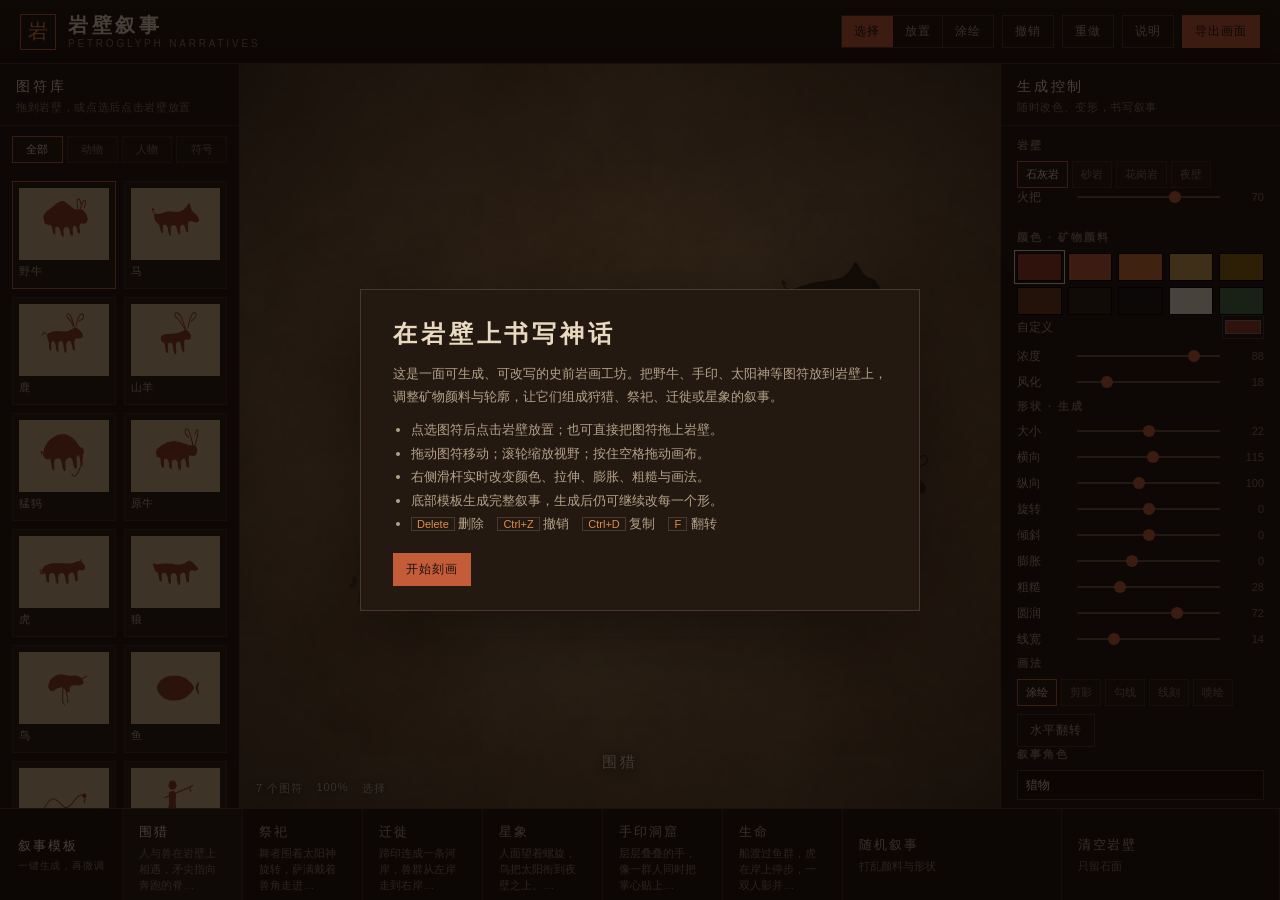
==== index.html @ 1c8aaf3b "Add interactive prehistoric rock-art narrative studio Build a static canvas workshop where ochre gly" ====
<!DOCTYPE html>
<html lang="zh-CN">
  <head>
    <meta charset="UTF-8" />
    <meta name="viewport" content="width=device-width, initial-scale=1.0" />
    <title>岩壁叙事 Petroglyph Narratives</title>
    <link rel="icon" href="data:image/svg+xml,<svg xmlns='http://www.w3.org/2000/svg' viewBox='0 0 100 100'><rect fill='%23120d09' width='100' height='100'/><text y='72' x='18' font-size='64' fill='%23c45c3a'>岩</text></svg>" />
    <link rel="stylesheet" href="css/app.css" />
  </head>
  <body>
    <div id="app">
      <header class="app-header">
        <div class="brand">
          <div class="brand-mark">岩</div>
          <div>
            <h1>岩壁叙事</h1>
            <p>Petroglyph Narratives</p>
          </div>
        </div>
        <div class="header-actions">
          <div class="tool-toggle" role="tablist" aria-label="工具">
            <button type="button" id="tool-select" class="active">选择</button>
            <button type="button" id="tool-stamp">放置</button>
            <button type="button" id="tool-paint">涂绘</button>
          </div>
          <button type="button" class="btn" id="btn-undo">撤销</button>
          <button type="button" class="btn" id="btn-redo">重做</button>
          <button type="button" class="btn" id="btn-help">说明</button>
          <button type="button" class="btn primary" id="btn-export">导出画面</button>
        </div>
      </header>

      <main class="workspace">
        <aside class="library">
          <div class="panel-head">
            <h2>图符库</h2>
            <span>拖到岩壁，或点选后点击岩壁放置</span>
          </div>
          <div class="cats" id="cats"></div>
          <div class="motif-grid" id="motif-grid"></div>
        </aside>

        <section class="stage" id="stage">
          <canvas id="wall"></canvas>
          <div class="torch" id="torch"></div>
          <div class="vignette"></div>
          <div class="caption" id="caption"></div>
          <div class="stage-hud">
            <span id="hud-count">0 个图符</span>
            <span id="hud-zoom">100%</span>
            <span id="hud-tool">选择</span>
          </div>
        </section>

        <aside class="inspector">
          <div class="panel-head">
            <h2>生成控制</h2>
            <span>随时改色、变形，书写叙事</span>
          </div>
          <div class="inspector-body">
            <div class="group">
              <h3>岩壁</h3>
              <div class="seg" id="wall-seg"></div>
              <div class="row">
                <label>火把</label>
                <input type="range" id="torch-level" min="0" max="100" value="70" />
                <output id="torch-level-out">70</output>
              </div>
            </div>

            <div class="group" id="empty-hint">
              <p class="hint">
                从左侧选取史前岩画图符，点到岩壁上组成画面。选中图符后，可在此调整颜色、形状与叙事角色。
              </p>
            </div>

            <div class="group" id="fig-controls" hidden>
              <h3>颜色 · 矿物颜料</h3>
              <div class="swatches" id="swatches"></div>
              <div class="row">
                <label>自定义</label>
                <input type="color" id="color" value="#9C3B2A" />
              </div>
              <div class="row">
                <label>浓度</label>
                <input type="range" id="opacity" min="20" max="100" value="88" />
                <output>88</output>
              </div>
              <div class="row">
                <label>风化</label>
                <input type="range" id="weathering" min="0" max="100" value="18" />
                <output>18</output>
              </div>

              <h3>形状 · 生成</h3>
              <div class="row">
                <label>大小</label>
                <input type="range" id="size" min="4" max="40" value="14" />
                <output>14</output>
              </div>
              <div class="row">
                <label>横向</label>
                <input type="range" id="stretchX" min="40" max="180" value="100" />
                <output>100</output>
              </div>
              <div class="row">
                <label>纵向</label>
                <input type="range" id="stretchY" min="40" max="180" value="100" />
                <output>100</output>
              </div>
              <div class="row">
                <label>旋转</label>
                <input type="range" id="rotation" min="-180" max="180" value="0" />
                <output>0</output>
              </div>
              <div class="row">
                <label>倾斜</label>
                <input type="range" id="lean" min="-40" max="40" value="0" />
                <output>0</output>
              </div>
              <div class="row">
                <label>膨胀</label>
                <input type="range" id="inflate" min="-30" max="50" value="0" />
                <output>0</output>
              </div>
              <div class="row">
                <label>粗糙</label>
                <input type="range" id="roughness" min="0" max="100" value="28" />
                <output>28</output>
              </div>
              <div class="row">
                <label>圆润</label>
                <input type="range" id="smoothness" min="0" max="100" value="72" />
                <output>72</output>
              </div>
              <div class="row">
                <label>线宽</label>
                <input type="range" id="weight" min="6" max="40" value="14" />
                <output>14</output>
              </div>

              <h3>画法</h3>
              <div class="seg" id="style-seg"></div>
              <div class="actions" style="margin-top: 8px">
                <button type="button" class="btn" id="btn-flip">水平翻转</button>
              </div>

              <h3>叙事角色</h3>
              <input type="text" id="role" maxlength="20" placeholder="例如：猎物、萨满、观星人" />

              <div class="actions" style="margin-top: 10px">
                <button type="button" class="btn" id="btn-front">上移一层</button>
                <button type="button" class="btn" id="btn-back">下移一层</button>
                <button type="button" class="btn" id="btn-dup">复制</button>
                <button type="button" class="btn" id="btn-del">删除</button>
              </div>
            </div>

            <div class="group">
              <h3>画面标题</h3>
              <input type="text" id="title" maxlength="24" placeholder="为这面岩壁命名" />
            </div>
          </div>
        </aside>
      </main>

      <footer class="narratives">
        <div class="narr-label">
          叙事模板
          <small>一键生成，再微调</small>
        </div>
        <div id="narr-btns" style="display: flex; flex: 1"></div>
        <button type="button" class="narr-btn" id="btn-random">
          <b>随机叙事</b>
          <span>打乱颜料与形状</span>
        </button>
        <button type="button" class="narr-btn" id="btn-clear">
          <b>清空岩壁</b>
          <span>只留石面</span>
        </button>
      </footer>
    </div>

    <div class="overlay" id="help" hidden>
      <div class="sheet">
        <h2>在岩壁上书写神话</h2>
        <p>
          这是一面可生成、可改写的史前岩画工坊。把野牛、手印、太阳神等图符放到岩壁上，调整矿物颜料与轮廓，让它们组成狩猎、祭祀、迁徙或星象的叙事。
        </p>
        <ul>
          <li>点选图符后点击岩壁放置；也可直接把图符拖上岩壁。</li>
          <li>拖动图符移动；滚轮缩放视野；按住空格拖动画布。</li>
          <li>右侧滑杆实时改变颜色、拉伸、膨胀、粗糙与画法。</li>
          <li>底部模板生成完整叙事，生成后仍可继续改每一个形。</li>
          <li><kbd>Delete</kbd> 删除　<kbd>Ctrl+Z</kbd> 撤销　<kbd>Ctrl+D</kbd> 复制　<kbd>F</kbd> 翻转</li>
        </ul>
        <button type="button" class="btn primary" id="btn-help-close">开始刻画</button>
      </div>
    </div>

    <script type="module" src="js/app.js"></script>
  </body>
</html>
---- css/app.css ----
:root {
  --bg: #120d09;
  --panel: #1d1510;
  --panel-2: #261b14;
  --line: #4a382c;
  --line-soft: #3a2c22;
  --ochre: #c45c3a;
  --ochre-2: #e08a4a;
  --bone: #ead9c1;
  --bone-dim: #b6a28a;
  --soot: #8a7460;
  --ink: #2a2218;
  --shadow: rgba(8, 4, 2, 0.55);
  --font-serif: "Noto Serif SC", "Songti SC", "STSong", "Times New Roman", serif;
  --font-ui: "WenQuanYi Micro Hei", "Noto Sans CJK SC", "Droid Sans Fallback", "PingFang SC", sans-serif;
}

* {
  box-sizing: border-box;
  margin: 0;
  padding: 0;
}

html,
body {
  height: 100%;
  background: var(--bg);
  color: var(--bone);
  font-family: var(--font-ui);
  overflow: hidden;
}

button,
input,
select {
  font-family: inherit;
  color: inherit;
}

#app {
  height: 100%;
  display: grid;
  grid-template-rows: 64px 1fr 92px;
  background:
    radial-gradient(1200px 600px at 50% -10%, rgba(196, 92, 58, 0.12), transparent 55%),
    var(--bg);
}

header.app-header {
  display: flex;
  align-items: center;
  justify-content: space-between;
  padding: 0 20px;
  border-bottom: 1px solid var(--line);
  background: linear-gradient(180deg, #241910, #1a120e);
}

.brand {
  display: flex;
  align-items: center;
  gap: 12px;
}

.brand-mark {
  width: 36px;
  height: 36px;
  display: grid;
  place-items: center;
  border: 1px solid var(--ochre);
  color: var(--ochre-2);
  font-family: var(--font-serif);
  font-size: 20px;
  letter-spacing: 0.05em;
}

.brand h1 {
  font-family: var(--font-serif);
  font-size: 20px;
  font-weight: 600;
  letter-spacing: 0.18em;
  line-height: 1.1;
}

.brand p {
  font-size: 10px;
  letter-spacing: 0.28em;
  text-transform: uppercase;
  color: var(--soot);
  margin-top: 2px;
}

.header-actions {
  display: flex;
  align-items: center;
  gap: 8px;
}

.tool-toggle {
  display: flex;
  border: 1px solid var(--line);
  overflow: hidden;
}

.tool-toggle button,
.btn {
  background: transparent;
  border: 1px solid var(--line);
  color: var(--bone-dim);
  padding: 7px 12px;
  font-size: 12px;
  letter-spacing: 0.08em;
  cursor: pointer;
  transition: background 0.15s, color 0.15s, border-color 0.15s;
}

.tool-toggle button {
  border: 0;
  border-right: 1px solid var(--line);
}

.tool-toggle button:last-child {
  border-right: 0;
}

.tool-toggle button.active,
.btn.primary {
  background: var(--ochre);
  color: #1a100c;
  border-color: var(--ochre);
}

.btn:hover,
.tool-toggle button:hover {
  color: var(--bone);
  border-color: var(--ochre-2);
}

.btn.ghost {
  border-color: transparent;
  color: var(--soot);
}

main.workspace {
  display: grid;
  grid-template-columns: 240px 1fr 280px;
  min-height: 0;
}

aside {
  background: var(--panel);
  border-color: var(--line);
  min-height: 0;
  display: flex;
  flex-direction: column;
}

.library {
  border-right: 1px solid var(--line);
}

.inspector {
  border-left: 1px solid var(--line);
}

.panel-head {
  padding: 14px 16px 10px;
  border-bottom: 1px solid var(--line-soft);
}

.panel-head h2 {
  font-family: var(--font-serif);
  font-size: 14px;
  letter-spacing: 0.2em;
  font-weight: 500;
}

.panel-head span {
  display: block;
  margin-top: 4px;
  font-size: 11px;
  color: var(--soot);
  letter-spacing: 0.06em;
}

.cats {
  display: flex;
  gap: 4px;
  padding: 10px 12px;
}

.cats button {
  flex: 1;
  background: var(--panel-2);
  border: 1px solid var(--line-soft);
  color: var(--soot);
  font-size: 11px;
  padding: 5px 0;
  cursor: pointer;
}

.cats button.active {
  color: var(--bone);
  border-color: var(--ochre);
}

.motif-grid {
  display: grid;
  grid-template-columns: 1fr 1fr;
  gap: 8px;
  padding: 8px 12px 16px;
  overflow: auto;
}

.motif-card {
  background: #2a1f16;
  border: 1px solid var(--line-soft);
  cursor: grab;
  padding: 6px;
  display: flex;
  flex-direction: column;
  gap: 4px;
  min-height: 108px;
}

.motif-card:hover,
.motif-card.active {
  border-color: var(--ochre);
}

.motif-card canvas {
  width: 100%;
  height: 72px;
  display: block;
  background: #cbb08a;
}

.motif-card b {
  font-size: 11px;
  font-weight: 500;
  letter-spacing: 0.08em;
  text-align: center;
  color: var(--bone-dim);
}

.stage {
  position: relative;
  min-width: 0;
  background: #0c0907;
  overflow: hidden;
}

#wall {
  display: block;
  width: 100%;
  height: 100%;
  cursor: crosshair;
}

#wall.moving {
  cursor: grabbing;
}

.torch,
.vignette {
  position: absolute;
  inset: 0;
  pointer-events: none;
}

.vignette {
  background:
    radial-gradient(ellipse at center, transparent 42%, rgba(8, 4, 2, 0.55) 100%);
}

.torch {
  background: radial-gradient(circle at var(--tx, 50%) var(--ty, 40%), rgba(255, 176, 90, 0.16), transparent 36%);
  mix-blend-mode: overlay;
  opacity: 0.9;
}

.stage-hud {
  position: absolute;
  left: 16px;
  bottom: 12px;
  display: flex;
  gap: 14px;
  font-size: 11px;
  color: var(--bone-dim);
  letter-spacing: 0.08em;
  text-shadow: 0 1px 8px #000;
  pointer-events: none;
}

.caption {
  position: absolute;
  left: 50%;
  bottom: 36px;
  transform: translateX(-50%);
  font-family: var(--font-serif);
  font-size: 15px;
  letter-spacing: 0.18em;
  color: rgba(234, 217, 193, 0.88);
  text-shadow: 0 2px 14px #000;
  pointer-events: none;
  white-space: nowrap;
}

.inspector-body {
  overflow: auto;
  padding: 12px 16px 20px;
  display: flex;
  flex-direction: column;
  gap: 16px;
}

.group h3 {
  font-size: 11px;
  letter-spacing: 0.18em;
  color: var(--soot);
  margin-bottom: 8px;
}

.swatches {
  display: grid;
  grid-template-columns: repeat(5, 1fr);
  gap: 6px;
}

.swatch {
  height: 28px;
  border: 1px solid #000;
  cursor: pointer;
  position: relative;
}

.swatch.active {
  outline: 1px solid var(--bone);
  outline-offset: 2px;
}

.row {
  display: flex;
  align-items: center;
  justify-content: space-between;
  gap: 8px;
  margin-bottom: 8px;
}

.row label {
  font-size: 12px;
  color: var(--bone-dim);
  min-width: 52px;
}

.row output {
  font-size: 11px;
  color: var(--soot);
  width: 36px;
  text-align: right;
}

.row input[type="range"] {
  flex: 1;
  -webkit-appearance: none;
  appearance: none;
  background: transparent;
  height: 18px;
}

.row input[type="range"]::-webkit-slider-runnable-track {
  height: 2px;
  background: #6a5340;
}

.row input[type="range"]::-webkit-slider-thumb {
  -webkit-appearance: none;
  width: 12px;
  height: 12px;
  border-radius: 50%;
  background: var(--ochre);
  margin-top: -5px;
  cursor: pointer;
}

.row input[type="color"] {
  width: 42px;
  height: 24px;
  border: 1px solid var(--line);
  background: transparent;
  padding: 0;
  cursor: pointer;
}

.seg {
  display: flex;
  flex-wrap: wrap;
  gap: 4px;
}

.seg button {
  background: var(--panel-2);
  border: 1px solid var(--line-soft);
  color: var(--soot);
  font-size: 11px;
  padding: 5px 8px;
  cursor: pointer;
}

.seg button.active {
  color: var(--bone);
  border-color: var(--ochre);
}

input[type="text"] {
  width: 100%;
  background: #140f0c;
  border: 1px solid var(--line);
  padding: 7px 8px;
  font-size: 12px;
}

.hint {
  font-size: 12px;
  line-height: 1.7;
  color: var(--soot);
}

.actions {
  display: flex;
  flex-wrap: wrap;
  gap: 6px;
}

footer.narratives {
  border-top: 1px solid var(--line);
  background: #1a120e;
  display: flex;
  align-items: stretch;
  gap: 0;
  overflow: auto;
}

.narr-label {
  display: flex;
  flex-direction: column;
  justify-content: center;
  padding: 0 18px;
  min-width: 108px;
  border-right: 1px solid var(--line-soft);
  font-family: var(--font-serif);
  letter-spacing: 0.16em;
  font-size: 13px;
}

.narr-label small {
  display: block;
  margin-top: 4px;
  font-family: var(--font-ui);
  font-size: 10px;
  letter-spacing: 0.08em;
  color: var(--soot);
}

.narr-btn {
  flex: 1;
  min-width: 120px;
  background: transparent;
  border: 0;
  border-right: 1px solid var(--line-soft);
  color: var(--bone-dim);
  cursor: pointer;
  text-align: left;
  padding: 14px 16px;
}

.narr-btn:hover,
.narr-btn.active {
  background: #271c15;
  color: var(--bone);
}

.narr-btn b {
  display: block;
  font-family: var(--font-serif);
  font-weight: 500;
  letter-spacing: 0.14em;
  margin-bottom: 4px;
}

.narr-btn span {
  font-size: 11px;
  color: var(--soot);
}

.overlay {
  position: fixed;
  inset: 0;
  background: rgba(8, 4, 2, 0.72);
  display: grid;
  place-items: center;
  z-index: 20;
}

.overlay[hidden] {
  display: none;
}

.sheet {
  width: min(560px, 92vw);
  background: #231910;
  border: 1px solid var(--line);
  padding: 28px 32px 24px;
  box-shadow: 0 24px 80px var(--shadow);
}

.sheet h2 {
  font-family: var(--font-serif);
  letter-spacing: 0.16em;
  margin-bottom: 12px;
}

.sheet p,
.sheet li {
  font-size: 13px;
  line-height: 1.8;
  color: var(--bone-dim);
}

.sheet ul {
  padding-left: 18px;
  margin: 10px 0 18px;
}

kbd {
  font-family: var(--font-ui);
  font-size: 11px;
  border: 1px solid var(--line);
  padding: 0 5px;
  color: var(--ochre-2);
}

@media (max-width: 980px) {
  #app {
    grid-template-rows: 56px 1fr 1fr auto;
    overflow: auto;
  }

  main.workspace {
    grid-template-columns: 1fr;
    grid-template-rows: 280px 42vh auto;
  }

  .library,
  .inspector {
    border: 0;
    border-top: 1px solid var(--line);
  }
}
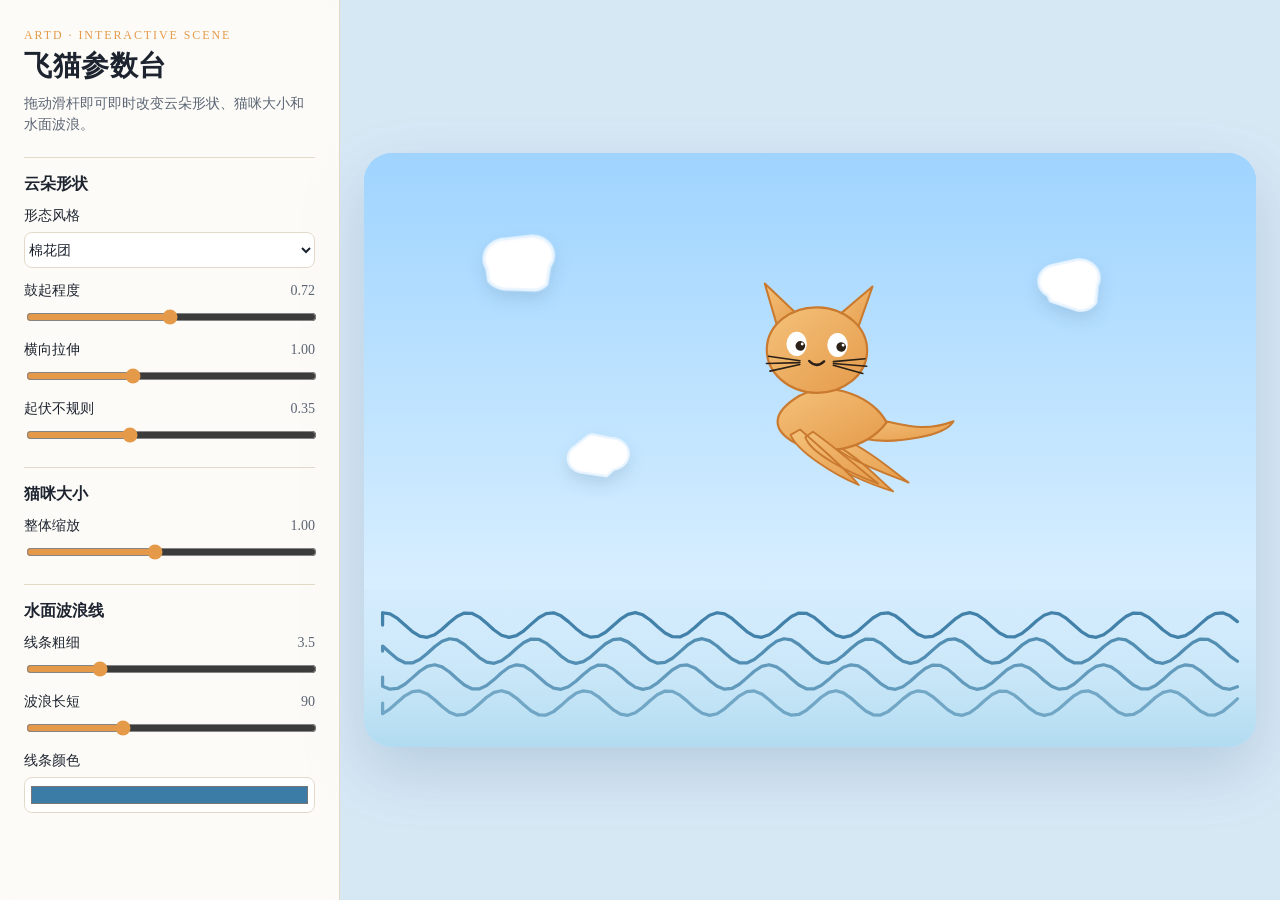
==== commit 29bdaa9f: "Add interactive flying-cat illustration page. The scene draws a wind-blown cat, three clouds, and wa" ====
--- a/index.html
+++ b/index.html
@@ -1,203 +1,131 @@
 <!DOCTYPE html>
 <html lang="zh-CN">
-  <head>
-    <meta charset="UTF-8" />
-    <meta name="viewport" content="width=device-width, initial-scale=1.0" />
-    <title>岩壁叙事 Petroglyph Narratives</title>
-    <link rel="icon" href="data:image/svg+xml,<svg xmlns='http://www.w3.org/2000/svg' viewBox='0 0 100 100'><rect fill='%23120d09' width='100' height='100'/><text y='72' x='18' font-size='64' fill='%23c45c3a'>岩</text></svg>" />
-    <link rel="stylesheet" href="css/app.css" />
-  </head>
-  <body>
-    <div id="app">
-      <header class="app-header">
-        <div class="brand">
-          <div class="brand-mark">岩</div>
-          <div>
-            <h1>岩壁叙事</h1>
-            <p>Petroglyph Narratives</p>
-          </div>
-        </div>
-        <div class="header-actions">
-          <div class="tool-toggle" role="tablist" aria-label="工具">
-            <button type="button" id="tool-select" class="active">选择</button>
-            <button type="button" id="tool-stamp">放置</button>
-            <button type="button" id="tool-paint">涂绘</button>
-          </div>
-          <button type="button" class="btn" id="btn-undo">撤销</button>
-          <button type="button" class="btn" id="btn-redo">重做</button>
-          <button type="button" class="btn" id="btn-help">说明</button>
-          <button type="button" class="btn primary" id="btn-export">导出画面</button>
-        </div>
+<head>
+  <meta charset="UTF-8" />
+  <meta name="viewport" content="width=device-width, initial-scale=1.0" />
+  <title>飞猫 · 可交互插画</title>
+  <link rel="stylesheet" href="styles.css" />
+</head>
+<body>
+  <div class="app">
+    <aside class="panel" aria-label="画面参数">
+      <header class="panel-header">
+        <p class="eyebrow">ARTD · Interactive Scene</p>
+        <h1>飞猫参数台</h1>
+        <p class="lede">拖动滑杆即可即时改变云朵形状、猫咪大小和水面波浪。</p>
       </header>
 
-      <main class="workspace">
-        <aside class="library">
-          <div class="panel-head">
-            <h2>图符库</h2>
-            <span>拖到岩壁，或点选后点击岩壁放置</span>
-          </div>
-          <div class="cats" id="cats"></div>
-          <div class="motif-grid" id="motif-grid"></div>
-        </aside>
+      <section class="group">
+        <h2>云朵形状</h2>
+        <label class="control">
+          <span>形态风格</span>
+          <select id="cloudStyle">
+            <option value="puffy">棉花团</option>
+            <option value="long">拉长积云</option>
+            <option value="scallop">扇贝边</option>
+            <option value="wispy">轻薄卷云</option>
+          </select>
+        </label>
+        <label class="control">
+          <span>鼓起程度 <em id="cloudPuffVal">0.72</em></span>
+          <input type="range" id="cloudPuff" min="0.25" max="1.2" step="0.01" value="0.72" />
+        </label>
+        <label class="control">
+          <span>横向拉伸 <em id="cloudStretchVal">1.00</em></span>
+          <input type="range" id="cloudStretch" min="0.55" max="1.8" step="0.01" value="1" />
+        </label>
+        <label class="control">
+          <span>起伏不规则 <em id="cloudNoiseVal">0.35</em></span>
+          <input type="range" id="cloudNoise" min="0" max="1" step="0.01" value="0.35" />
+        </label>
+      </section>
 
-        <section class="stage" id="stage">
-          <canvas id="wall"></canvas>
-          <div class="torch" id="torch"></div>
-          <div class="vignette"></div>
-          <div class="caption" id="caption"></div>
-          <div class="stage-hud">
-            <span id="hud-count">0 个图符</span>
-            <span id="hud-zoom">100%</span>
-            <span id="hud-tool">选择</span>
-          </div>
-        </section>
+      <section class="group">
+        <h2>猫咪大小</h2>
+        <label class="control">
+          <span>整体缩放 <em id="catSizeVal">1.00</em></span>
+          <input type="range" id="catSize" min="0.45" max="1.7" step="0.01" value="1" />
+        </label>
+      </section>
 
-        <aside class="inspector">
-          <div class="panel-head">
-            <h2>生成控制</h2>
-            <span>随时改色、变形，书写叙事</span>
-          </div>
-          <div class="inspector-body">
-            <div class="group">
-              <h3>岩壁</h3>
-              <div class="seg" id="wall-seg"></div>
-              <div class="row">
-                <label>火把</label>
-                <input type="range" id="torch-level" min="0" max="100" value="70" />
-                <output id="torch-level-out">70</output>
-              </div>
-            </div>
+      <section class="group">
+        <h2>水面波浪线</h2>
+        <label class="control">
+          <span>线条粗细 <em id="waveWidthVal">3.5</em></span>
+          <input type="range" id="waveWidth" min="0.8" max="12" step="0.1" value="3.5" />
+        </label>
+        <label class="control">
+          <span>波浪长短 <em id="waveLengthVal">90</em></span>
+          <input type="range" id="waveLength" min="28" max="220" step="1" value="90" />
+        </label>
+        <label class="control">
+          <span>线条颜色</span>
+          <input type="color" id="waveColor" value="#3a7ca5" />
+        </label>
+      </section>
+    </aside>
 
-            <div class="group" id="empty-hint">
-              <p class="hint">
-                从左侧选取史前岩画图符，点到岩壁上组成画面。选中图符后，可在此调整颜色、形状与叙事角色。
-              </p>
-            </div>
+    <main class="stage">
+      <svg id="scene" viewBox="0 0 960 640" role="img" aria-label="天上飞着的猫、三朵云和水面波浪">
+        <defs>
+          <linearGradient id="sky" x1="0" y1="0" x2="0" y2="1">
+            <stop offset="0%" stop-color="#9fd4ff" />
+            <stop offset="55%" stop-color="#c9e8ff" />
+            <stop offset="100%" stop-color="#eef7ff" />
+          </linearGradient>
+          <linearGradient id="catFur" x1="0" y1="0" x2="1" y2="1">
+            <stop offset="0%" stop-color="#f4c27a" />
+            <stop offset="100%" stop-color="#e59a4a" />
+          </linearGradient>
+          <linearGradient id="waterFade" x1="0" y1="0" x2="0" y2="1">
+            <stop offset="0%" stop-color="#b9e0f5" stop-opacity="0.15" />
+            <stop offset="100%" stop-color="#7ec4e4" stop-opacity="0.55" />
+          </linearGradient>
+          <filter id="softShadow" x="-20%" y="-20%" width="140%" height="140%">
+            <feDropShadow dx="0" dy="8" stdDeviation="8" flood-color="#4a6a88" flood-opacity="0.18" />
+          </filter>
+        </defs>
 
-            <div class="group" id="fig-controls" hidden>
-              <h3>颜色 · 矿物颜料</h3>
-              <div class="swatches" id="swatches"></div>
-              <div class="row">
-                <label>自定义</label>
-                <input type="color" id="color" value="#9C3B2A" />
-              </div>
-              <div class="row">
-                <label>浓度</label>
-                <input type="range" id="opacity" min="20" max="100" value="88" />
-                <output>88</output>
-              </div>
-              <div class="row">
-                <label>风化</label>
-                <input type="range" id="weathering" min="0" max="100" value="18" />
-                <output>18</output>
-              </div>
+        <rect width="960" height="640" fill="url(#sky)" />
 
-              <h3>形状 · 生成</h3>
-              <div class="row">
-                <label>大小</label>
-                <input type="range" id="size" min="4" max="40" value="14" />
-                <output>14</output>
-              </div>
-              <div class="row">
-                <label>横向</label>
-                <input type="range" id="stretchX" min="40" max="180" value="100" />
-                <output>100</output>
-              </div>
-              <div class="row">
-                <label>纵向</label>
-                <input type="range" id="stretchY" min="40" max="180" value="100" />
-                <output>100</output>
-              </div>
-              <div class="row">
-                <label>旋转</label>
-                <input type="range" id="rotation" min="-180" max="180" value="0" />
-                <output>0</output>
-              </div>
-              <div class="row">
-                <label>倾斜</label>
-                <input type="range" id="lean" min="-40" max="40" value="0" />
-                <output>0</output>
-              </div>
-              <div class="row">
-                <label>膨胀</label>
-                <input type="range" id="inflate" min="-30" max="50" value="0" />
-                <output>0</output>
-              </div>
-              <div class="row">
-                <label>粗糙</label>
-                <input type="range" id="roughness" min="0" max="100" value="28" />
-                <output>28</output>
-              </div>
-              <div class="row">
-                <label>圆润</label>
-                <input type="range" id="smoothness" min="0" max="100" value="72" />
-                <output>72</output>
-              </div>
-              <div class="row">
-                <label>线宽</label>
-                <input type="range" id="weight" min="6" max="40" value="14" />
-                <output>14</output>
-              </div>
+        <g id="clouds" filter="url(#softShadow)"></g>
 
-              <h3>画法</h3>
-              <div class="seg" id="style-seg"></div>
-              <div class="actions" style="margin-top: 8px">
-                <button type="button" class="btn" id="btn-flip">水平翻转</button>
-              </div>
+        <g id="cat" transform="translate(480 268)">
+          <g id="catScale">
+            <g id="catSway">
+              <path id="tail" fill="url(#catFur)" stroke="#c97a2f" stroke-width="2.2" stroke-linejoin="round" />
+              <path id="hindLegs" fill="url(#catFur)" stroke="#c97a2f" stroke-width="2" stroke-linejoin="round" />
+              <path id="body" fill="url(#catFur)" stroke="#c97a2f" stroke-width="2.4" stroke-linejoin="round" />
+              <path id="foreLegs" fill="url(#catFur)" stroke="#c97a2f" stroke-width="2" stroke-linejoin="round" />
+              <g id="head">
+                <path d="M -42 -78 L -58 -128 L -18 -92 Z" fill="url(#catFur)" stroke="#c97a2f" stroke-width="2.2" stroke-linejoin="round" />
+                <path d="M 42 -78 L 58 -128 L 18 -92 Z" fill="url(#catFur)" stroke="#c97a2f" stroke-width="2.2" stroke-linejoin="round" />
+                <ellipse cx="0" cy="-58" rx="54" ry="46" fill="url(#catFur)" stroke="#c97a2f" stroke-width="2.4" />
+                <ellipse cx="-22" cy="-64" rx="11" ry="13" fill="#fff" />
+                <ellipse cx="22" cy="-64" rx="11" ry="13" fill="#fff" />
+                <circle cx="-18" cy="-62" r="5.2" fill="#2b2118" />
+                <circle cx="26" cy="-62" r="5.2" fill="#2b2118" />
+                <circle cx="-16" cy="-64" r="1.6" fill="#fff" />
+                <circle cx="28" cy="-64" r="1.6" fill="#fff" />
+                <path d="M -8 -46 Q 0 -38 8 -46" fill="none" stroke="#2b2118" stroke-width="2.6" stroke-linecap="round" />
+                <g stroke="#2b2118" stroke-width="1.7" stroke-linecap="round">
+                  <line x1="-52" y1="-50" x2="-18" y2="-46" />
+                  <line x1="-54" y1="-42" x2="-18" y2="-44" />
+                  <line x1="-50" y1="-34" x2="-18" y2="-42" />
+                  <line x1="18" y1="-46" x2="52" y2="-50" />
+                  <line x1="18" y1="-44" x2="54" y2="-42" />
+                  <line x1="18" y1="-42" x2="50" y2="-34" />
+                </g>
+              </g>
+            </g>
+          </g>
+        </g>
 
-              <h3>叙事角色</h3>
-              <input type="text" id="role" maxlength="20" placeholder="例如：猎物、萨满、观星人" />
-
-              <div class="actions" style="margin-top: 10px">
-                <button type="button" class="btn" id="btn-front">上移一层</button>
-                <button type="button" class="btn" id="btn-back">下移一层</button>
-                <button type="button" class="btn" id="btn-dup">复制</button>
-                <button type="button" class="btn" id="btn-del">删除</button>
-              </div>
-            </div>
-
-            <div class="group">
-              <h3>画面标题</h3>
-              <input type="text" id="title" maxlength="24" placeholder="为这面岩壁命名" />
-            </div>
-          </div>
-        </aside>
-      </main>
-
-      <footer class="narratives">
-        <div class="narr-label">
-          叙事模板
-          <small>一键生成，再微调</small>
-        </div>
-        <div id="narr-btns" style="display: flex; flex: 1"></div>
-        <button type="button" class="narr-btn" id="btn-random">
-          <b>随机叙事</b>
-          <span>打乱颜料与形状</span>
-        </button>
-        <button type="button" class="narr-btn" id="btn-clear">
-          <b>清空岩壁</b>
-          <span>只留石面</span>
-        </button>
-      </footer>
-    </div>
-
-    <div class="overlay" id="help" hidden>
-      <div class="sheet">
-        <h2>在岩壁上书写神话</h2>
-        <p>
-          这是一面可生成、可改写的史前岩画工坊。把野牛、手印、太阳神等图符放到岩壁上，调整矿物颜料与轮廓，让它们组成狩猎、祭祀、迁徙或星象的叙事。
-        </p>
-        <ul>
-          <li>点选图符后点击岩壁放置；也可直接把图符拖上岩壁。</li>
-          <li>拖动图符移动；滚轮缩放视野；按住空格拖动画布。</li>
-          <li>右侧滑杆实时改变颜色、拉伸、膨胀、粗糙与画法。</li>
-          <li>底部模板生成完整叙事，生成后仍可继续改每一个形。</li>
-          <li><kbd>Delete</kbd> 删除　<kbd>Ctrl+Z</kbd> 撤销　<kbd>Ctrl+D</kbd> 复制　<kbd>F</kbd> 翻转</li>
-        </ul>
-        <button type="button" class="btn primary" id="btn-help-close">开始刻画</button>
-      </div>
-    </div>
-
-    <script type="module" src="js/app.js"></script>
-  </body>
+        <rect x="0" y="470" width="960" height="170" fill="url(#waterFade)" />
+        <g id="waves" fill="none" stroke-linecap="round" stroke-linejoin="round"></g>
+      </svg>
+    </main>
+  </div>
+  <script src="app.js"></script>
+</body>
 </html>
--- a/styles.css
+++ b/styles.css
@@ -0,0 +1,132 @@
+:root {
+  --ink: #1d2430;
+  --muted: #5b6574;
+  --panel: rgba(255, 252, 247, 0.92);
+  --line: #e4d9c8;
+  --accent: #e59a4a;
+  font-family: "Iowan Old Style", "Palatino Linotype", Palatino, "Songti SC", serif;
+}
+
+* {
+  box-sizing: border-box;
+}
+
+html,
+body {
+  margin: 0;
+  min-height: 100%;
+  background: #d7e8f5;
+  color: var(--ink);
+}
+
+.app {
+  display: grid;
+  grid-template-columns: minmax(280px, 340px) 1fr;
+  min-height: 100vh;
+}
+
+.panel {
+  padding: 28px 24px 36px;
+  background: var(--panel);
+  border-right: 1px solid var(--line);
+  backdrop-filter: blur(12px);
+  overflow: auto;
+}
+
+.panel-header h1 {
+  margin: 4px 0 8px;
+  font-size: 28px;
+  letter-spacing: 0.02em;
+}
+
+.eyebrow {
+  margin: 0;
+  font-size: 12px;
+  letter-spacing: 0.16em;
+  text-transform: uppercase;
+  color: var(--accent);
+}
+
+.lede {
+  margin: 0 0 8px;
+  color: var(--muted);
+  line-height: 1.5;
+  font-size: 14px;
+}
+
+.group {
+  margin-top: 22px;
+  padding-top: 16px;
+  border-top: 1px solid var(--line);
+}
+
+.group h2 {
+  margin: 0 0 12px;
+  font-size: 16px;
+}
+
+.control {
+  display: flex;
+  flex-direction: column;
+  gap: 7px;
+  margin-bottom: 14px;
+  font-size: 14px;
+}
+
+.control span {
+  display: flex;
+  justify-content: space-between;
+  align-items: baseline;
+}
+
+.control em {
+  font-style: normal;
+  color: var(--muted);
+  font-variant-numeric: tabular-nums;
+}
+
+input[type="range"] {
+  width: 100%;
+  accent-color: var(--accent);
+}
+
+select,
+input[type="color"] {
+  height: 36px;
+  border: 1px solid var(--line);
+  border-radius: 8px;
+  background: #fff;
+  color: var(--ink);
+  font: inherit;
+}
+
+input[type="color"] {
+  width: 100%;
+  padding: 4px;
+  cursor: pointer;
+}
+
+.stage {
+  display: grid;
+  place-items: center;
+  padding: 24px;
+}
+
+#scene {
+  width: min(100%, 1100px);
+  height: auto;
+  border-radius: 28px;
+  box-shadow: 0 24px 60px rgba(70, 110, 150, 0.22);
+  background: #9fd4ff;
+}
+
+@media (max-width: 860px) {
+  .app {
+    grid-template-columns: 1fr;
+  }
+
+  .panel {
+    border-right: 0;
+    border-bottom: 1px solid var(--line);
+  }
+}
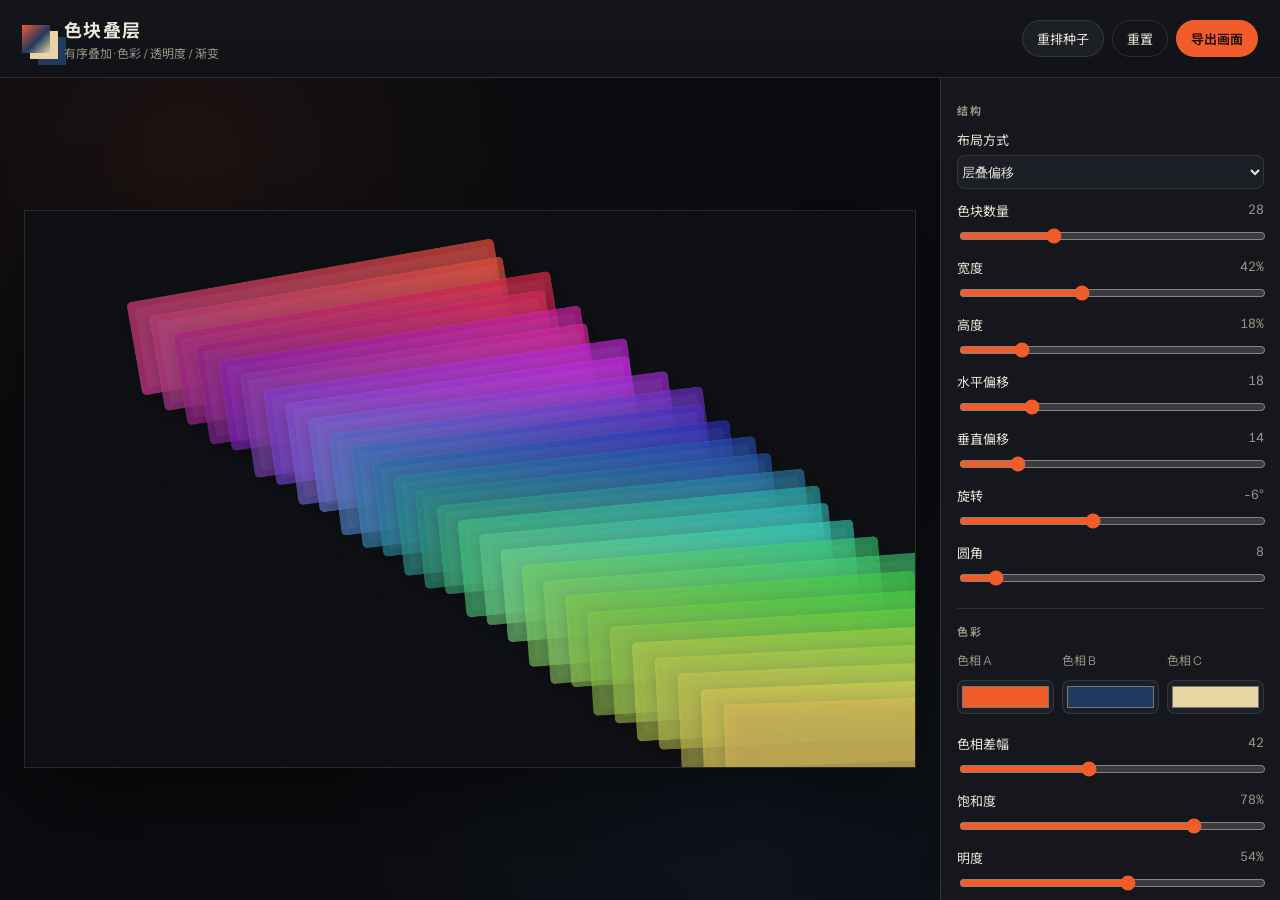
==== commit ad97aeb8: "Add overlapping color-block composition studio. Introduce a canvas interface with stacked rectangles" ====
--- a/index.html
+++ b/index.html
@@ -1,131 +1,180 @@
 <!DOCTYPE html>
 <html lang="zh-CN">
-<head>
-  <meta charset="UTF-8" />
-  <meta name="viewport" content="width=device-width, initial-scale=1.0" />
-  <title>飞猫 · 可交互插画</title>
-  <link rel="stylesheet" href="styles.css" />
-</head>
-<body>
-  <div class="app">
-    <aside class="panel" aria-label="画面参数">
-      <header class="panel-header">
-        <p class="eyebrow">ARTD · Interactive Scene</p>
-        <h1>飞猫参数台</h1>
-        <p class="lede">拖动滑杆即可即时改变云朵形状、猫咪大小和水面波浪。</p>
+  <head>
+    <meta charset="UTF-8" />
+    <meta name="viewport" content="width=device-width, initial-scale=1.0" />
+    <title>色块叠层 · Composition Studio</title>
+    <link rel="preconnect" href="https://fonts.googleapis.com" />
+    <link rel="preconnect" href="https://fonts.gstatic.com" crossorigin />
+    <link
+      href="https://fonts.googleapis.com/css2?family=Instrument+Sans:wght@400;500;600;700&family=Noto+Sans+SC:wght@400;500;600&display=swap"
+      rel="stylesheet"
+    />
+    <link rel="stylesheet" href="styles.css" />
+  </head>
+  <body>
+    <div class="app">
+      <header class="topbar">
+        <div class="brand">
+          <span class="brand-mark"></span>
+          <div>
+            <h1>色块叠层</h1>
+            <p>有序叠加 · 色彩 / 透明度 / 渐变</p>
+          </div>
+        </div>
+        <div class="top-actions">
+          <button id="shuffleBtn" type="button">重排种子</button>
+          <button id="resetBtn" type="button" class="ghost">重置</button>
+          <button id="exportBtn" type="button" class="accent">导出画面</button>
+        </div>
       </header>
 
-      <section class="group">
-        <h2>云朵形状</h2>
-        <label class="control">
-          <span>形态风格</span>
-          <select id="cloudStyle">
-            <option value="puffy">棉花团</option>
-            <option value="long">拉长积云</option>
-            <option value="scallop">扇贝边</option>
-            <option value="wispy">轻薄卷云</option>
-          </select>
-        </label>
-        <label class="control">
-          <span>鼓起程度 <em id="cloudPuffVal">0.72</em></span>
-          <input type="range" id="cloudPuff" min="0.25" max="1.2" step="0.01" value="0.72" />
-        </label>
-        <label class="control">
-          <span>横向拉伸 <em id="cloudStretchVal">1.00</em></span>
-          <input type="range" id="cloudStretch" min="0.55" max="1.8" step="0.01" value="1" />
-        </label>
-        <label class="control">
-          <span>起伏不规则 <em id="cloudNoiseVal">0.35</em></span>
-          <input type="range" id="cloudNoise" min="0" max="1" step="0.01" value="0.35" />
-        </label>
-      </section>
+      <main class="stage">
+        <section class="canvas-wrap">
+          <canvas id="field" width="1600" height="1000" aria-label="色块构图画布"></canvas>
+        </section>
 
-      <section class="group">
-        <h2>猫咪大小</h2>
-        <label class="control">
-          <span>整体缩放 <em id="catSizeVal">1.00</em></span>
-          <input type="range" id="catSize" min="0.45" max="1.7" step="0.01" value="1" />
-        </label>
-      </section>
+        <aside class="panel" aria-label="变量调节">
+          <div class="panel-scroll">
+            <section class="group">
+              <h2>结构</h2>
+              <label>
+                <span>布局方式</span>
+                <select id="layout">
+                  <option value="cascade">层叠偏移</option>
+                  <option value="grid">网格交错</option>
+                  <option value="fan">扇形展开</option>
+                  <option value="ribbon">条带织纹</option>
+                </select>
+              </label>
+              <label>
+                <span>色块数量 <em id="countVal">28</em></span>
+                <input id="count" type="range" min="6" max="80" value="28" />
+              </label>
+              <label>
+                <span>宽度 <em id="widthVal">42%</em></span>
+                <input id="width" type="range" min="12" max="88" value="42" />
+              </label>
+              <label>
+                <span>高度 <em id="heightVal">18%</em></span>
+                <input id="height" type="range" min="6" max="70" value="18" />
+              </label>
+              <label>
+                <span>水平偏移 <em id="offsetXVal">18</em></span>
+                <input id="offsetX" type="range" min="0" max="80" value="18" />
+              </label>
+              <label>
+                <span>垂直偏移 <em id="offsetYVal">14</em></span>
+                <input id="offsetY" type="range" min="0" max="80" value="14" />
+              </label>
+              <label>
+                <span>旋转 <em id="rotationVal">-6°</em></span>
+                <input id="rotation" type="range" min="-45" max="45" value="-6" />
+              </label>
+              <label>
+                <span>圆角 <em id="radiusVal">8</em></span>
+                <input id="radius" type="range" min="0" max="80" value="8" />
+              </label>
+            </section>
 
-      <section class="group">
-        <h2>水面波浪线</h2>
-        <label class="control">
-          <span>线条粗细 <em id="waveWidthVal">3.5</em></span>
-          <input type="range" id="waveWidth" min="0.8" max="12" step="0.1" value="3.5" />
-        </label>
-        <label class="control">
-          <span>波浪长短 <em id="waveLengthVal">90</em></span>
-          <input type="range" id="waveLength" min="28" max="220" step="1" value="90" />
-        </label>
-        <label class="control">
-          <span>线条颜色</span>
-          <input type="color" id="waveColor" value="#3a7ca5" />
-        </label>
-      </section>
-    </aside>
+            <section class="group">
+              <h2>色彩</h2>
+              <div class="swatches">
+                <label class="color">
+                  <span>色相 A</span>
+                  <input id="colorA" type="color" value="#f25c2a" />
+                </label>
+                <label class="color">
+                  <span>色相 B</span>
+                  <input id="colorB" type="color" value="#1f3a5f" />
+                </label>
+                <label class="color">
+                  <span>色相 C</span>
+                  <input id="colorC" type="color" value="#e8d5a3" />
+                </label>
+              </div>
+              <label>
+                <span>色相差幅 <em id="spreadVal">42</em></span>
+                <input id="spread" type="range" min="0" max="100" value="42" />
+              </label>
+              <label>
+                <span>饱和度 <em id="saturationVal">78%</em></span>
+                <input id="saturation" type="range" min="0" max="100" value="78" />
+              </label>
+              <label>
+                <span>明度 <em id="lightnessVal">54%</em></span>
+                <input id="lightness" type="range" min="12" max="88" value="54" />
+              </label>
+              <label>
+                <span>背景</span>
+                <input id="bg" type="color" value="#0e1014" />
+              </label>
+            </section>
 
-    <main class="stage">
-      <svg id="scene" viewBox="0 0 960 640" role="img" aria-label="天上飞着的猫、三朵云和水面波浪">
-        <defs>
-          <linearGradient id="sky" x1="0" y1="0" x2="0" y2="1">
-            <stop offset="0%" stop-color="#9fd4ff" />
-            <stop offset="55%" stop-color="#c9e8ff" />
-            <stop offset="100%" stop-color="#eef7ff" />
-          </linearGradient>
-          <linearGradient id="catFur" x1="0" y1="0" x2="1" y2="1">
-            <stop offset="0%" stop-color="#f4c27a" />
-            <stop offset="100%" stop-color="#e59a4a" />
-          </linearGradient>
-          <linearGradient id="waterFade" x1="0" y1="0" x2="0" y2="1">
-            <stop offset="0%" stop-color="#b9e0f5" stop-opacity="0.15" />
-            <stop offset="100%" stop-color="#7ec4e4" stop-opacity="0.55" />
-          </linearGradient>
-          <filter id="softShadow" x="-20%" y="-20%" width="140%" height="140%">
-            <feDropShadow dx="0" dy="8" stdDeviation="8" flood-color="#4a6a88" flood-opacity="0.18" />
-          </filter>
-        </defs>
+            <section class="group">
+              <h2>透明度</h2>
+              <label>
+                <span>整体不透明度 <em id="opacityVal">72%</em></span>
+                <input id="opacity" type="range" min="8" max="100" value="72" />
+              </label>
+              <label>
+                <span>层间衰减 <em id="fadeVal">28%</em></span>
+                <input id="fade" type="range" min="0" max="80" value="28" />
+              </label>
+              <label>
+                <span>混合模式</span>
+                <select id="blend">
+                  <option value="source-over">正常叠放</option>
+                  <option value="multiply">正片叠底</option>
+                  <option value="screen">滤色</option>
+                  <option value="overlay">叠加</option>
+                  <option value="soft-light">柔光</option>
+                </select>
+              </label>
+            </section>
 
-        <rect width="960" height="640" fill="url(#sky)" />
+            <section class="group">
+              <h2>渐变</h2>
+              <label>
+                <span>渐变强度 <em id="gradientVal">64%</em></span>
+                <input id="gradient" type="range" min="0" max="100" value="64" />
+              </label>
+              <label>
+                <span>渐变角度 <em id="angleVal">128°</em></span>
+                <input id="angle" type="range" min="0" max="360" value="128" />
+              </label>
+              <label>
+                <span>渐变类型</span>
+                <select id="gradientType">
+                  <option value="linear">线性</option>
+                  <option value="radial">径向</option>
+                </select>
+              </label>
+              <label>
+                <span>边缘羽化 <em id="featherVal">12</em></span>
+                <input id="feather" type="range" min="0" max="40" value="12" />
+              </label>
+            </section>
 
-        <g id="clouds" filter="url(#softShadow)"></g>
-
-        <g id="cat" transform="translate(480 268)">
-          <g id="catScale">
-            <g id="catSway">
-              <path id="tail" fill="url(#catFur)" stroke="#c97a2f" stroke-width="2.2" stroke-linejoin="round" />
-              <path id="hindLegs" fill="url(#catFur)" stroke="#c97a2f" stroke-width="2" stroke-linejoin="round" />
-              <path id="body" fill="url(#catFur)" stroke="#c97a2f" stroke-width="2.4" stroke-linejoin="round" />
-              <path id="foreLegs" fill="url(#catFur)" stroke="#c97a2f" stroke-width="2" stroke-linejoin="round" />
-              <g id="head">
-                <path d="M -42 -78 L -58 -128 L -18 -92 Z" fill="url(#catFur)" stroke="#c97a2f" stroke-width="2.2" stroke-linejoin="round" />
-                <path d="M 42 -78 L 58 -128 L 18 -92 Z" fill="url(#catFur)" stroke="#c97a2f" stroke-width="2.2" stroke-linejoin="round" />
-                <ellipse cx="0" cy="-58" rx="54" ry="46" fill="url(#catFur)" stroke="#c97a2f" stroke-width="2.4" />
-                <ellipse cx="-22" cy="-64" rx="11" ry="13" fill="#fff" />
-                <ellipse cx="22" cy="-64" rx="11" ry="13" fill="#fff" />
-                <circle cx="-18" cy="-62" r="5.2" fill="#2b2118" />
-                <circle cx="26" cy="-62" r="5.2" fill="#2b2118" />
-                <circle cx="-16" cy="-64" r="1.6" fill="#fff" />
-                <circle cx="28" cy="-64" r="1.6" fill="#fff" />
-                <path d="M -8 -46 Q 0 -38 8 -46" fill="none" stroke="#2b2118" stroke-width="2.6" stroke-linecap="round" />
-                <g stroke="#2b2118" stroke-width="1.7" stroke-linecap="round">
-                  <line x1="-52" y1="-50" x2="-18" y2="-46" />
-                  <line x1="-54" y1="-42" x2="-18" y2="-44" />
-                  <line x1="-50" y1="-34" x2="-18" y2="-42" />
-                  <line x1="18" y1="-46" x2="52" y2="-50" />
-                  <line x1="18" y1="-44" x2="54" y2="-42" />
-                  <line x1="18" y1="-42" x2="50" y2="-34" />
-                </g>
-              </g>
-            </g>
-          </g>
-        </g>
-
-        <rect x="0" y="470" width="960" height="170" fill="url(#waterFade)" />
-        <g id="waves" fill="none" stroke-linecap="round" stroke-linejoin="round"></g>
-      </svg>
-    </main>
-  </div>
-  <script src="app.js"></script>
-</body>
+            <section class="group">
+              <h2>光影</h2>
+              <label>
+                <span>投影深度 <em id="shadowVal">18</em></span>
+                <input id="shadow" type="range" min="0" max="60" value="18" />
+              </label>
+              <label>
+                <span>纸感纹理 <em id="grainVal">16%</em></span>
+                <input id="grain" type="range" min="0" max="60" value="16" />
+              </label>
+              <label>
+                <span>描边 <em id="strokeVal">0.4</em></span>
+                <input id="stroke" type="range" min="0" max="8" step="0.1" value="0.4" />
+              </label>
+            </section>
+          </div>
+        </aside>
+      </main>
+    </div>
+    <script src="app.js"></script>
+  </body>
 </html>
--- a/styles.css
+++ b/styles.css
@@ -1,10 +1,11 @@
 :root {
-  --ink: #1d2430;
-  --muted: #5b6574;
-  --panel: rgba(255, 252, 247, 0.92);
-  --line: #e4d9c8;
-  --accent: #e59a4a;
-  font-family: "Iowan Old Style", "Palatino Linotype", Palatino, "Songti SC", serif;
+  --ink: #ece7dc;
+  --muted: #9a9488;
+  --line: rgba(236, 231, 220, 0.12);
+  --panel: #15171c;
+  --panel-2: #1c1f26;
+  --accent: #f25c2a;
+  --bg: #0b0c0f;
 }
 
 * {
@@ -14,72 +15,144 @@
 html,
 body {
   margin: 0;
-  min-height: 100%;
-  background: #d7e8f5;
+  height: 100%;
+  background: var(--bg);
   color: var(--ink);
+  font-family: "Instrument Sans", "Noto Sans SC", sans-serif;
 }
 
 .app {
-  display: grid;
-  grid-template-columns: minmax(280px, 340px) 1fr;
-  min-height: 100vh;
+  height: 100%;
+  display: grid;
+  grid-template-rows: auto 1fr;
+}
+
+.topbar {
+  display: flex;
+  align-items: center;
+  justify-content: space-between;
+  padding: 16px 22px;
+  border-bottom: 1px solid var(--line);
+  background: linear-gradient(180deg, #14161b, #101217);
+}
+
+.brand {
+  display: flex;
+  gap: 14px;
+  align-items: center;
+}
+
+.brand-mark {
+  width: 28px;
+  height: 28px;
+  background: linear-gradient(135deg, #f25c2a 0%, #1f3a5f 55%, #e8d5a3 100%);
+  box-shadow: 8px 6px 0 #e8d5a3, 16px 12px 0 #1f3a5f;
+}
+
+.brand h1 {
+  margin: 0;
+  font-size: 18px;
+  letter-spacing: 0.08em;
+}
+
+.brand p {
+  margin: 2px 0 0;
+  color: var(--muted);
+  font-size: 12px;
+}
+
+.top-actions {
+  display: flex;
+  gap: 8px;
+}
+
+button {
+  appearance: none;
+  border: 1px solid var(--line);
+  background: var(--panel-2);
+  color: var(--ink);
+  padding: 8px 14px;
+  border-radius: 999px;
+  font: inherit;
+  font-size: 13px;
+  cursor: pointer;
+}
+
+button.ghost {
+  background: transparent;
+}
+
+button.accent {
+  background: var(--accent);
+  border-color: transparent;
+  color: #1a0b06;
+  font-weight: 600;
+}
+
+.stage {
+  display: grid;
+  grid-template-columns: 1fr 340px;
+  min-height: 0;
+}
+
+.canvas-wrap {
+  min-width: 0;
+  display: grid;
+  place-items: center;
+  padding: 24px;
+  background:
+    radial-gradient(circle at 20% 10%, rgba(242, 92, 42, 0.08), transparent 32%),
+    radial-gradient(circle at 80% 90%, rgba(31, 58, 95, 0.18), transparent 40%),
+    #0b0c0f;
+}
+
+canvas {
+  width: min(100%, 1100px);
+  height: auto;
+  max-height: calc(100vh - 130px);
+  background: #0e1014;
+  border: 1px solid var(--line);
+  box-shadow: 0 30px 80px rgba(0, 0, 0, 0.45);
 }
 
 .panel {
-  padding: 28px 24px 36px;
+  border-left: 1px solid var(--line);
   background: var(--panel);
-  border-right: 1px solid var(--line);
-  backdrop-filter: blur(12px);
+  min-height: 0;
+}
+
+.panel-scroll {
+  height: 100%;
   overflow: auto;
-}
-
-.panel-header h1 {
-  margin: 4px 0 8px;
-  font-size: 28px;
-  letter-spacing: 0.02em;
-}
-
-.eyebrow {
-  margin: 0;
-  font-size: 12px;
-  letter-spacing: 0.16em;
-  text-transform: uppercase;
-  color: var(--accent);
-}
-
-.lede {
-  margin: 0 0 8px;
-  color: var(--muted);
-  line-height: 1.5;
-  font-size: 14px;
+  padding: 10px 16px 28px;
 }
 
 .group {
-  margin-top: 22px;
-  padding-top: 16px;
-  border-top: 1px solid var(--line);
+  padding: 14px 0 8px;
+  border-bottom: 1px solid var(--line);
 }
 
 .group h2 {
   margin: 0 0 12px;
-  font-size: 16px;
-}
-
-.control {
-  display: flex;
-  flex-direction: column;
-  gap: 7px;
-  margin-bottom: 14px;
-  font-size: 14px;
-}
-
-.control span {
+  font-size: 11px;
+  letter-spacing: 0.22em;
+  text-transform: uppercase;
+  color: var(--muted);
+}
+
+label {
+  display: grid;
+  gap: 6px;
+  margin-bottom: 12px;
+  font-size: 13px;
+}
+
+label span {
   display: flex;
   justify-content: space-between;
-  align-items: baseline;
-}
-
-.control em {
+}
+
+label em {
   font-style: normal;
   color: var(--muted);
   font-variant-numeric: tabular-nums;
@@ -92,41 +165,36 @@
 
 select,
 input[type="color"] {
-  height: 36px;
+  width: 100%;
+  height: 34px;
   border: 1px solid var(--line);
+  background: var(--panel-2);
+  color: var(--ink);
   border-radius: 8px;
-  background: #fff;
-  color: var(--ink);
-  font: inherit;
-}
-
-input[type="color"] {
-  width: 100%;
-  padding: 4px;
-  cursor: pointer;
-}
-
-.stage {
-  display: grid;
-  place-items: center;
-  padding: 24px;
-}
-
-#scene {
-  width: min(100%, 1100px);
-  height: auto;
-  border-radius: 28px;
-  box-shadow: 0 24px 60px rgba(70, 110, 150, 0.22);
-  background: #9fd4ff;
-}
-
-@media (max-width: 860px) {
-  .app {
+}
+
+.swatches {
+  display: grid;
+  grid-template-columns: repeat(3, 1fr);
+  gap: 8px;
+  margin-bottom: 8px;
+}
+
+.swatches .color span {
+  display: block;
+  margin-bottom: 6px;
+  font-size: 12px;
+  color: var(--muted);
+}
+
+@media (max-width: 980px) {
+  .stage {
     grid-template-columns: 1fr;
+    grid-template-rows: minmax(320px, 48vh) 1fr;
   }
 
   .panel {
-    border-right: 0;
-    border-bottom: 1px solid var(--line);
+    border-left: 0;
+    border-top: 1px solid var(--line);
   }
 }
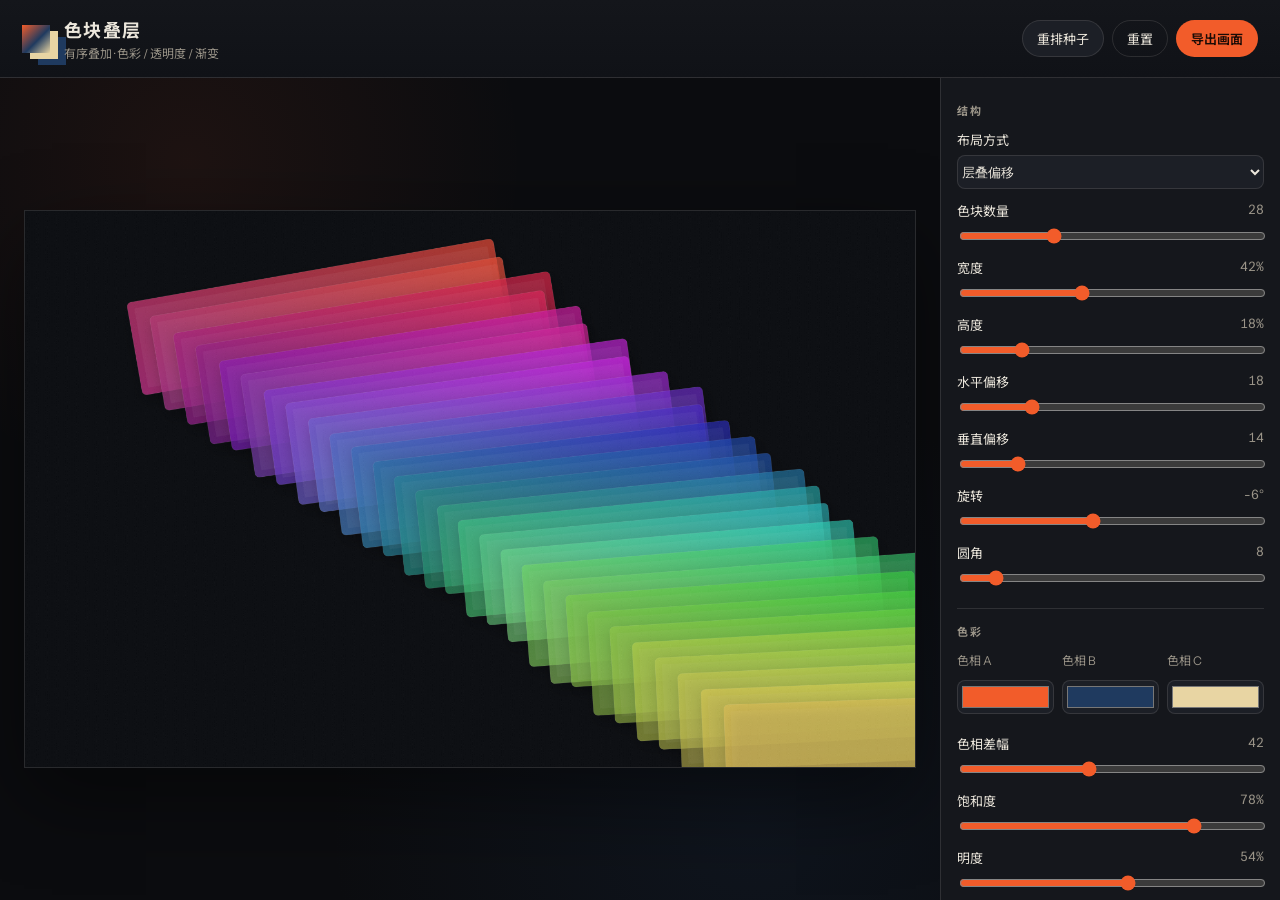
==== commit c6fb81ca: "Inline styles and script so the page opens from a single URL. Keep the composition studio in one HTM" ====
--- a/index.html
+++ b/index.html
@@ -10,7 +10,209 @@
       href="https://fonts.googleapis.com/css2?family=Instrument+Sans:wght@400;500;600;700&family=Noto+Sans+SC:wght@400;500;600&display=swap"
       rel="stylesheet"
     />
-    <link rel="stylesheet" href="styles.css" />
+    <style>
+:root {
+  --ink: #ece7dc;
+  --muted: #9a9488;
+  --line: rgba(236, 231, 220, 0.12);
+  --panel: #15171c;
+  --panel-2: #1c1f26;
+  --accent: #f25c2a;
+  --bg: #0b0c0f;
+}
+
+* {
+  box-sizing: border-box;
+}
+
+html,
+body {
+  margin: 0;
+  height: 100%;
+  background: var(--bg);
+  color: var(--ink);
+  font-family: "Instrument Sans", "Noto Sans SC", sans-serif;
+}
+
+.app {
+  height: 100%;
+  display: grid;
+  grid-template-rows: auto 1fr;
+}
+
+.topbar {
+  display: flex;
+  align-items: center;
+  justify-content: space-between;
+  padding: 16px 22px;
+  border-bottom: 1px solid var(--line);
+  background: linear-gradient(180deg, #14161b, #101217);
+}
+
+.brand {
+  display: flex;
+  gap: 14px;
+  align-items: center;
+}
+
+.brand-mark {
+  width: 28px;
+  height: 28px;
+  background: linear-gradient(135deg, #f25c2a 0%, #1f3a5f 55%, #e8d5a3 100%);
+  box-shadow: 8px 6px 0 #e8d5a3, 16px 12px 0 #1f3a5f;
+}
+
+.brand h1 {
+  margin: 0;
+  font-size: 18px;
+  letter-spacing: 0.08em;
+}
+
+.brand p {
+  margin: 2px 0 0;
+  color: var(--muted);
+  font-size: 12px;
+}
+
+.top-actions {
+  display: flex;
+  gap: 8px;
+}
+
+button {
+  appearance: none;
+  border: 1px solid var(--line);
+  background: var(--panel-2);
+  color: var(--ink);
+  padding: 8px 14px;
+  border-radius: 999px;
+  font: inherit;
+  font-size: 13px;
+  cursor: pointer;
+}
+
+button.ghost {
+  background: transparent;
+}
+
+button.accent {
+  background: var(--accent);
+  border-color: transparent;
+  color: #1a0b06;
+  font-weight: 600;
+}
+
+.stage {
+  display: grid;
+  grid-template-columns: 1fr 340px;
+  min-height: 0;
+}
+
+.canvas-wrap {
+  min-width: 0;
+  display: grid;
+  place-items: center;
+  padding: 24px;
+  background:
+    radial-gradient(circle at 20% 10%, rgba(242, 92, 42, 0.08), transparent 32%),
+    radial-gradient(circle at 80% 90%, rgba(31, 58, 95, 0.18), transparent 40%),
+    #0b0c0f;
+}
+
+canvas {
+  width: min(100%, 1100px);
+  height: auto;
+  max-height: calc(100vh - 130px);
+  background: #0e1014;
+  border: 1px solid var(--line);
+  box-shadow: 0 30px 80px rgba(0, 0, 0, 0.45);
+}
+
+.panel {
+  border-left: 1px solid var(--line);
+  background: var(--panel);
+  min-height: 0;
+}
+
+.panel-scroll {
+  height: 100%;
+  overflow: auto;
+  padding: 10px 16px 28px;
+}
+
+.group {
+  padding: 14px 0 8px;
+  border-bottom: 1px solid var(--line);
+}
+
+.group h2 {
+  margin: 0 0 12px;
+  font-size: 11px;
+  letter-spacing: 0.22em;
+  text-transform: uppercase;
+  color: var(--muted);
+}
+
+label {
+  display: grid;
+  gap: 6px;
+  margin-bottom: 12px;
+  font-size: 13px;
+}
+
+label span {
+  display: flex;
+  justify-content: space-between;
+}
+
+label em {
+  font-style: normal;
+  color: var(--muted);
+  font-variant-numeric: tabular-nums;
+}
+
+input[type="range"] {
+  width: 100%;
+  accent-color: var(--accent);
+}
+
+select,
+input[type="color"] {
+  width: 100%;
+  height: 34px;
+  border: 1px solid var(--line);
+  background: var(--panel-2);
+  color: var(--ink);
+  border-radius: 8px;
+}
+
+.swatches {
+  display: grid;
+  grid-template-columns: repeat(3, 1fr);
+  gap: 8px;
+  margin-bottom: 8px;
+}
+
+.swatches .color span {
+  display: block;
+  margin-bottom: 6px;
+  font-size: 12px;
+  color: var(--muted);
+}
+
+@media (max-width: 980px) {
+  .stage {
+    grid-template-columns: 1fr;
+    grid-template-rows: minmax(320px, 48vh) 1fr;
+  }
+
+  .panel {
+    border-left: 0;
+    border-top: 1px solid var(--line);
+  }
+}
+
+    </style>
   </head>
   <body>
     <div class="app">
@@ -175,6 +377,461 @@
         </aside>
       </main>
     </div>
-    <script src="app.js"></script>
+    <script>
+const canvas = document.getElementById("field");
+const ctx = canvas.getContext("2d");
+
+const controls = {
+  layout: document.getElementById("layout"),
+  count: document.getElementById("count"),
+  width: document.getElementById("width"),
+  height: document.getElementById("height"),
+  offsetX: document.getElementById("offsetX"),
+  offsetY: document.getElementById("offsetY"),
+  rotation: document.getElementById("rotation"),
+  radius: document.getElementById("radius"),
+  colorA: document.getElementById("colorA"),
+  colorB: document.getElementById("colorB"),
+  colorC: document.getElementById("colorC"),
+  spread: document.getElementById("spread"),
+  saturation: document.getElementById("saturation"),
+  lightness: document.getElementById("lightness"),
+  bg: document.getElementById("bg"),
+  opacity: document.getElementById("opacity"),
+  fade: document.getElementById("fade"),
+  blend: document.getElementById("blend"),
+  gradient: document.getElementById("gradient"),
+  angle: document.getElementById("angle"),
+  gradientType: document.getElementById("gradientType"),
+  feather: document.getElementById("feather"),
+  shadow: document.getElementById("shadow"),
+  grain: document.getElementById("grain"),
+  stroke: document.getElementById("stroke"),
+};
+
+const labels = {
+  count: document.getElementById("countVal"),
+  width: document.getElementById("widthVal"),
+  height: document.getElementById("heightVal"),
+  offsetX: document.getElementById("offsetXVal"),
+  offsetY: document.getElementById("offsetYVal"),
+  rotation: document.getElementById("rotationVal"),
+  radius: document.getElementById("radiusVal"),
+  spread: document.getElementById("spreadVal"),
+  saturation: document.getElementById("saturationVal"),
+  lightness: document.getElementById("lightnessVal"),
+  opacity: document.getElementById("opacityVal"),
+  fade: document.getElementById("fadeVal"),
+  gradient: document.getElementById("gradientVal"),
+  angle: document.getElementById("angleVal"),
+  feather: document.getElementById("featherVal"),
+  shadow: document.getElementById("shadowVal"),
+  grain: document.getElementById("grainVal"),
+  stroke: document.getElementById("strokeVal"),
+};
+
+const defaults = Object.fromEntries(
+  Object.entries(controls).map(([key, el]) => [key, el.value])
+);
+
+let seed = 8105;
+
+function mulberry32(a) {
+  return function () {
+    let t = (a += 0x6d2b79f5);
+    t = Math.imul(t ^ (t >>> 15), t | 1);
+    t ^= t + Math.imul(t ^ (t >>> 7), t | 61);
+    return ((t ^ (t >>> 14)) >>> 0) / 4294967296;
+  };
+}
+
+function hexToRgb(hex) {
+  const n = hex.replace("#", "");
+  const v = parseInt(n, 16);
+  return { r: (v >> 16) & 255, g: (v >> 8) & 255, b: v & 255 };
+}
+
+function rgbToHsl({ r, g, b }) {
+  r /= 255;
+  g /= 255;
+  b /= 255;
+  const max = Math.max(r, g, b);
+  const min = Math.min(r, g, b);
+  let h = 0;
+  let s = 0;
+  const l = (max + min) / 2;
+  const d = max - min;
+  if (d !== 0) {
+    s = d / (1 - Math.abs(2 * l - 1));
+    switch (max) {
+      case r:
+        h = ((g - b) / d) % 6;
+        break;
+      case g:
+        h = (b - r) / d + 2;
+        break;
+      default:
+        h = (r - g) / d + 4;
+    }
+    h *= 60;
+    if (h < 0) h += 360;
+  }
+  return { h, s, l };
+}
+
+function hslToRgb(h, s, l) {
+  const c = (1 - Math.abs(2 * l - 1)) * s;
+  const x = c * (1 - Math.abs(((h / 60) % 2) - 1));
+  const m = l - c / 2;
+  let r = 0;
+  let g = 0;
+  let b = 0;
+  if (h < 60) [r, g, b] = [c, x, 0];
+  else if (h < 120) [r, g, b] = [x, c, 0];
+  else if (h < 180) [r, g, b] = [0, c, x];
+  else if (h < 240) [r, g, b] = [0, x, c];
+  else if (h < 300) [r, g, b] = [x, 0, c];
+  else [r, g, b] = [c, 0, x];
+  return {
+    r: Math.round((r + m) * 255),
+    g: Math.round((g + m) * 255),
+    b: Math.round((b + m) * 255),
+  };
+}
+
+function mixHsl(a, b, t) {
+  let dh = b.h - a.h;
+  if (dh > 180) dh -= 360;
+  if (dh < -180) dh += 360;
+  return {
+    h: (a.h + dh * t + 360) % 360,
+    s: a.s + (b.s - a.s) * t,
+    l: a.l + (b.l - a.l) * t,
+  };
+}
+
+function rgba({ r, g, b }, a) {
+  return `rgba(${r}, ${g}, ${b}, ${a})`;
+}
+
+function roundRect(context, x, y, w, h, r) {
+  const radius = Math.min(r, w / 2, h / 2);
+  context.beginPath();
+  context.moveTo(x + radius, y);
+  context.arcTo(x + w, y, x + w, y + h, radius);
+  context.arcTo(x + w, y + h, x, y + h, radius);
+  context.arcTo(x, y + h, x, y, radius);
+  context.arcTo(x, y, x + w, y, radius);
+  context.closePath();
+}
+
+function state() {
+  return {
+    layout: controls.layout.value,
+    count: Number(controls.count.value),
+    width: Number(controls.width.value) / 100,
+    height: Number(controls.height.value) / 100,
+    offsetX: Number(controls.offsetX.value),
+    offsetY: Number(controls.offsetY.value),
+    rotation: Number(controls.rotation.value),
+    radius: Number(controls.radius.value),
+    colorA: controls.colorA.value,
+    colorB: controls.colorB.value,
+    colorC: controls.colorC.value,
+    spread: Number(controls.spread.value) / 100,
+    saturation: Number(controls.saturation.value) / 100,
+    lightness: Number(controls.lightness.value) / 100,
+    bg: controls.bg.value,
+    opacity: Number(controls.opacity.value) / 100,
+    fade: Number(controls.fade.value) / 100,
+    blend: controls.blend.value,
+    gradient: Number(controls.gradient.value) / 100,
+    angle: Number(controls.angle.value),
+    gradientType: controls.gradientType.value,
+    feather: Number(controls.feather.value),
+    shadow: Number(controls.shadow.value),
+    grain: Number(controls.grain.value) / 100,
+    stroke: Number(controls.stroke.value),
+  };
+}
+
+function updateLabels() {
+  const s = state();
+  labels.count.textContent = String(s.count);
+  labels.width.textContent = `${Math.round(s.width * 100)}%`;
+  labels.height.textContent = `${Math.round(s.height * 100)}%`;
+  labels.offsetX.textContent = String(controls.offsetX.value);
+  labels.offsetY.textContent = String(controls.offsetY.value);
+  labels.rotation.textContent = `${s.rotation}°`;
+  labels.radius.textContent = String(s.radius);
+  labels.spread.textContent = String(controls.spread.value);
+  labels.saturation.textContent = `${controls.saturation.value}%`;
+  labels.lightness.textContent = `${controls.lightness.value}%`;
+  labels.opacity.textContent = `${controls.opacity.value}%`;
+  labels.fade.textContent = `${controls.fade.value}%`;
+  labels.gradient.textContent = `${controls.gradient.value}%`;
+  labels.angle.textContent = `${s.angle}°`;
+  labels.feather.textContent = String(s.feather);
+  labels.shadow.textContent = String(s.shadow);
+  labels.grain.textContent = `${controls.grain.value}%`;
+  labels.stroke.textContent = Number(controls.stroke.value).toFixed(1);
+}
+
+function paletteColors(s) {
+  const a = rgbToHsl(hexToRgb(s.colorA));
+  const b = rgbToHsl(hexToRgb(s.colorB));
+  const c = rgbToHsl(hexToRgb(s.colorC));
+  return [a, b, c].map((color) => ({
+    h: color.h,
+    s: color.s * 0.35 + s.saturation * 0.65,
+    l: color.l * 0.35 + s.lightness * 0.65,
+  }));
+}
+
+function colorAt(palette, t, jitter) {
+  const scaled = t * (palette.length - 1);
+  const i = Math.floor(scaled);
+  const f = scaled - i;
+  const base = mixHsl(palette[i], palette[Math.min(i + 1, palette.length - 1)], f);
+  return {
+    h: (base.h + jitter * 48 + 360) % 360,
+    s: Math.min(1, Math.max(0, base.s + jitter * 0.08)),
+    l: Math.min(0.9, Math.max(0.08, base.l + jitter * 0.06)),
+  };
+}
+
+function layoutRects(s, rand) {
+  const { width: W, height: H } = canvas;
+  const n = s.count;
+  const w = W * s.width;
+  const h = H * s.height;
+  const rects = [];
+
+  if (s.layout === "grid") {
+    const cols = Math.ceil(Math.sqrt(n * (W / H)));
+    const rows = Math.ceil(n / cols);
+    const gapX = (W - w) / Math.max(1, cols - 1);
+    const gapY = (H - h) / Math.max(1, rows - 1);
+    for (let i = 0; i < n; i += 1) {
+      const col = i % cols;
+      const row = Math.floor(i / cols);
+      const stagger = (row % 2) * (s.offsetX * 1.8);
+      rects.push({
+        x: col * gapX + stagger - w * 0.08,
+        y: row * gapY - h * 0.08,
+        w,
+        h,
+        rot: s.rotation + (rand() - 0.5) * 4,
+      });
+    }
+  } else if (s.layout === "fan") {
+    const cx = W * 0.5;
+    const cy = H * 0.58;
+    for (let i = 0; i < n; i += 1) {
+      const t = n === 1 ? 0.5 : i / (n - 1);
+      const rot = s.rotation + (t - 0.5) * (s.offsetX * 1.6);
+      rects.push({
+        x: cx - w / 2 + (t - 0.5) * s.offsetX * 4,
+        y: cy - h / 2 - t * s.offsetY * 3.2,
+        w,
+        h,
+        rot,
+      });
+    }
+  } else if (s.layout === "ribbon") {
+    const rows = Math.max(3, Math.round(Math.sqrt(n)));
+    const cols = Math.ceil(n / rows);
+    for (let i = 0; i < n; i += 1) {
+      const col = i % cols;
+      const row = Math.floor(i / cols);
+      const t = col / Math.max(1, cols - 1);
+      rects.push({
+        x: t * (W - w) + (row % 2 ? s.offsetX : -s.offsetX) * 0.8,
+        y: (row / Math.max(1, rows - 1)) * (H - h),
+        w: w * (0.78 + rand() * 0.28),
+        h: h * 0.72,
+        rot: s.rotation * 0.25 + (row % 2 ? 1.4 : -1.4),
+      });
+    }
+  } else {
+    const startX = W * 0.12;
+    const startY = H * 0.1;
+    for (let i = 0; i < n; i += 1) {
+      const t = i / Math.max(1, n - 1);
+      rects.push({
+        x: startX + i * (s.offsetX * 2.2) + Math.sin(t * 6) * 8,
+        y: startY + i * (s.offsetY * 2.05) + Math.cos(t * 5) * 6,
+        w: w * (0.92 + rand() * 0.12),
+        h: h * (0.88 + rand() * 0.16),
+        rot: s.rotation + (t - 0.5) * 8,
+      });
+    }
+  }
+
+  return rects;
+}
+
+function makeFill(rect, c1, c2, s) {
+  const rad = (s.angle * Math.PI) / 180;
+  if (s.gradientType === "radial") {
+    const g = ctx.createRadialGradient(
+      rect.x + rect.w * 0.35,
+      rect.y + rect.h * 0.3,
+      8,
+      rect.x + rect.w / 2,
+      rect.y + rect.h / 2,
+      Math.max(rect.w, rect.h)
+    );
+    g.addColorStop(0, rgba(c1, 1));
+    g.addColorStop(1, rgba(c2, 1));
+    return g;
+  }
+  const cx = rect.x + rect.w / 2;
+  const cy = rect.y + rect.h / 2;
+  const len = Math.hypot(rect.w, rect.h) / 2;
+  const x1 = cx - Math.cos(rad) * len;
+  const y1 = cy - Math.sin(rad) * len;
+  const x2 = cx + Math.cos(rad) * len;
+  const y2 = cy + Math.sin(rad) * len;
+  const g = ctx.createLinearGradient(x1, y1, x2, y2);
+  g.addColorStop(0, rgba(c1, 1));
+  g.addColorStop(1, rgba(c2, 1));
+  return g;
+}
+
+function drawGrain(s) {
+  if (s.grain <= 0) return;
+  const image = ctx.getImageData(0, 0, canvas.width, canvas.height);
+  const data = image.data;
+  const amount = s.grain * 46;
+  for (let i = 0; i < data.length; i += 16) {
+    const n = (Math.random() - 0.5) * amount;
+    data[i] = Math.max(0, Math.min(255, data[i] + n));
+    data[i + 1] = Math.max(0, Math.min(255, data[i + 1] + n));
+    data[i + 2] = Math.max(0, Math.min(255, data[i + 2] + n));
+  }
+  ctx.putImageData(image, 0, 0);
+}
+
+function render() {
+  const s = state();
+  const rand = mulberry32(seed);
+  const palette = paletteColors(s);
+  const rects = layoutRects(s, rand);
+
+  ctx.globalCompositeOperation = "source-over";
+  ctx.clearRect(0, 0, canvas.width, canvas.height);
+  ctx.fillStyle = s.bg;
+  ctx.fillRect(0, 0, canvas.width, canvas.height);
+
+  ctx.globalCompositeOperation = s.blend;
+
+  rects.forEach((rect, i) => {
+    const t = rects.length === 1 ? 0.5 : i / (rects.length - 1);
+    const jitter = (rand() - 0.5) * s.spread;
+    const cA = colorAt(palette, t, jitter);
+    const cB = colorAt(palette, Math.min(1, t + 0.28), jitter * -0.6);
+    const rgbA = hslToRgb(cA.h, cA.s, cA.l);
+    const rgbB = hslToRgb(cB.h, cB.s, cB.l);
+    const mixed = {
+      r: Math.round(rgbA.r * (1 - s.gradient) + rgbB.r * s.gradient),
+      g: Math.round(rgbA.g * (1 - s.gradient) + rgbB.g * s.gradient),
+      b: Math.round(rgbA.b * (1 - s.gradient) + rgbB.b * s.gradient),
+    };
+    const alpha = Math.max(0.08, s.opacity * (1 - t * s.fade));
+
+    ctx.save();
+    ctx.translate(rect.x + rect.w / 2, rect.y + rect.h / 2);
+    ctx.rotate((rect.rot * Math.PI) / 180);
+    ctx.translate(-(rect.x + rect.w / 2), -(rect.y + rect.h / 2));
+
+    if (s.shadow > 0) {
+      ctx.shadowColor = "rgba(0,0,0,0.38)";
+      ctx.shadowBlur = s.shadow * 1.4;
+      ctx.shadowOffsetX = s.shadow * 0.35;
+      ctx.shadowOffsetY = s.shadow * 0.55;
+    }
+
+    roundRect(ctx, rect.x, rect.y, rect.w, rect.h, s.radius);
+    if (s.gradient > 0.02) {
+      ctx.fillStyle = makeFill(rect, rgbA, mixed, s);
+    } else {
+      ctx.fillStyle = rgba(rgbA, 1);
+    }
+    ctx.globalAlpha = alpha;
+    ctx.fill();
+
+    if (s.feather > 0) {
+      ctx.shadowColor = "transparent";
+      const inset = s.feather;
+      roundRect(
+        ctx,
+        rect.x + inset,
+        rect.y + inset,
+        Math.max(4, rect.w - inset * 2),
+        Math.max(4, rect.h - inset * 2),
+        Math.max(0, s.radius - inset / 2)
+      );
+      ctx.globalAlpha = alpha * 0.18;
+      ctx.fillStyle = rgba({ r: 255, g: 255, b: 255 }, 0.35);
+      ctx.fill();
+    }
+
+    if (s.stroke > 0) {
+      ctx.shadowColor = "transparent";
+      ctx.globalAlpha = Math.min(0.9, alpha + 0.15);
+      ctx.lineWidth = s.stroke;
+      ctx.strokeStyle = "rgba(255,255,255,0.28)";
+      roundRect(ctx, rect.x, rect.y, rect.w, rect.h, s.radius);
+      ctx.stroke();
+    }
+
+    ctx.restore();
+  });
+
+  ctx.globalCompositeOperation = "source-over";
+  ctx.globalAlpha = 1;
+  drawGrain(s);
+}
+
+function bind() {
+  Object.values(controls).forEach((el) => {
+    el.addEventListener("input", () => {
+      updateLabels();
+      render();
+    });
+    el.addEventListener("change", () => {
+      updateLabels();
+      render();
+    });
+  });
+
+  document.getElementById("shuffleBtn").addEventListener("click", () => {
+    seed = Math.floor(Math.random() * 99999);
+    render();
+  });
+
+  document.getElementById("resetBtn").addEventListener("click", () => {
+    Object.entries(defaults).forEach(([key, value]) => {
+      controls[key].value = value;
+    });
+    seed = 8105;
+    updateLabels();
+    render();
+  });
+
+  document.getElementById("exportBtn").addEventListener("click", () => {
+    const link = document.createElement("a");
+    link.download = `composition-${seed}.png`;
+    link.href = canvas.toDataURL("image/png");
+    link.click();
+  });
+}
+
+updateLabels();
+bind();
+render();
+
+    </script>
   </body>
 </html>
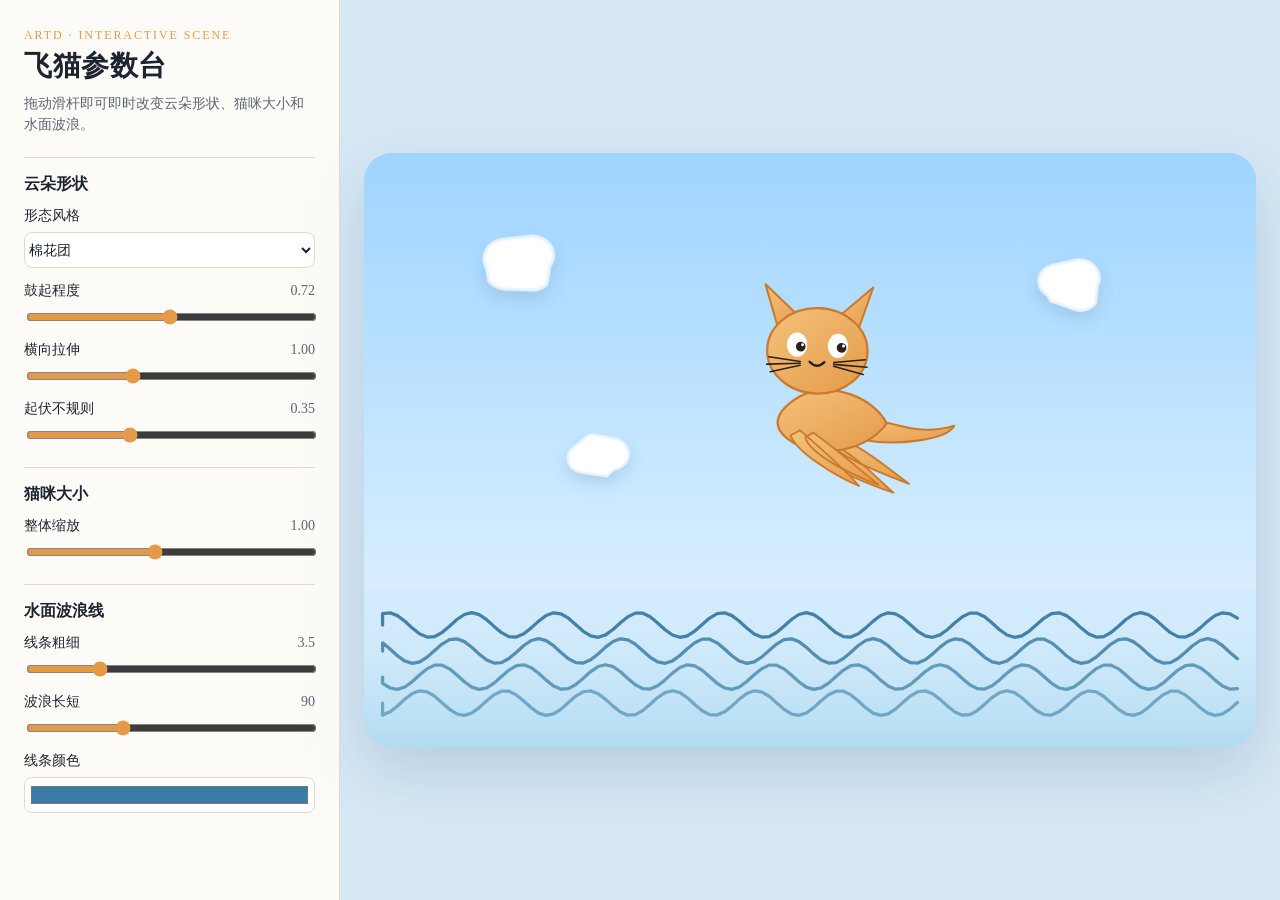
==== commit 74d4585a: "Merge 29bdaa9fae59a971900419916ffbde6631eb47d3 into 4baa309488422b05eddd6e4a8ca64cba71ae85e9" ====
--- a/index.html
+++ b/index.html
@@ -1,837 +1,131 @@
 <!DOCTYPE html>
 <html lang="zh-CN">
-  <head>
-    <meta charset="UTF-8" />
-    <meta name="viewport" content="width=device-width, initial-scale=1.0" />
-    <title>色块叠层 · Composition Studio</title>
-    <link rel="preconnect" href="https://fonts.googleapis.com" />
-    <link rel="preconnect" href="https://fonts.gstatic.com" crossorigin />
-    <link
-      href="https://fonts.googleapis.com/css2?family=Instrument+Sans:wght@400;500;600;700&family=Noto+Sans+SC:wght@400;500;600&display=swap"
-      rel="stylesheet"
-    />
-    <style>
-:root {
-  --ink: #ece7dc;
-  --muted: #9a9488;
-  --line: rgba(236, 231, 220, 0.12);
-  --panel: #15171c;
-  --panel-2: #1c1f26;
-  --accent: #f25c2a;
-  --bg: #0b0c0f;
-}
-
-* {
-  box-sizing: border-box;
-}
-
-html,
-body {
-  margin: 0;
-  height: 100%;
-  background: var(--bg);
-  color: var(--ink);
-  font-family: "Instrument Sans", "Noto Sans SC", sans-serif;
-}
-
-.app {
-  height: 100%;
-  display: grid;
-  grid-template-rows: auto 1fr;
-}
-
-.topbar {
-  display: flex;
-  align-items: center;
-  justify-content: space-between;
-  padding: 16px 22px;
-  border-bottom: 1px solid var(--line);
-  background: linear-gradient(180deg, #14161b, #101217);
-}
-
-.brand {
-  display: flex;
-  gap: 14px;
-  align-items: center;
-}
-
-.brand-mark {
-  width: 28px;
-  height: 28px;
-  background: linear-gradient(135deg, #f25c2a 0%, #1f3a5f 55%, #e8d5a3 100%);
-  box-shadow: 8px 6px 0 #e8d5a3, 16px 12px 0 #1f3a5f;
-}
-
-.brand h1 {
-  margin: 0;
-  font-size: 18px;
-  letter-spacing: 0.08em;
-}
-
-.brand p {
-  margin: 2px 0 0;
-  color: var(--muted);
-  font-size: 12px;
-}
-
-.top-actions {
-  display: flex;
-  gap: 8px;
-}
-
-button {
-  appearance: none;
-  border: 1px solid var(--line);
-  background: var(--panel-2);
-  color: var(--ink);
-  padding: 8px 14px;
-  border-radius: 999px;
-  font: inherit;
-  font-size: 13px;
-  cursor: pointer;
-}
-
-button.ghost {
-  background: transparent;
-}
-
-button.accent {
-  background: var(--accent);
-  border-color: transparent;
-  color: #1a0b06;
-  font-weight: 600;
-}
-
-.stage {
-  display: grid;
-  grid-template-columns: 1fr 340px;
-  min-height: 0;
-}
-
-.canvas-wrap {
-  min-width: 0;
-  display: grid;
-  place-items: center;
-  padding: 24px;
-  background:
-    radial-gradient(circle at 20% 10%, rgba(242, 92, 42, 0.08), transparent 32%),
-    radial-gradient(circle at 80% 90%, rgba(31, 58, 95, 0.18), transparent 40%),
-    #0b0c0f;
-}
-
-canvas {
-  width: min(100%, 1100px);
-  height: auto;
-  max-height: calc(100vh - 130px);
-  background: #0e1014;
-  border: 1px solid var(--line);
-  box-shadow: 0 30px 80px rgba(0, 0, 0, 0.45);
-}
-
-.panel {
-  border-left: 1px solid var(--line);
-  background: var(--panel);
-  min-height: 0;
-}
-
-.panel-scroll {
-  height: 100%;
-  overflow: auto;
-  padding: 10px 16px 28px;
-}
-
-.group {
-  padding: 14px 0 8px;
-  border-bottom: 1px solid var(--line);
-}
-
-.group h2 {
-  margin: 0 0 12px;
-  font-size: 11px;
-  letter-spacing: 0.22em;
-  text-transform: uppercase;
-  color: var(--muted);
-}
-
-label {
-  display: grid;
-  gap: 6px;
-  margin-bottom: 12px;
-  font-size: 13px;
-}
-
-label span {
-  display: flex;
-  justify-content: space-between;
-}
-
-label em {
-  font-style: normal;
-  color: var(--muted);
-  font-variant-numeric: tabular-nums;
-}
-
-input[type="range"] {
-  width: 100%;
-  accent-color: var(--accent);
-}
-
-select,
-input[type="color"] {
-  width: 100%;
-  height: 34px;
-  border: 1px solid var(--line);
-  background: var(--panel-2);
-  color: var(--ink);
-  border-radius: 8px;
-}
-
-.swatches {
-  display: grid;
-  grid-template-columns: repeat(3, 1fr);
-  gap: 8px;
-  margin-bottom: 8px;
-}
-
-.swatches .color span {
-  display: block;
-  margin-bottom: 6px;
-  font-size: 12px;
-  color: var(--muted);
-}
-
-@media (max-width: 980px) {
-  .stage {
-    grid-template-columns: 1fr;
-    grid-template-rows: minmax(320px, 48vh) 1fr;
-  }
-
-  .panel {
-    border-left: 0;
-    border-top: 1px solid var(--line);
-  }
-}
-
-    </style>
-  </head>
-  <body>
-    <div class="app">
-      <header class="topbar">
-        <div class="brand">
-          <span class="brand-mark"></span>
-          <div>
-            <h1>色块叠层</h1>
-            <p>有序叠加 · 色彩 / 透明度 / 渐变</p>
-          </div>
-        </div>
-        <div class="top-actions">
-          <button id="shuffleBtn" type="button">重排种子</button>
-          <button id="resetBtn" type="button" class="ghost">重置</button>
-          <button id="exportBtn" type="button" class="accent">导出画面</button>
-        </div>
+<head>
+  <meta charset="UTF-8" />
+  <meta name="viewport" content="width=device-width, initial-scale=1.0" />
+  <title>飞猫 · 可交互插画</title>
+  <link rel="stylesheet" href="styles.css" />
+</head>
+<body>
+  <div class="app">
+    <aside class="panel" aria-label="画面参数">
+      <header class="panel-header">
+        <p class="eyebrow">ARTD · Interactive Scene</p>
+        <h1>飞猫参数台</h1>
+        <p class="lede">拖动滑杆即可即时改变云朵形状、猫咪大小和水面波浪。</p>
       </header>
 
-      <main class="stage">
-        <section class="canvas-wrap">
-          <canvas id="field" width="1600" height="1000" aria-label="色块构图画布"></canvas>
-        </section>
+      <section class="group">
+        <h2>云朵形状</h2>
+        <label class="control">
+          <span>形态风格</span>
+          <select id="cloudStyle">
+            <option value="puffy">棉花团</option>
+            <option value="long">拉长积云</option>
+            <option value="scallop">扇贝边</option>
+            <option value="wispy">轻薄卷云</option>
+          </select>
+        </label>
+        <label class="control">
+          <span>鼓起程度 <em id="cloudPuffVal">0.72</em></span>
+          <input type="range" id="cloudPuff" min="0.25" max="1.2" step="0.01" value="0.72" />
+        </label>
+        <label class="control">
+          <span>横向拉伸 <em id="cloudStretchVal">1.00</em></span>
+          <input type="range" id="cloudStretch" min="0.55" max="1.8" step="0.01" value="1" />
+        </label>
+        <label class="control">
+          <span>起伏不规则 <em id="cloudNoiseVal">0.35</em></span>
+          <input type="range" id="cloudNoise" min="0" max="1" step="0.01" value="0.35" />
+        </label>
+      </section>
 
-        <aside class="panel" aria-label="变量调节">
-          <div class="panel-scroll">
-            <section class="group">
-              <h2>结构</h2>
-              <label>
-                <span>布局方式</span>
-                <select id="layout">
-                  <option value="cascade">层叠偏移</option>
-                  <option value="grid">网格交错</option>
-                  <option value="fan">扇形展开</option>
-                  <option value="ribbon">条带织纹</option>
-                </select>
-              </label>
-              <label>
-                <span>色块数量 <em id="countVal">28</em></span>
-                <input id="count" type="range" min="6" max="80" value="28" />
-              </label>
-              <label>
-                <span>宽度 <em id="widthVal">42%</em></span>
-                <input id="width" type="range" min="12" max="88" value="42" />
-              </label>
-              <label>
-                <span>高度 <em id="heightVal">18%</em></span>
-                <input id="height" type="range" min="6" max="70" value="18" />
-              </label>
-              <label>
-                <span>水平偏移 <em id="offsetXVal">18</em></span>
-                <input id="offsetX" type="range" min="0" max="80" value="18" />
-              </label>
-              <label>
-                <span>垂直偏移 <em id="offsetYVal">14</em></span>
-                <input id="offsetY" type="range" min="0" max="80" value="14" />
-              </label>
-              <label>
-                <span>旋转 <em id="rotationVal">-6°</em></span>
-                <input id="rotation" type="range" min="-45" max="45" value="-6" />
-              </label>
-              <label>
-                <span>圆角 <em id="radiusVal">8</em></span>
-                <input id="radius" type="range" min="0" max="80" value="8" />
-              </label>
-            </section>
+      <section class="group">
+        <h2>猫咪大小</h2>
+        <label class="control">
+          <span>整体缩放 <em id="catSizeVal">1.00</em></span>
+          <input type="range" id="catSize" min="0.45" max="1.7" step="0.01" value="1" />
+        </label>
+      </section>
 
-            <section class="group">
-              <h2>色彩</h2>
-              <div class="swatches">
-                <label class="color">
-                  <span>色相 A</span>
-                  <input id="colorA" type="color" value="#f25c2a" />
-                </label>
-                <label class="color">
-                  <span>色相 B</span>
-                  <input id="colorB" type="color" value="#1f3a5f" />
-                </label>
-                <label class="color">
-                  <span>色相 C</span>
-                  <input id="colorC" type="color" value="#e8d5a3" />
-                </label>
-              </div>
-              <label>
-                <span>色相差幅 <em id="spreadVal">42</em></span>
-                <input id="spread" type="range" min="0" max="100" value="42" />
-              </label>
-              <label>
-                <span>饱和度 <em id="saturationVal">78%</em></span>
-                <input id="saturation" type="range" min="0" max="100" value="78" />
-              </label>
-              <label>
-                <span>明度 <em id="lightnessVal">54%</em></span>
-                <input id="lightness" type="range" min="12" max="88" value="54" />
-              </label>
-              <label>
-                <span>背景</span>
-                <input id="bg" type="color" value="#0e1014" />
-              </label>
-            </section>
+      <section class="group">
+        <h2>水面波浪线</h2>
+        <label class="control">
+          <span>线条粗细 <em id="waveWidthVal">3.5</em></span>
+          <input type="range" id="waveWidth" min="0.8" max="12" step="0.1" value="3.5" />
+        </label>
+        <label class="control">
+          <span>波浪长短 <em id="waveLengthVal">90</em></span>
+          <input type="range" id="waveLength" min="28" max="220" step="1" value="90" />
+        </label>
+        <label class="control">
+          <span>线条颜色</span>
+          <input type="color" id="waveColor" value="#3a7ca5" />
+        </label>
+      </section>
+    </aside>
 
-            <section class="group">
-              <h2>透明度</h2>
-              <label>
-                <span>整体不透明度 <em id="opacityVal">72%</em></span>
-                <input id="opacity" type="range" min="8" max="100" value="72" />
-              </label>
-              <label>
-                <span>层间衰减 <em id="fadeVal">28%</em></span>
-                <input id="fade" type="range" min="0" max="80" value="28" />
-              </label>
-              <label>
-                <span>混合模式</span>
-                <select id="blend">
-                  <option value="source-over">正常叠放</option>
-                  <option value="multiply">正片叠底</option>
-                  <option value="screen">滤色</option>
-                  <option value="overlay">叠加</option>
-                  <option value="soft-light">柔光</option>
-                </select>
-              </label>
-            </section>
+    <main class="stage">
+      <svg id="scene" viewBox="0 0 960 640" role="img" aria-label="天上飞着的猫、三朵云和水面波浪">
+        <defs>
+          <linearGradient id="sky" x1="0" y1="0" x2="0" y2="1">
+            <stop offset="0%" stop-color="#9fd4ff" />
+            <stop offset="55%" stop-color="#c9e8ff" />
+            <stop offset="100%" stop-color="#eef7ff" />
+          </linearGradient>
+          <linearGradient id="catFur" x1="0" y1="0" x2="1" y2="1">
+            <stop offset="0%" stop-color="#f4c27a" />
+            <stop offset="100%" stop-color="#e59a4a" />
+          </linearGradient>
+          <linearGradient id="waterFade" x1="0" y1="0" x2="0" y2="1">
+            <stop offset="0%" stop-color="#b9e0f5" stop-opacity="0.15" />
+            <stop offset="100%" stop-color="#7ec4e4" stop-opacity="0.55" />
+          </linearGradient>
+          <filter id="softShadow" x="-20%" y="-20%" width="140%" height="140%">
+            <feDropShadow dx="0" dy="8" stdDeviation="8" flood-color="#4a6a88" flood-opacity="0.18" />
+          </filter>
+        </defs>
 
-            <section class="group">
-              <h2>渐变</h2>
-              <label>
-                <span>渐变强度 <em id="gradientVal">64%</em></span>
-                <input id="gradient" type="range" min="0" max="100" value="64" />
-              </label>
-              <label>
-                <span>渐变角度 <em id="angleVal">128°</em></span>
-                <input id="angle" type="range" min="0" max="360" value="128" />
-              </label>
-              <label>
-                <span>渐变类型</span>
-                <select id="gradientType">
-                  <option value="linear">线性</option>
-                  <option value="radial">径向</option>
-                </select>
-              </label>
-              <label>
-                <span>边缘羽化 <em id="featherVal">12</em></span>
-                <input id="feather" type="range" min="0" max="40" value="12" />
-              </label>
-            </section>
+        <rect width="960" height="640" fill="url(#sky)" />
 
-            <section class="group">
-              <h2>光影</h2>
-              <label>
-                <span>投影深度 <em id="shadowVal">18</em></span>
-                <input id="shadow" type="range" min="0" max="60" value="18" />
-              </label>
-              <label>
-                <span>纸感纹理 <em id="grainVal">16%</em></span>
-                <input id="grain" type="range" min="0" max="60" value="16" />
-              </label>
-              <label>
-                <span>描边 <em id="strokeVal">0.4</em></span>
-                <input id="stroke" type="range" min="0" max="8" step="0.1" value="0.4" />
-              </label>
-            </section>
-          </div>
-        </aside>
-      </main>
-    </div>
-    <script>
-const canvas = document.getElementById("field");
-const ctx = canvas.getContext("2d");
+        <g id="clouds" filter="url(#softShadow)"></g>
 
-const controls = {
-  layout: document.getElementById("layout"),
-  count: document.getElementById("count"),
-  width: document.getElementById("width"),
-  height: document.getElementById("height"),
-  offsetX: document.getElementById("offsetX"),
-  offsetY: document.getElementById("offsetY"),
-  rotation: document.getElementById("rotation"),
-  radius: document.getElementById("radius"),
-  colorA: document.getElementById("colorA"),
-  colorB: document.getElementById("colorB"),
-  colorC: document.getElementById("colorC"),
-  spread: document.getElementById("spread"),
-  saturation: document.getElementById("saturation"),
-  lightness: document.getElementById("lightness"),
-  bg: document.getElementById("bg"),
-  opacity: document.getElementById("opacity"),
-  fade: document.getElementById("fade"),
-  blend: document.getElementById("blend"),
-  gradient: document.getElementById("gradient"),
-  angle: document.getElementById("angle"),
-  gradientType: document.getElementById("gradientType"),
-  feather: document.getElementById("feather"),
-  shadow: document.getElementById("shadow"),
-  grain: document.getElementById("grain"),
-  stroke: document.getElementById("stroke"),
-};
+        <g id="cat" transform="translate(480 268)">
+          <g id="catScale">
+            <g id="catSway">
+              <path id="tail" fill="url(#catFur)" stroke="#c97a2f" stroke-width="2.2" stroke-linejoin="round" />
+              <path id="hindLegs" fill="url(#catFur)" stroke="#c97a2f" stroke-width="2" stroke-linejoin="round" />
+              <path id="body" fill="url(#catFur)" stroke="#c97a2f" stroke-width="2.4" stroke-linejoin="round" />
+              <path id="foreLegs" fill="url(#catFur)" stroke="#c97a2f" stroke-width="2" stroke-linejoin="round" />
+              <g id="head">
+                <path d="M -42 -78 L -58 -128 L -18 -92 Z" fill="url(#catFur)" stroke="#c97a2f" stroke-width="2.2" stroke-linejoin="round" />
+                <path d="M 42 -78 L 58 -128 L 18 -92 Z" fill="url(#catFur)" stroke="#c97a2f" stroke-width="2.2" stroke-linejoin="round" />
+                <ellipse cx="0" cy="-58" rx="54" ry="46" fill="url(#catFur)" stroke="#c97a2f" stroke-width="2.4" />
+                <ellipse cx="-22" cy="-64" rx="11" ry="13" fill="#fff" />
+                <ellipse cx="22" cy="-64" rx="11" ry="13" fill="#fff" />
+                <circle cx="-18" cy="-62" r="5.2" fill="#2b2118" />
+                <circle cx="26" cy="-62" r="5.2" fill="#2b2118" />
+                <circle cx="-16" cy="-64" r="1.6" fill="#fff" />
+                <circle cx="28" cy="-64" r="1.6" fill="#fff" />
+                <path d="M -8 -46 Q 0 -38 8 -46" fill="none" stroke="#2b2118" stroke-width="2.6" stroke-linecap="round" />
+                <g stroke="#2b2118" stroke-width="1.7" stroke-linecap="round">
+                  <line x1="-52" y1="-50" x2="-18" y2="-46" />
+                  <line x1="-54" y1="-42" x2="-18" y2="-44" />
+                  <line x1="-50" y1="-34" x2="-18" y2="-42" />
+                  <line x1="18" y1="-46" x2="52" y2="-50" />
+                  <line x1="18" y1="-44" x2="54" y2="-42" />
+                  <line x1="18" y1="-42" x2="50" y2="-34" />
+                </g>
+              </g>
+            </g>
+          </g>
+        </g>
 
-const labels = {
-  count: document.getElementById("countVal"),
-  width: document.getElementById("widthVal"),
-  height: document.getElementById("heightVal"),
-  offsetX: document.getElementById("offsetXVal"),
-  offsetY: document.getElementById("offsetYVal"),
-  rotation: document.getElementById("rotationVal"),
-  radius: document.getElementById("radiusVal"),
-  spread: document.getElementById("spreadVal"),
-  saturation: document.getElementById("saturationVal"),
-  lightness: document.getElementById("lightnessVal"),
-  opacity: document.getElementById("opacityVal"),
-  fade: document.getElementById("fadeVal"),
-  gradient: document.getElementById("gradientVal"),
-  angle: document.getElementById("angleVal"),
-  feather: document.getElementById("featherVal"),
-  shadow: document.getElementById("shadowVal"),
-  grain: document.getElementById("grainVal"),
-  stroke: document.getElementById("strokeVal"),
-};
-
-const defaults = Object.fromEntries(
-  Object.entries(controls).map(([key, el]) => [key, el.value])
-);
-
-let seed = 8105;
-
-function mulberry32(a) {
-  return function () {
-    let t = (a += 0x6d2b79f5);
-    t = Math.imul(t ^ (t >>> 15), t | 1);
-    t ^= t + Math.imul(t ^ (t >>> 7), t | 61);
-    return ((t ^ (t >>> 14)) >>> 0) / 4294967296;
-  };
-}
-
-function hexToRgb(hex) {
-  const n = hex.replace("#", "");
-  const v = parseInt(n, 16);
-  return { r: (v >> 16) & 255, g: (v >> 8) & 255, b: v & 255 };
-}
-
-function rgbToHsl({ r, g, b }) {
-  r /= 255;
-  g /= 255;
-  b /= 255;
-  const max = Math.max(r, g, b);
-  const min = Math.min(r, g, b);
-  let h = 0;
-  let s = 0;
-  const l = (max + min) / 2;
-  const d = max - min;
-  if (d !== 0) {
-    s = d / (1 - Math.abs(2 * l - 1));
-    switch (max) {
-      case r:
-        h = ((g - b) / d) % 6;
-        break;
-      case g:
-        h = (b - r) / d + 2;
-        break;
-      default:
-        h = (r - g) / d + 4;
-    }
-    h *= 60;
-    if (h < 0) h += 360;
-  }
-  return { h, s, l };
-}
-
-function hslToRgb(h, s, l) {
-  const c = (1 - Math.abs(2 * l - 1)) * s;
-  const x = c * (1 - Math.abs(((h / 60) % 2) - 1));
-  const m = l - c / 2;
-  let r = 0;
-  let g = 0;
-  let b = 0;
-  if (h < 60) [r, g, b] = [c, x, 0];
-  else if (h < 120) [r, g, b] = [x, c, 0];
-  else if (h < 180) [r, g, b] = [0, c, x];
-  else if (h < 240) [r, g, b] = [0, x, c];
-  else if (h < 300) [r, g, b] = [x, 0, c];
-  else [r, g, b] = [c, 0, x];
-  return {
-    r: Math.round((r + m) * 255),
-    g: Math.round((g + m) * 255),
-    b: Math.round((b + m) * 255),
-  };
-}
-
-function mixHsl(a, b, t) {
-  let dh = b.h - a.h;
-  if (dh > 180) dh -= 360;
-  if (dh < -180) dh += 360;
-  return {
-    h: (a.h + dh * t + 360) % 360,
-    s: a.s + (b.s - a.s) * t,
-    l: a.l + (b.l - a.l) * t,
-  };
-}
-
-function rgba({ r, g, b }, a) {
-  return `rgba(${r}, ${g}, ${b}, ${a})`;
-}
-
-function roundRect(context, x, y, w, h, r) {
-  const radius = Math.min(r, w / 2, h / 2);
-  context.beginPath();
-  context.moveTo(x + radius, y);
-  context.arcTo(x + w, y, x + w, y + h, radius);
-  context.arcTo(x + w, y + h, x, y + h, radius);
-  context.arcTo(x, y + h, x, y, radius);
-  context.arcTo(x, y, x + w, y, radius);
-  context.closePath();
-}
-
-function state() {
-  return {
-    layout: controls.layout.value,
-    count: Number(controls.count.value),
-    width: Number(controls.width.value) / 100,
-    height: Number(controls.height.value) / 100,
-    offsetX: Number(controls.offsetX.value),
-    offsetY: Number(controls.offsetY.value),
-    rotation: Number(controls.rotation.value),
-    radius: Number(controls.radius.value),
-    colorA: controls.colorA.value,
-    colorB: controls.colorB.value,
-    colorC: controls.colorC.value,
-    spread: Number(controls.spread.value) / 100,
-    saturation: Number(controls.saturation.value) / 100,
-    lightness: Number(controls.lightness.value) / 100,
-    bg: controls.bg.value,
-    opacity: Number(controls.opacity.value) / 100,
-    fade: Number(controls.fade.value) / 100,
-    blend: controls.blend.value,
-    gradient: Number(controls.gradient.value) / 100,
-    angle: Number(controls.angle.value),
-    gradientType: controls.gradientType.value,
-    feather: Number(controls.feather.value),
-    shadow: Number(controls.shadow.value),
-    grain: Number(controls.grain.value) / 100,
-    stroke: Number(controls.stroke.value),
-  };
-}
-
-function updateLabels() {
-  const s = state();
-  labels.count.textContent = String(s.count);
-  labels.width.textContent = `${Math.round(s.width * 100)}%`;
-  labels.height.textContent = `${Math.round(s.height * 100)}%`;
-  labels.offsetX.textContent = String(controls.offsetX.value);
-  labels.offsetY.textContent = String(controls.offsetY.value);
-  labels.rotation.textContent = `${s.rotation}°`;
-  labels.radius.textContent = String(s.radius);
-  labels.spread.textContent = String(controls.spread.value);
-  labels.saturation.textContent = `${controls.saturation.value}%`;
-  labels.lightness.textContent = `${controls.lightness.value}%`;
-  labels.opacity.textContent = `${controls.opacity.value}%`;
-  labels.fade.textContent = `${controls.fade.value}%`;
-  labels.gradient.textContent = `${controls.gradient.value}%`;
-  labels.angle.textContent = `${s.angle}°`;
-  labels.feather.textContent = String(s.feather);
-  labels.shadow.textContent = String(s.shadow);
-  labels.grain.textContent = `${controls.grain.value}%`;
-  labels.stroke.textContent = Number(controls.stroke.value).toFixed(1);
-}
-
-function paletteColors(s) {
-  const a = rgbToHsl(hexToRgb(s.colorA));
-  const b = rgbToHsl(hexToRgb(s.colorB));
-  const c = rgbToHsl(hexToRgb(s.colorC));
-  return [a, b, c].map((color) => ({
-    h: color.h,
-    s: color.s * 0.35 + s.saturation * 0.65,
-    l: color.l * 0.35 + s.lightness * 0.65,
-  }));
-}
-
-function colorAt(palette, t, jitter) {
-  const scaled = t * (palette.length - 1);
-  const i = Math.floor(scaled);
-  const f = scaled - i;
-  const base = mixHsl(palette[i], palette[Math.min(i + 1, palette.length - 1)], f);
-  return {
-    h: (base.h + jitter * 48 + 360) % 360,
-    s: Math.min(1, Math.max(0, base.s + jitter * 0.08)),
-    l: Math.min(0.9, Math.max(0.08, base.l + jitter * 0.06)),
-  };
-}
-
-function layoutRects(s, rand) {
-  const { width: W, height: H } = canvas;
-  const n = s.count;
-  const w = W * s.width;
-  const h = H * s.height;
-  const rects = [];
-
-  if (s.layout === "grid") {
-    const cols = Math.ceil(Math.sqrt(n * (W / H)));
-    const rows = Math.ceil(n / cols);
-    const gapX = (W - w) / Math.max(1, cols - 1);
-    const gapY = (H - h) / Math.max(1, rows - 1);
-    for (let i = 0; i < n; i += 1) {
-      const col = i % cols;
-      const row = Math.floor(i / cols);
-      const stagger = (row % 2) * (s.offsetX * 1.8);
-      rects.push({
-        x: col * gapX + stagger - w * 0.08,
-        y: row * gapY - h * 0.08,
-        w,
-        h,
-        rot: s.rotation + (rand() - 0.5) * 4,
-      });
-    }
-  } else if (s.layout === "fan") {
-    const cx = W * 0.5;
-    const cy = H * 0.58;
-    for (let i = 0; i < n; i += 1) {
-      const t = n === 1 ? 0.5 : i / (n - 1);
-      const rot = s.rotation + (t - 0.5) * (s.offsetX * 1.6);
-      rects.push({
-        x: cx - w / 2 + (t - 0.5) * s.offsetX * 4,
-        y: cy - h / 2 - t * s.offsetY * 3.2,
-        w,
-        h,
-        rot,
-      });
-    }
-  } else if (s.layout === "ribbon") {
-    const rows = Math.max(3, Math.round(Math.sqrt(n)));
-    const cols = Math.ceil(n / rows);
-    for (let i = 0; i < n; i += 1) {
-      const col = i % cols;
-      const row = Math.floor(i / cols);
-      const t = col / Math.max(1, cols - 1);
-      rects.push({
-        x: t * (W - w) + (row % 2 ? s.offsetX : -s.offsetX) * 0.8,
-        y: (row / Math.max(1, rows - 1)) * (H - h),
-        w: w * (0.78 + rand() * 0.28),
-        h: h * 0.72,
-        rot: s.rotation * 0.25 + (row % 2 ? 1.4 : -1.4),
-      });
-    }
-  } else {
-    const startX = W * 0.12;
-    const startY = H * 0.1;
-    for (let i = 0; i < n; i += 1) {
-      const t = i / Math.max(1, n - 1);
-      rects.push({
-        x: startX + i * (s.offsetX * 2.2) + Math.sin(t * 6) * 8,
-        y: startY + i * (s.offsetY * 2.05) + Math.cos(t * 5) * 6,
-        w: w * (0.92 + rand() * 0.12),
-        h: h * (0.88 + rand() * 0.16),
-        rot: s.rotation + (t - 0.5) * 8,
-      });
-    }
-  }
-
-  return rects;
-}
-
-function makeFill(rect, c1, c2, s) {
-  const rad = (s.angle * Math.PI) / 180;
-  if (s.gradientType === "radial") {
-    const g = ctx.createRadialGradient(
-      rect.x + rect.w * 0.35,
-      rect.y + rect.h * 0.3,
-      8,
-      rect.x + rect.w / 2,
-      rect.y + rect.h / 2,
-      Math.max(rect.w, rect.h)
-    );
-    g.addColorStop(0, rgba(c1, 1));
-    g.addColorStop(1, rgba(c2, 1));
-    return g;
-  }
-  const cx = rect.x + rect.w / 2;
-  const cy = rect.y + rect.h / 2;
-  const len = Math.hypot(rect.w, rect.h) / 2;
-  const x1 = cx - Math.cos(rad) * len;
-  const y1 = cy - Math.sin(rad) * len;
-  const x2 = cx + Math.cos(rad) * len;
-  const y2 = cy + Math.sin(rad) * len;
-  const g = ctx.createLinearGradient(x1, y1, x2, y2);
-  g.addColorStop(0, rgba(c1, 1));
-  g.addColorStop(1, rgba(c2, 1));
-  return g;
-}
-
-function drawGrain(s) {
-  if (s.grain <= 0) return;
-  const image = ctx.getImageData(0, 0, canvas.width, canvas.height);
-  const data = image.data;
-  const amount = s.grain * 46;
-  for (let i = 0; i < data.length; i += 16) {
-    const n = (Math.random() - 0.5) * amount;
-    data[i] = Math.max(0, Math.min(255, data[i] + n));
-    data[i + 1] = Math.max(0, Math.min(255, data[i + 1] + n));
-    data[i + 2] = Math.max(0, Math.min(255, data[i + 2] + n));
-  }
-  ctx.putImageData(image, 0, 0);
-}
-
-function render() {
-  const s = state();
-  const rand = mulberry32(seed);
-  const palette = paletteColors(s);
-  const rects = layoutRects(s, rand);
-
-  ctx.globalCompositeOperation = "source-over";
-  ctx.clearRect(0, 0, canvas.width, canvas.height);
-  ctx.fillStyle = s.bg;
-  ctx.fillRect(0, 0, canvas.width, canvas.height);
-
-  ctx.globalCompositeOperation = s.blend;
-
-  rects.forEach((rect, i) => {
-    const t = rects.length === 1 ? 0.5 : i / (rects.length - 1);
-    const jitter = (rand() - 0.5) * s.spread;
-    const cA = colorAt(palette, t, jitter);
-    const cB = colorAt(palette, Math.min(1, t + 0.28), jitter * -0.6);
-    const rgbA = hslToRgb(cA.h, cA.s, cA.l);
-    const rgbB = hslToRgb(cB.h, cB.s, cB.l);
-    const mixed = {
-      r: Math.round(rgbA.r * (1 - s.gradient) + rgbB.r * s.gradient),
-      g: Math.round(rgbA.g * (1 - s.gradient) + rgbB.g * s.gradient),
-      b: Math.round(rgbA.b * (1 - s.gradient) + rgbB.b * s.gradient),
-    };
-    const alpha = Math.max(0.08, s.opacity * (1 - t * s.fade));
-
-    ctx.save();
-    ctx.translate(rect.x + rect.w / 2, rect.y + rect.h / 2);
-    ctx.rotate((rect.rot * Math.PI) / 180);
-    ctx.translate(-(rect.x + rect.w / 2), -(rect.y + rect.h / 2));
-
-    if (s.shadow > 0) {
-      ctx.shadowColor = "rgba(0,0,0,0.38)";
-      ctx.shadowBlur = s.shadow * 1.4;
-      ctx.shadowOffsetX = s.shadow * 0.35;
-      ctx.shadowOffsetY = s.shadow * 0.55;
-    }
-
-    roundRect(ctx, rect.x, rect.y, rect.w, rect.h, s.radius);
-    if (s.gradient > 0.02) {
-      ctx.fillStyle = makeFill(rect, rgbA, mixed, s);
-    } else {
-      ctx.fillStyle = rgba(rgbA, 1);
-    }
-    ctx.globalAlpha = alpha;
-    ctx.fill();
-
-    if (s.feather > 0) {
-      ctx.shadowColor = "transparent";
-      const inset = s.feather;
-      roundRect(
-        ctx,
-        rect.x + inset,
-        rect.y + inset,
-        Math.max(4, rect.w - inset * 2),
-        Math.max(4, rect.h - inset * 2),
-        Math.max(0, s.radius - inset / 2)
-      );
-      ctx.globalAlpha = alpha * 0.18;
-      ctx.fillStyle = rgba({ r: 255, g: 255, b: 255 }, 0.35);
-      ctx.fill();
-    }
-
-    if (s.stroke > 0) {
-      ctx.shadowColor = "transparent";
-      ctx.globalAlpha = Math.min(0.9, alpha + 0.15);
-      ctx.lineWidth = s.stroke;
-      ctx.strokeStyle = "rgba(255,255,255,0.28)";
-      roundRect(ctx, rect.x, rect.y, rect.w, rect.h, s.radius);
-      ctx.stroke();
-    }
-
-    ctx.restore();
-  });
-
-  ctx.globalCompositeOperation = "source-over";
-  ctx.globalAlpha = 1;
-  drawGrain(s);
-}
-
-function bind() {
-  Object.values(controls).forEach((el) => {
-    el.addEventListener("input", () => {
-      updateLabels();
-      render();
-    });
-    el.addEventListener("change", () => {
-      updateLabels();
-      render();
-    });
-  });
-
-  document.getElementById("shuffleBtn").addEventListener("click", () => {
-    seed = Math.floor(Math.random() * 99999);
-    render();
-  });
-
-  document.getElementById("resetBtn").addEventListener("click", () => {
-    Object.entries(defaults).forEach(([key, value]) => {
-      controls[key].value = value;
-    });
-    seed = 8105;
-    updateLabels();
-    render();
-  });
-
-  document.getElementById("exportBtn").addEventListener("click", () => {
-    const link = document.createElement("a");
-    link.download = `composition-${seed}.png`;
-    link.href = canvas.toDataURL("image/png");
-    link.click();
-  });
-}
-
-updateLabels();
-bind();
-render();
-
-    </script>
-  </body>
+        <rect x="0" y="470" width="960" height="170" fill="url(#waterFade)" />
+        <g id="waves" fill="none" stroke-linecap="round" stroke-linejoin="round"></g>
+      </svg>
+    </main>
+  </div>
+  <script src="app.js"></script>
+</body>
 </html>
--- a/styles.css
+++ b/styles.css
@@ -0,0 +1,132 @@
+:root {
+  --ink: #1d2430;
+  --muted: #5b6574;
+  --panel: rgba(255, 252, 247, 0.92);
+  --line: #e4d9c8;
+  --accent: #e59a4a;
+  font-family: "Iowan Old Style", "Palatino Linotype", Palatino, "Songti SC", serif;
+}
+
+* {
+  box-sizing: border-box;
+}
+
+html,
+body {
+  margin: 0;
+  min-height: 100%;
+  background: #d7e8f5;
+  color: var(--ink);
+}
+
+.app {
+  display: grid;
+  grid-template-columns: minmax(280px, 340px) 1fr;
+  min-height: 100vh;
+}
+
+.panel {
+  padding: 28px 24px 36px;
+  background: var(--panel);
+  border-right: 1px solid var(--line);
+  backdrop-filter: blur(12px);
+  overflow: auto;
+}
+
+.panel-header h1 {
+  margin: 4px 0 8px;
+  font-size: 28px;
+  letter-spacing: 0.02em;
+}
+
+.eyebrow {
+  margin: 0;
+  font-size: 12px;
+  letter-spacing: 0.16em;
+  text-transform: uppercase;
+  color: var(--accent);
+}
+
+.lede {
+  margin: 0 0 8px;
+  color: var(--muted);
+  line-height: 1.5;
+  font-size: 14px;
+}
+
+.group {
+  margin-top: 22px;
+  padding-top: 16px;
+  border-top: 1px solid var(--line);
+}
+
+.group h2 {
+  margin: 0 0 12px;
+  font-size: 16px;
+}
+
+.control {
+  display: flex;
+  flex-direction: column;
+  gap: 7px;
+  margin-bottom: 14px;
+  font-size: 14px;
+}
+
+.control span {
+  display: flex;
+  justify-content: space-between;
+  align-items: baseline;
+}
+
+.control em {
+  font-style: normal;
+  color: var(--muted);
+  font-variant-numeric: tabular-nums;
+}
+
+input[type="range"] {
+  width: 100%;
+  accent-color: var(--accent);
+}
+
+select,
+input[type="color"] {
+  height: 36px;
+  border: 1px solid var(--line);
+  border-radius: 8px;
+  background: #fff;
+  color: var(--ink);
+  font: inherit;
+}
+
+input[type="color"] {
+  width: 100%;
+  padding: 4px;
+  cursor: pointer;
+}
+
+.stage {
+  display: grid;
+  place-items: center;
+  padding: 24px;
+}
+
+#scene {
+  width: min(100%, 1100px);
+  height: auto;
+  border-radius: 28px;
+  box-shadow: 0 24px 60px rgba(70, 110, 150, 0.22);
+  background: #9fd4ff;
+}
+
+@media (max-width: 860px) {
+  .app {
+    grid-template-columns: 1fr;
+  }
+
+  .panel {
+    border-right: 0;
+    border-bottom: 1px solid var(--line);
+  }
+}
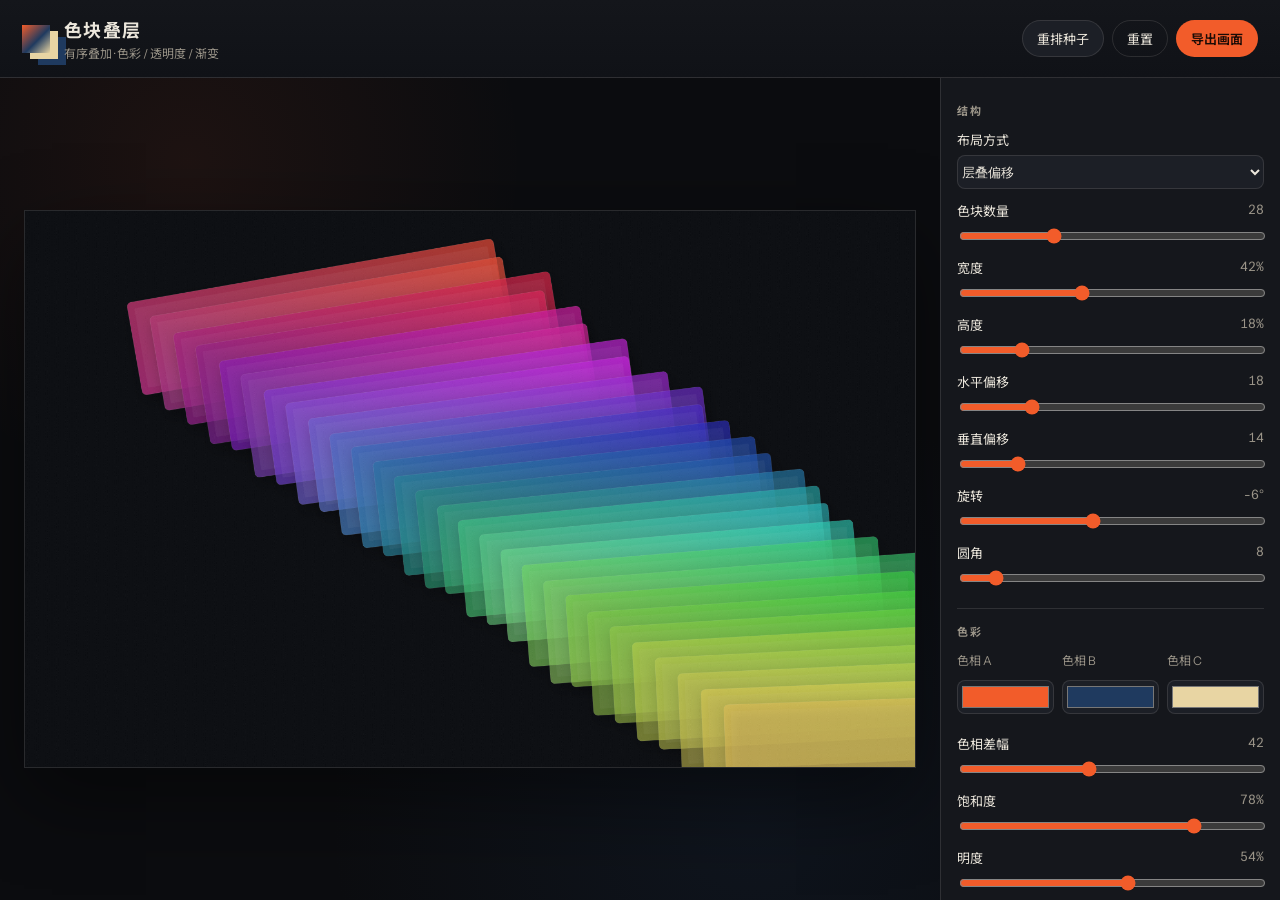
==== commit 9e811bb9: "Merge c6fb81ca0c0876cf6af5705276e79f177ce3a98d into 4baa309488422b05eddd6e4a8ca64cba71ae85e9" ====
--- a/index.html
+++ b/index.html
@@ -1,131 +1,837 @@
 <!DOCTYPE html>
 <html lang="zh-CN">
-<head>
-  <meta charset="UTF-8" />
-  <meta name="viewport" content="width=device-width, initial-scale=1.0" />
-  <title>飞猫 · 可交互插画</title>
-  <link rel="stylesheet" href="styles.css" />
-</head>
-<body>
-  <div class="app">
-    <aside class="panel" aria-label="画面参数">
-      <header class="panel-header">
-        <p class="eyebrow">ARTD · Interactive Scene</p>
-        <h1>飞猫参数台</h1>
-        <p class="lede">拖动滑杆即可即时改变云朵形状、猫咪大小和水面波浪。</p>
+  <head>
+    <meta charset="UTF-8" />
+    <meta name="viewport" content="width=device-width, initial-scale=1.0" />
+    <title>色块叠层 · Composition Studio</title>
+    <link rel="preconnect" href="https://fonts.googleapis.com" />
+    <link rel="preconnect" href="https://fonts.gstatic.com" crossorigin />
+    <link
+      href="https://fonts.googleapis.com/css2?family=Instrument+Sans:wght@400;500;600;700&family=Noto+Sans+SC:wght@400;500;600&display=swap"
+      rel="stylesheet"
+    />
+    <style>
+:root {
+  --ink: #ece7dc;
+  --muted: #9a9488;
+  --line: rgba(236, 231, 220, 0.12);
+  --panel: #15171c;
+  --panel-2: #1c1f26;
+  --accent: #f25c2a;
+  --bg: #0b0c0f;
+}
+
+* {
+  box-sizing: border-box;
+}
+
+html,
+body {
+  margin: 0;
+  height: 100%;
+  background: var(--bg);
+  color: var(--ink);
+  font-family: "Instrument Sans", "Noto Sans SC", sans-serif;
+}
+
+.app {
+  height: 100%;
+  display: grid;
+  grid-template-rows: auto 1fr;
+}
+
+.topbar {
+  display: flex;
+  align-items: center;
+  justify-content: space-between;
+  padding: 16px 22px;
+  border-bottom: 1px solid var(--line);
+  background: linear-gradient(180deg, #14161b, #101217);
+}
+
+.brand {
+  display: flex;
+  gap: 14px;
+  align-items: center;
+}
+
+.brand-mark {
+  width: 28px;
+  height: 28px;
+  background: linear-gradient(135deg, #f25c2a 0%, #1f3a5f 55%, #e8d5a3 100%);
+  box-shadow: 8px 6px 0 #e8d5a3, 16px 12px 0 #1f3a5f;
+}
+
+.brand h1 {
+  margin: 0;
+  font-size: 18px;
+  letter-spacing: 0.08em;
+}
+
+.brand p {
+  margin: 2px 0 0;
+  color: var(--muted);
+  font-size: 12px;
+}
+
+.top-actions {
+  display: flex;
+  gap: 8px;
+}
+
+button {
+  appearance: none;
+  border: 1px solid var(--line);
+  background: var(--panel-2);
+  color: var(--ink);
+  padding: 8px 14px;
+  border-radius: 999px;
+  font: inherit;
+  font-size: 13px;
+  cursor: pointer;
+}
+
+button.ghost {
+  background: transparent;
+}
+
+button.accent {
+  background: var(--accent);
+  border-color: transparent;
+  color: #1a0b06;
+  font-weight: 600;
+}
+
+.stage {
+  display: grid;
+  grid-template-columns: 1fr 340px;
+  min-height: 0;
+}
+
+.canvas-wrap {
+  min-width: 0;
+  display: grid;
+  place-items: center;
+  padding: 24px;
+  background:
+    radial-gradient(circle at 20% 10%, rgba(242, 92, 42, 0.08), transparent 32%),
+    radial-gradient(circle at 80% 90%, rgba(31, 58, 95, 0.18), transparent 40%),
+    #0b0c0f;
+}
+
+canvas {
+  width: min(100%, 1100px);
+  height: auto;
+  max-height: calc(100vh - 130px);
+  background: #0e1014;
+  border: 1px solid var(--line);
+  box-shadow: 0 30px 80px rgba(0, 0, 0, 0.45);
+}
+
+.panel {
+  border-left: 1px solid var(--line);
+  background: var(--panel);
+  min-height: 0;
+}
+
+.panel-scroll {
+  height: 100%;
+  overflow: auto;
+  padding: 10px 16px 28px;
+}
+
+.group {
+  padding: 14px 0 8px;
+  border-bottom: 1px solid var(--line);
+}
+
+.group h2 {
+  margin: 0 0 12px;
+  font-size: 11px;
+  letter-spacing: 0.22em;
+  text-transform: uppercase;
+  color: var(--muted);
+}
+
+label {
+  display: grid;
+  gap: 6px;
+  margin-bottom: 12px;
+  font-size: 13px;
+}
+
+label span {
+  display: flex;
+  justify-content: space-between;
+}
+
+label em {
+  font-style: normal;
+  color: var(--muted);
+  font-variant-numeric: tabular-nums;
+}
+
+input[type="range"] {
+  width: 100%;
+  accent-color: var(--accent);
+}
+
+select,
+input[type="color"] {
+  width: 100%;
+  height: 34px;
+  border: 1px solid var(--line);
+  background: var(--panel-2);
+  color: var(--ink);
+  border-radius: 8px;
+}
+
+.swatches {
+  display: grid;
+  grid-template-columns: repeat(3, 1fr);
+  gap: 8px;
+  margin-bottom: 8px;
+}
+
+.swatches .color span {
+  display: block;
+  margin-bottom: 6px;
+  font-size: 12px;
+  color: var(--muted);
+}
+
+@media (max-width: 980px) {
+  .stage {
+    grid-template-columns: 1fr;
+    grid-template-rows: minmax(320px, 48vh) 1fr;
+  }
+
+  .panel {
+    border-left: 0;
+    border-top: 1px solid var(--line);
+  }
+}
+
+    </style>
+  </head>
+  <body>
+    <div class="app">
+      <header class="topbar">
+        <div class="brand">
+          <span class="brand-mark"></span>
+          <div>
+            <h1>色块叠层</h1>
+            <p>有序叠加 · 色彩 / 透明度 / 渐变</p>
+          </div>
+        </div>
+        <div class="top-actions">
+          <button id="shuffleBtn" type="button">重排种子</button>
+          <button id="resetBtn" type="button" class="ghost">重置</button>
+          <button id="exportBtn" type="button" class="accent">导出画面</button>
+        </div>
       </header>
 
-      <section class="group">
-        <h2>云朵形状</h2>
-        <label class="control">
-          <span>形态风格</span>
-          <select id="cloudStyle">
-            <option value="puffy">棉花团</option>
-            <option value="long">拉长积云</option>
-            <option value="scallop">扇贝边</option>
-            <option value="wispy">轻薄卷云</option>
-          </select>
-        </label>
-        <label class="control">
-          <span>鼓起程度 <em id="cloudPuffVal">0.72</em></span>
-          <input type="range" id="cloudPuff" min="0.25" max="1.2" step="0.01" value="0.72" />
-        </label>
-        <label class="control">
-          <span>横向拉伸 <em id="cloudStretchVal">1.00</em></span>
-          <input type="range" id="cloudStretch" min="0.55" max="1.8" step="0.01" value="1" />
-        </label>
-        <label class="control">
-          <span>起伏不规则 <em id="cloudNoiseVal">0.35</em></span>
-          <input type="range" id="cloudNoise" min="0" max="1" step="0.01" value="0.35" />
-        </label>
-      </section>
-
-      <section class="group">
-        <h2>猫咪大小</h2>
-        <label class="control">
-          <span>整体缩放 <em id="catSizeVal">1.00</em></span>
-          <input type="range" id="catSize" min="0.45" max="1.7" step="0.01" value="1" />
-        </label>
-      </section>
-
-      <section class="group">
-        <h2>水面波浪线</h2>
-        <label class="control">
-          <span>线条粗细 <em id="waveWidthVal">3.5</em></span>
-          <input type="range" id="waveWidth" min="0.8" max="12" step="0.1" value="3.5" />
-        </label>
-        <label class="control">
-          <span>波浪长短 <em id="waveLengthVal">90</em></span>
-          <input type="range" id="waveLength" min="28" max="220" step="1" value="90" />
-        </label>
-        <label class="control">
-          <span>线条颜色</span>
-          <input type="color" id="waveColor" value="#3a7ca5" />
-        </label>
-      </section>
-    </aside>
-
-    <main class="stage">
-      <svg id="scene" viewBox="0 0 960 640" role="img" aria-label="天上飞着的猫、三朵云和水面波浪">
-        <defs>
-          <linearGradient id="sky" x1="0" y1="0" x2="0" y2="1">
-            <stop offset="0%" stop-color="#9fd4ff" />
-            <stop offset="55%" stop-color="#c9e8ff" />
-            <stop offset="100%" stop-color="#eef7ff" />
-          </linearGradient>
-          <linearGradient id="catFur" x1="0" y1="0" x2="1" y2="1">
-            <stop offset="0%" stop-color="#f4c27a" />
-            <stop offset="100%" stop-color="#e59a4a" />
-          </linearGradient>
-          <linearGradient id="waterFade" x1="0" y1="0" x2="0" y2="1">
-            <stop offset="0%" stop-color="#b9e0f5" stop-opacity="0.15" />
-            <stop offset="100%" stop-color="#7ec4e4" stop-opacity="0.55" />
-          </linearGradient>
-          <filter id="softShadow" x="-20%" y="-20%" width="140%" height="140%">
-            <feDropShadow dx="0" dy="8" stdDeviation="8" flood-color="#4a6a88" flood-opacity="0.18" />
-          </filter>
-        </defs>
-
-        <rect width="960" height="640" fill="url(#sky)" />
-
-        <g id="clouds" filter="url(#softShadow)"></g>
-
-        <g id="cat" transform="translate(480 268)">
-          <g id="catScale">
-            <g id="catSway">
-              <path id="tail" fill="url(#catFur)" stroke="#c97a2f" stroke-width="2.2" stroke-linejoin="round" />
-              <path id="hindLegs" fill="url(#catFur)" stroke="#c97a2f" stroke-width="2" stroke-linejoin="round" />
-              <path id="body" fill="url(#catFur)" stroke="#c97a2f" stroke-width="2.4" stroke-linejoin="round" />
-              <path id="foreLegs" fill="url(#catFur)" stroke="#c97a2f" stroke-width="2" stroke-linejoin="round" />
-              <g id="head">
-                <path d="M -42 -78 L -58 -128 L -18 -92 Z" fill="url(#catFur)" stroke="#c97a2f" stroke-width="2.2" stroke-linejoin="round" />
-                <path d="M 42 -78 L 58 -128 L 18 -92 Z" fill="url(#catFur)" stroke="#c97a2f" stroke-width="2.2" stroke-linejoin="round" />
-                <ellipse cx="0" cy="-58" rx="54" ry="46" fill="url(#catFur)" stroke="#c97a2f" stroke-width="2.4" />
-                <ellipse cx="-22" cy="-64" rx="11" ry="13" fill="#fff" />
-                <ellipse cx="22" cy="-64" rx="11" ry="13" fill="#fff" />
-                <circle cx="-18" cy="-62" r="5.2" fill="#2b2118" />
-                <circle cx="26" cy="-62" r="5.2" fill="#2b2118" />
-                <circle cx="-16" cy="-64" r="1.6" fill="#fff" />
-                <circle cx="28" cy="-64" r="1.6" fill="#fff" />
-                <path d="M -8 -46 Q 0 -38 8 -46" fill="none" stroke="#2b2118" stroke-width="2.6" stroke-linecap="round" />
-                <g stroke="#2b2118" stroke-width="1.7" stroke-linecap="round">
-                  <line x1="-52" y1="-50" x2="-18" y2="-46" />
-                  <line x1="-54" y1="-42" x2="-18" y2="-44" />
-                  <line x1="-50" y1="-34" x2="-18" y2="-42" />
-                  <line x1="18" y1="-46" x2="52" y2="-50" />
-                  <line x1="18" y1="-44" x2="54" y2="-42" />
-                  <line x1="18" y1="-42" x2="50" y2="-34" />
-                </g>
-              </g>
-            </g>
-          </g>
-        </g>
-
-        <rect x="0" y="470" width="960" height="170" fill="url(#waterFade)" />
-        <g id="waves" fill="none" stroke-linecap="round" stroke-linejoin="round"></g>
-      </svg>
-    </main>
-  </div>
-  <script src="app.js"></script>
-</body>
+      <main class="stage">
+        <section class="canvas-wrap">
+          <canvas id="field" width="1600" height="1000" aria-label="色块构图画布"></canvas>
+        </section>
+
+        <aside class="panel" aria-label="变量调节">
+          <div class="panel-scroll">
+            <section class="group">
+              <h2>结构</h2>
+              <label>
+                <span>布局方式</span>
+                <select id="layout">
+                  <option value="cascade">层叠偏移</option>
+                  <option value="grid">网格交错</option>
+                  <option value="fan">扇形展开</option>
+                  <option value="ribbon">条带织纹</option>
+                </select>
+              </label>
+              <label>
+                <span>色块数量 <em id="countVal">28</em></span>
+                <input id="count" type="range" min="6" max="80" value="28" />
+              </label>
+              <label>
+                <span>宽度 <em id="widthVal">42%</em></span>
+                <input id="width" type="range" min="12" max="88" value="42" />
+              </label>
+              <label>
+                <span>高度 <em id="heightVal">18%</em></span>
+                <input id="height" type="range" min="6" max="70" value="18" />
+              </label>
+              <label>
+                <span>水平偏移 <em id="offsetXVal">18</em></span>
+                <input id="offsetX" type="range" min="0" max="80" value="18" />
+              </label>
+              <label>
+                <span>垂直偏移 <em id="offsetYVal">14</em></span>
+                <input id="offsetY" type="range" min="0" max="80" value="14" />
+              </label>
+              <label>
+                <span>旋转 <em id="rotationVal">-6°</em></span>
+                <input id="rotation" type="range" min="-45" max="45" value="-6" />
+              </label>
+              <label>
+                <span>圆角 <em id="radiusVal">8</em></span>
+                <input id="radius" type="range" min="0" max="80" value="8" />
+              </label>
+            </section>
+
+            <section class="group">
+              <h2>色彩</h2>
+              <div class="swatches">
+                <label class="color">
+                  <span>色相 A</span>
+                  <input id="colorA" type="color" value="#f25c2a" />
+                </label>
+                <label class="color">
+                  <span>色相 B</span>
+                  <input id="colorB" type="color" value="#1f3a5f" />
+                </label>
+                <label class="color">
+                  <span>色相 C</span>
+                  <input id="colorC" type="color" value="#e8d5a3" />
+                </label>
+              </div>
+              <label>
+                <span>色相差幅 <em id="spreadVal">42</em></span>
+                <input id="spread" type="range" min="0" max="100" value="42" />
+              </label>
+              <label>
+                <span>饱和度 <em id="saturationVal">78%</em></span>
+                <input id="saturation" type="range" min="0" max="100" value="78" />
+              </label>
+              <label>
+                <span>明度 <em id="lightnessVal">54%</em></span>
+                <input id="lightness" type="range" min="12" max="88" value="54" />
+              </label>
+              <label>
+                <span>背景</span>
+                <input id="bg" type="color" value="#0e1014" />
+              </label>
+            </section>
+
+            <section class="group">
+              <h2>透明度</h2>
+              <label>
+                <span>整体不透明度 <em id="opacityVal">72%</em></span>
+                <input id="opacity" type="range" min="8" max="100" value="72" />
+              </label>
+              <label>
+                <span>层间衰减 <em id="fadeVal">28%</em></span>
+                <input id="fade" type="range" min="0" max="80" value="28" />
+              </label>
+              <label>
+                <span>混合模式</span>
+                <select id="blend">
+                  <option value="source-over">正常叠放</option>
+                  <option value="multiply">正片叠底</option>
+                  <option value="screen">滤色</option>
+                  <option value="overlay">叠加</option>
+                  <option value="soft-light">柔光</option>
+                </select>
+              </label>
+            </section>
+
+            <section class="group">
+              <h2>渐变</h2>
+              <label>
+                <span>渐变强度 <em id="gradientVal">64%</em></span>
+                <input id="gradient" type="range" min="0" max="100" value="64" />
+              </label>
+              <label>
+                <span>渐变角度 <em id="angleVal">128°</em></span>
+                <input id="angle" type="range" min="0" max="360" value="128" />
+              </label>
+              <label>
+                <span>渐变类型</span>
+                <select id="gradientType">
+                  <option value="linear">线性</option>
+                  <option value="radial">径向</option>
+                </select>
+              </label>
+              <label>
+                <span>边缘羽化 <em id="featherVal">12</em></span>
+                <input id="feather" type="range" min="0" max="40" value="12" />
+              </label>
+            </section>
+
+            <section class="group">
+              <h2>光影</h2>
+              <label>
+                <span>投影深度 <em id="shadowVal">18</em></span>
+                <input id="shadow" type="range" min="0" max="60" value="18" />
+              </label>
+              <label>
+                <span>纸感纹理 <em id="grainVal">16%</em></span>
+                <input id="grain" type="range" min="0" max="60" value="16" />
+              </label>
+              <label>
+                <span>描边 <em id="strokeVal">0.4</em></span>
+                <input id="stroke" type="range" min="0" max="8" step="0.1" value="0.4" />
+              </label>
+            </section>
+          </div>
+        </aside>
+      </main>
+    </div>
+    <script>
+const canvas = document.getElementById("field");
+const ctx = canvas.getContext("2d");
+
+const controls = {
+  layout: document.getElementById("layout"),
+  count: document.getElementById("count"),
+  width: document.getElementById("width"),
+  height: document.getElementById("height"),
+  offsetX: document.getElementById("offsetX"),
+  offsetY: document.getElementById("offsetY"),
+  rotation: document.getElementById("rotation"),
+  radius: document.getElementById("radius"),
+  colorA: document.getElementById("colorA"),
+  colorB: document.getElementById("colorB"),
+  colorC: document.getElementById("colorC"),
+  spread: document.getElementById("spread"),
+  saturation: document.getElementById("saturation"),
+  lightness: document.getElementById("lightness"),
+  bg: document.getElementById("bg"),
+  opacity: document.getElementById("opacity"),
+  fade: document.getElementById("fade"),
+  blend: document.getElementById("blend"),
+  gradient: document.getElementById("gradient"),
+  angle: document.getElementById("angle"),
+  gradientType: document.getElementById("gradientType"),
+  feather: document.getElementById("feather"),
+  shadow: document.getElementById("shadow"),
+  grain: document.getElementById("grain"),
+  stroke: document.getElementById("stroke"),
+};
+
+const labels = {
+  count: document.getElementById("countVal"),
+  width: document.getElementById("widthVal"),
+  height: document.getElementById("heightVal"),
+  offsetX: document.getElementById("offsetXVal"),
+  offsetY: document.getElementById("offsetYVal"),
+  rotation: document.getElementById("rotationVal"),
+  radius: document.getElementById("radiusVal"),
+  spread: document.getElementById("spreadVal"),
+  saturation: document.getElementById("saturationVal"),
+  lightness: document.getElementById("lightnessVal"),
+  opacity: document.getElementById("opacityVal"),
+  fade: document.getElementById("fadeVal"),
+  gradient: document.getElementById("gradientVal"),
+  angle: document.getElementById("angleVal"),
+  feather: document.getElementById("featherVal"),
+  shadow: document.getElementById("shadowVal"),
+  grain: document.getElementById("grainVal"),
+  stroke: document.getElementById("strokeVal"),
+};
+
+const defaults = Object.fromEntries(
+  Object.entries(controls).map(([key, el]) => [key, el.value])
+);
+
+let seed = 8105;
+
+function mulberry32(a) {
+  return function () {
+    let t = (a += 0x6d2b79f5);
+    t = Math.imul(t ^ (t >>> 15), t | 1);
+    t ^= t + Math.imul(t ^ (t >>> 7), t | 61);
+    return ((t ^ (t >>> 14)) >>> 0) / 4294967296;
+  };
+}
+
+function hexToRgb(hex) {
+  const n = hex.replace("#", "");
+  const v = parseInt(n, 16);
+  return { r: (v >> 16) & 255, g: (v >> 8) & 255, b: v & 255 };
+}
+
+function rgbToHsl({ r, g, b }) {
+  r /= 255;
+  g /= 255;
+  b /= 255;
+  const max = Math.max(r, g, b);
+  const min = Math.min(r, g, b);
+  let h = 0;
+  let s = 0;
+  const l = (max + min) / 2;
+  const d = max - min;
+  if (d !== 0) {
+    s = d / (1 - Math.abs(2 * l - 1));
+    switch (max) {
+      case r:
+        h = ((g - b) / d) % 6;
+        break;
+      case g:
+        h = (b - r) / d + 2;
+        break;
+      default:
+        h = (r - g) / d + 4;
+    }
+    h *= 60;
+    if (h < 0) h += 360;
+  }
+  return { h, s, l };
+}
+
+function hslToRgb(h, s, l) {
+  const c = (1 - Math.abs(2 * l - 1)) * s;
+  const x = c * (1 - Math.abs(((h / 60) % 2) - 1));
+  const m = l - c / 2;
+  let r = 0;
+  let g = 0;
+  let b = 0;
+  if (h < 60) [r, g, b] = [c, x, 0];
+  else if (h < 120) [r, g, b] = [x, c, 0];
+  else if (h < 180) [r, g, b] = [0, c, x];
+  else if (h < 240) [r, g, b] = [0, x, c];
+  else if (h < 300) [r, g, b] = [x, 0, c];
+  else [r, g, b] = [c, 0, x];
+  return {
+    r: Math.round((r + m) * 255),
+    g: Math.round((g + m) * 255),
+    b: Math.round((b + m) * 255),
+  };
+}
+
+function mixHsl(a, b, t) {
+  let dh = b.h - a.h;
+  if (dh > 180) dh -= 360;
+  if (dh < -180) dh += 360;
+  return {
+    h: (a.h + dh * t + 360) % 360,
+    s: a.s + (b.s - a.s) * t,
+    l: a.l + (b.l - a.l) * t,
+  };
+}
+
+function rgba({ r, g, b }, a) {
+  return `rgba(${r}, ${g}, ${b}, ${a})`;
+}
+
+function roundRect(context, x, y, w, h, r) {
+  const radius = Math.min(r, w / 2, h / 2);
+  context.beginPath();
+  context.moveTo(x + radius, y);
+  context.arcTo(x + w, y, x + w, y + h, radius);
+  context.arcTo(x + w, y + h, x, y + h, radius);
+  context.arcTo(x, y + h, x, y, radius);
+  context.arcTo(x, y, x + w, y, radius);
+  context.closePath();
+}
+
+function state() {
+  return {
+    layout: controls.layout.value,
+    count: Number(controls.count.value),
+    width: Number(controls.width.value) / 100,
+    height: Number(controls.height.value) / 100,
+    offsetX: Number(controls.offsetX.value),
+    offsetY: Number(controls.offsetY.value),
+    rotation: Number(controls.rotation.value),
+    radius: Number(controls.radius.value),
+    colorA: controls.colorA.value,
+    colorB: controls.colorB.value,
+    colorC: controls.colorC.value,
+    spread: Number(controls.spread.value) / 100,
+    saturation: Number(controls.saturation.value) / 100,
+    lightness: Number(controls.lightness.value) / 100,
+    bg: controls.bg.value,
+    opacity: Number(controls.opacity.value) / 100,
+    fade: Number(controls.fade.value) / 100,
+    blend: controls.blend.value,
+    gradient: Number(controls.gradient.value) / 100,
+    angle: Number(controls.angle.value),
+    gradientType: controls.gradientType.value,
+    feather: Number(controls.feather.value),
+    shadow: Number(controls.shadow.value),
+    grain: Number(controls.grain.value) / 100,
+    stroke: Number(controls.stroke.value),
+  };
+}
+
+function updateLabels() {
+  const s = state();
+  labels.count.textContent = String(s.count);
+  labels.width.textContent = `${Math.round(s.width * 100)}%`;
+  labels.height.textContent = `${Math.round(s.height * 100)}%`;
+  labels.offsetX.textContent = String(controls.offsetX.value);
+  labels.offsetY.textContent = String(controls.offsetY.value);
+  labels.rotation.textContent = `${s.rotation}°`;
+  labels.radius.textContent = String(s.radius);
+  labels.spread.textContent = String(controls.spread.value);
+  labels.saturation.textContent = `${controls.saturation.value}%`;
+  labels.lightness.textContent = `${controls.lightness.value}%`;
+  labels.opacity.textContent = `${controls.opacity.value}%`;
+  labels.fade.textContent = `${controls.fade.value}%`;
+  labels.gradient.textContent = `${controls.gradient.value}%`;
+  labels.angle.textContent = `${s.angle}°`;
+  labels.feather.textContent = String(s.feather);
+  labels.shadow.textContent = String(s.shadow);
+  labels.grain.textContent = `${controls.grain.value}%`;
+  labels.stroke.textContent = Number(controls.stroke.value).toFixed(1);
+}
+
+function paletteColors(s) {
+  const a = rgbToHsl(hexToRgb(s.colorA));
+  const b = rgbToHsl(hexToRgb(s.colorB));
+  const c = rgbToHsl(hexToRgb(s.colorC));
+  return [a, b, c].map((color) => ({
+    h: color.h,
+    s: color.s * 0.35 + s.saturation * 0.65,
+    l: color.l * 0.35 + s.lightness * 0.65,
+  }));
+}
+
+function colorAt(palette, t, jitter) {
+  const scaled = t * (palette.length - 1);
+  const i = Math.floor(scaled);
+  const f = scaled - i;
+  const base = mixHsl(palette[i], palette[Math.min(i + 1, palette.length - 1)], f);
+  return {
+    h: (base.h + jitter * 48 + 360) % 360,
+    s: Math.min(1, Math.max(0, base.s + jitter * 0.08)),
+    l: Math.min(0.9, Math.max(0.08, base.l + jitter * 0.06)),
+  };
+}
+
+function layoutRects(s, rand) {
+  const { width: W, height: H } = canvas;
+  const n = s.count;
+  const w = W * s.width;
+  const h = H * s.height;
+  const rects = [];
+
+  if (s.layout === "grid") {
+    const cols = Math.ceil(Math.sqrt(n * (W / H)));
+    const rows = Math.ceil(n / cols);
+    const gapX = (W - w) / Math.max(1, cols - 1);
+    const gapY = (H - h) / Math.max(1, rows - 1);
+    for (let i = 0; i < n; i += 1) {
+      const col = i % cols;
+      const row = Math.floor(i / cols);
+      const stagger = (row % 2) * (s.offsetX * 1.8);
+      rects.push({
+        x: col * gapX + stagger - w * 0.08,
+        y: row * gapY - h * 0.08,
+        w,
+        h,
+        rot: s.rotation + (rand() - 0.5) * 4,
+      });
+    }
+  } else if (s.layout === "fan") {
+    const cx = W * 0.5;
+    const cy = H * 0.58;
+    for (let i = 0; i < n; i += 1) {
+      const t = n === 1 ? 0.5 : i / (n - 1);
+      const rot = s.rotation + (t - 0.5) * (s.offsetX * 1.6);
+      rects.push({
+        x: cx - w / 2 + (t - 0.5) * s.offsetX * 4,
+        y: cy - h / 2 - t * s.offsetY * 3.2,
+        w,
+        h,
+        rot,
+      });
+    }
+  } else if (s.layout === "ribbon") {
+    const rows = Math.max(3, Math.round(Math.sqrt(n)));
+    const cols = Math.ceil(n / rows);
+    for (let i = 0; i < n; i += 1) {
+      const col = i % cols;
+      const row = Math.floor(i / cols);
+      const t = col / Math.max(1, cols - 1);
+      rects.push({
+        x: t * (W - w) + (row % 2 ? s.offsetX : -s.offsetX) * 0.8,
+        y: (row / Math.max(1, rows - 1)) * (H - h),
+        w: w * (0.78 + rand() * 0.28),
+        h: h * 0.72,
+        rot: s.rotation * 0.25 + (row % 2 ? 1.4 : -1.4),
+      });
+    }
+  } else {
+    const startX = W * 0.12;
+    const startY = H * 0.1;
+    for (let i = 0; i < n; i += 1) {
+      const t = i / Math.max(1, n - 1);
+      rects.push({
+        x: startX + i * (s.offsetX * 2.2) + Math.sin(t * 6) * 8,
+        y: startY + i * (s.offsetY * 2.05) + Math.cos(t * 5) * 6,
+        w: w * (0.92 + rand() * 0.12),
+        h: h * (0.88 + rand() * 0.16),
+        rot: s.rotation + (t - 0.5) * 8,
+      });
+    }
+  }
+
+  return rects;
+}
+
+function makeFill(rect, c1, c2, s) {
+  const rad = (s.angle * Math.PI) / 180;
+  if (s.gradientType === "radial") {
+    const g = ctx.createRadialGradient(
+      rect.x + rect.w * 0.35,
+      rect.y + rect.h * 0.3,
+      8,
+      rect.x + rect.w / 2,
+      rect.y + rect.h / 2,
+      Math.max(rect.w, rect.h)
+    );
+    g.addColorStop(0, rgba(c1, 1));
+    g.addColorStop(1, rgba(c2, 1));
+    return g;
+  }
+  const cx = rect.x + rect.w / 2;
+  const cy = rect.y + rect.h / 2;
+  const len = Math.hypot(rect.w, rect.h) / 2;
+  const x1 = cx - Math.cos(rad) * len;
+  const y1 = cy - Math.sin(rad) * len;
+  const x2 = cx + Math.cos(rad) * len;
+  const y2 = cy + Math.sin(rad) * len;
+  const g = ctx.createLinearGradient(x1, y1, x2, y2);
+  g.addColorStop(0, rgba(c1, 1));
+  g.addColorStop(1, rgba(c2, 1));
+  return g;
+}
+
+function drawGrain(s) {
+  if (s.grain <= 0) return;
+  const image = ctx.getImageData(0, 0, canvas.width, canvas.height);
+  const data = image.data;
+  const amount = s.grain * 46;
+  for (let i = 0; i < data.length; i += 16) {
+    const n = (Math.random() - 0.5) * amount;
+    data[i] = Math.max(0, Math.min(255, data[i] + n));
+    data[i + 1] = Math.max(0, Math.min(255, data[i + 1] + n));
+    data[i + 2] = Math.max(0, Math.min(255, data[i + 2] + n));
+  }
+  ctx.putImageData(image, 0, 0);
+}
+
+function render() {
+  const s = state();
+  const rand = mulberry32(seed);
+  const palette = paletteColors(s);
+  const rects = layoutRects(s, rand);
+
+  ctx.globalCompositeOperation = "source-over";
+  ctx.clearRect(0, 0, canvas.width, canvas.height);
+  ctx.fillStyle = s.bg;
+  ctx.fillRect(0, 0, canvas.width, canvas.height);
+
+  ctx.globalCompositeOperation = s.blend;
+
+  rects.forEach((rect, i) => {
+    const t = rects.length === 1 ? 0.5 : i / (rects.length - 1);
+    const jitter = (rand() - 0.5) * s.spread;
+    const cA = colorAt(palette, t, jitter);
+    const cB = colorAt(palette, Math.min(1, t + 0.28), jitter * -0.6);
+    const rgbA = hslToRgb(cA.h, cA.s, cA.l);
+    const rgbB = hslToRgb(cB.h, cB.s, cB.l);
+    const mixed = {
+      r: Math.round(rgbA.r * (1 - s.gradient) + rgbB.r * s.gradient),
+      g: Math.round(rgbA.g * (1 - s.gradient) + rgbB.g * s.gradient),
+      b: Math.round(rgbA.b * (1 - s.gradient) + rgbB.b * s.gradient),
+    };
+    const alpha = Math.max(0.08, s.opacity * (1 - t * s.fade));
+
+    ctx.save();
+    ctx.translate(rect.x + rect.w / 2, rect.y + rect.h / 2);
+    ctx.rotate((rect.rot * Math.PI) / 180);
+    ctx.translate(-(rect.x + rect.w / 2), -(rect.y + rect.h / 2));
+
+    if (s.shadow > 0) {
+      ctx.shadowColor = "rgba(0,0,0,0.38)";
+      ctx.shadowBlur = s.shadow * 1.4;
+      ctx.shadowOffsetX = s.shadow * 0.35;
+      ctx.shadowOffsetY = s.shadow * 0.55;
+    }
+
+    roundRect(ctx, rect.x, rect.y, rect.w, rect.h, s.radius);
+    if (s.gradient > 0.02) {
+      ctx.fillStyle = makeFill(rect, rgbA, mixed, s);
+    } else {
+      ctx.fillStyle = rgba(rgbA, 1);
+    }
+    ctx.globalAlpha = alpha;
+    ctx.fill();
+
+    if (s.feather > 0) {
+      ctx.shadowColor = "transparent";
+      const inset = s.feather;
+      roundRect(
+        ctx,
+        rect.x + inset,
+        rect.y + inset,
+        Math.max(4, rect.w - inset * 2),
+        Math.max(4, rect.h - inset * 2),
+        Math.max(0, s.radius - inset / 2)
+      );
+      ctx.globalAlpha = alpha * 0.18;
+      ctx.fillStyle = rgba({ r: 255, g: 255, b: 255 }, 0.35);
+      ctx.fill();
+    }
+
+    if (s.stroke > 0) {
+      ctx.shadowColor = "transparent";
+      ctx.globalAlpha = Math.min(0.9, alpha + 0.15);
+      ctx.lineWidth = s.stroke;
+      ctx.strokeStyle = "rgba(255,255,255,0.28)";
+      roundRect(ctx, rect.x, rect.y, rect.w, rect.h, s.radius);
+      ctx.stroke();
+    }
+
+    ctx.restore();
+  });
+
+  ctx.globalCompositeOperation = "source-over";
+  ctx.globalAlpha = 1;
+  drawGrain(s);
+}
+
+function bind() {
+  Object.values(controls).forEach((el) => {
+    el.addEventListener("input", () => {
+      updateLabels();
+      render();
+    });
+    el.addEventListener("change", () => {
+      updateLabels();
+      render();
+    });
+  });
+
+  document.getElementById("shuffleBtn").addEventListener("click", () => {
+    seed = Math.floor(Math.random() * 99999);
+    render();
+  });
+
+  document.getElementById("resetBtn").addEventListener("click", () => {
+    Object.entries(defaults).forEach(([key, value]) => {
+      controls[key].value = value;
+    });
+    seed = 8105;
+    updateLabels();
+    render();
+  });
+
+  document.getElementById("exportBtn").addEventListener("click", () => {
+    const link = document.createElement("a");
+    link.download = `composition-${seed}.png`;
+    link.href = canvas.toDataURL("image/png");
+    link.click();
+  });
+}
+
+updateLabels();
+bind();
+render();
+
+    </script>
+  </body>
 </html>
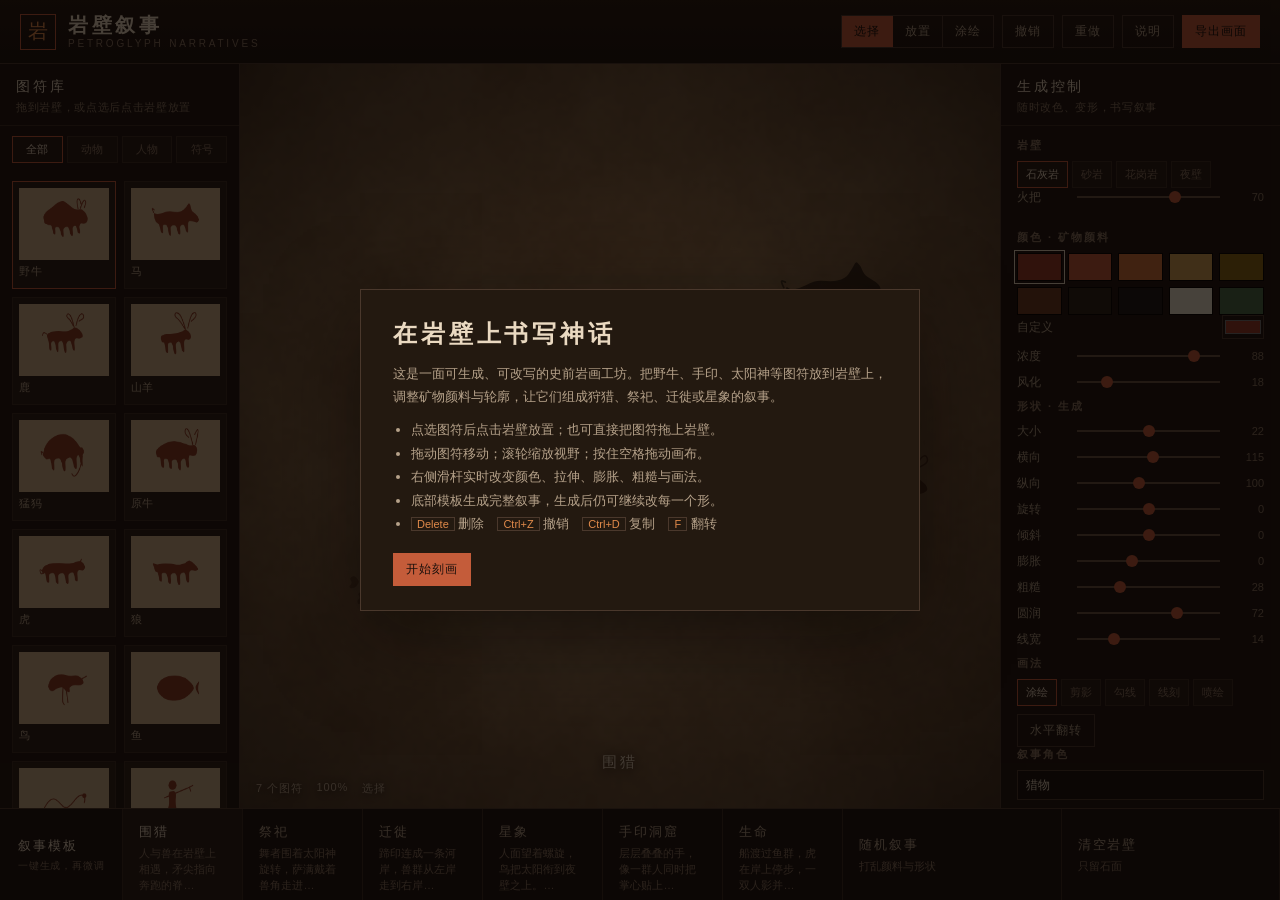
==== commit 071d92c5: "Merge 1c8aaf3bae40ac7833a939e31ed338222cc274cf into 4baa309488422b05eddd6e4a8ca64cba71ae85e9" ====
--- a/index.html
+++ b/index.html
@@ -3,835 +3,201 @@
   <head>
     <meta charset="UTF-8" />
     <meta name="viewport" content="width=device-width, initial-scale=1.0" />
-    <title>色块叠层 · Composition Studio</title>
-    <link rel="preconnect" href="https://fonts.googleapis.com" />
-    <link rel="preconnect" href="https://fonts.gstatic.com" crossorigin />
-    <link
-      href="https://fonts.googleapis.com/css2?family=Instrument+Sans:wght@400;500;600;700&family=Noto+Sans+SC:wght@400;500;600&display=swap"
-      rel="stylesheet"
-    />
-    <style>
-:root {
-  --ink: #ece7dc;
-  --muted: #9a9488;
-  --line: rgba(236, 231, 220, 0.12);
-  --panel: #15171c;
-  --panel-2: #1c1f26;
-  --accent: #f25c2a;
-  --bg: #0b0c0f;
-}
-
-* {
-  box-sizing: border-box;
-}
-
-html,
-body {
-  margin: 0;
-  height: 100%;
-  background: var(--bg);
-  color: var(--ink);
-  font-family: "Instrument Sans", "Noto Sans SC", sans-serif;
-}
-
-.app {
-  height: 100%;
-  display: grid;
-  grid-template-rows: auto 1fr;
-}
-
-.topbar {
-  display: flex;
-  align-items: center;
-  justify-content: space-between;
-  padding: 16px 22px;
-  border-bottom: 1px solid var(--line);
-  background: linear-gradient(180deg, #14161b, #101217);
-}
-
-.brand {
-  display: flex;
-  gap: 14px;
-  align-items: center;
-}
-
-.brand-mark {
-  width: 28px;
-  height: 28px;
-  background: linear-gradient(135deg, #f25c2a 0%, #1f3a5f 55%, #e8d5a3 100%);
-  box-shadow: 8px 6px 0 #e8d5a3, 16px 12px 0 #1f3a5f;
-}
-
-.brand h1 {
-  margin: 0;
-  font-size: 18px;
-  letter-spacing: 0.08em;
-}
-
-.brand p {
-  margin: 2px 0 0;
-  color: var(--muted);
-  font-size: 12px;
-}
-
-.top-actions {
-  display: flex;
-  gap: 8px;
-}
-
-button {
-  appearance: none;
-  border: 1px solid var(--line);
-  background: var(--panel-2);
-  color: var(--ink);
-  padding: 8px 14px;
-  border-radius: 999px;
-  font: inherit;
-  font-size: 13px;
-  cursor: pointer;
-}
-
-button.ghost {
-  background: transparent;
-}
-
-button.accent {
-  background: var(--accent);
-  border-color: transparent;
-  color: #1a0b06;
-  font-weight: 600;
-}
-
-.stage {
-  display: grid;
-  grid-template-columns: 1fr 340px;
-  min-height: 0;
-}
-
-.canvas-wrap {
-  min-width: 0;
-  display: grid;
-  place-items: center;
-  padding: 24px;
-  background:
-    radial-gradient(circle at 20% 10%, rgba(242, 92, 42, 0.08), transparent 32%),
-    radial-gradient(circle at 80% 90%, rgba(31, 58, 95, 0.18), transparent 40%),
-    #0b0c0f;
-}
-
-canvas {
-  width: min(100%, 1100px);
-  height: auto;
-  max-height: calc(100vh - 130px);
-  background: #0e1014;
-  border: 1px solid var(--line);
-  box-shadow: 0 30px 80px rgba(0, 0, 0, 0.45);
-}
-
-.panel {
-  border-left: 1px solid var(--line);
-  background: var(--panel);
-  min-height: 0;
-}
-
-.panel-scroll {
-  height: 100%;
-  overflow: auto;
-  padding: 10px 16px 28px;
-}
-
-.group {
-  padding: 14px 0 8px;
-  border-bottom: 1px solid var(--line);
-}
-
-.group h2 {
-  margin: 0 0 12px;
-  font-size: 11px;
-  letter-spacing: 0.22em;
-  text-transform: uppercase;
-  color: var(--muted);
-}
-
-label {
-  display: grid;
-  gap: 6px;
-  margin-bottom: 12px;
-  font-size: 13px;
-}
-
-label span {
-  display: flex;
-  justify-content: space-between;
-}
-
-label em {
-  font-style: normal;
-  color: var(--muted);
-  font-variant-numeric: tabular-nums;
-}
-
-input[type="range"] {
-  width: 100%;
-  accent-color: var(--accent);
-}
-
-select,
-input[type="color"] {
-  width: 100%;
-  height: 34px;
-  border: 1px solid var(--line);
-  background: var(--panel-2);
-  color: var(--ink);
-  border-radius: 8px;
-}
-
-.swatches {
-  display: grid;
-  grid-template-columns: repeat(3, 1fr);
-  gap: 8px;
-  margin-bottom: 8px;
-}
-
-.swatches .color span {
-  display: block;
-  margin-bottom: 6px;
-  font-size: 12px;
-  color: var(--muted);
-}
-
-@media (max-width: 980px) {
-  .stage {
-    grid-template-columns: 1fr;
-    grid-template-rows: minmax(320px, 48vh) 1fr;
-  }
-
-  .panel {
-    border-left: 0;
-    border-top: 1px solid var(--line);
-  }
-}
-
-    </style>
+    <title>岩壁叙事 Petroglyph Narratives</title>
+    <link rel="icon" href="data:image/svg+xml,<svg xmlns='http://www.w3.org/2000/svg' viewBox='0 0 100 100'><rect fill='%23120d09' width='100' height='100'/><text y='72' x='18' font-size='64' fill='%23c45c3a'>岩</text></svg>" />
+    <link rel="stylesheet" href="css/app.css" />
   </head>
   <body>
-    <div class="app">
-      <header class="topbar">
+    <div id="app">
+      <header class="app-header">
         <div class="brand">
-          <span class="brand-mark"></span>
+          <div class="brand-mark">岩</div>
           <div>
-            <h1>色块叠层</h1>
-            <p>有序叠加 · 色彩 / 透明度 / 渐变</p>
+            <h1>岩壁叙事</h1>
+            <p>Petroglyph Narratives</p>
           </div>
         </div>
-        <div class="top-actions">
-          <button id="shuffleBtn" type="button">重排种子</button>
-          <button id="resetBtn" type="button" class="ghost">重置</button>
-          <button id="exportBtn" type="button" class="accent">导出画面</button>
+        <div class="header-actions">
+          <div class="tool-toggle" role="tablist" aria-label="工具">
+            <button type="button" id="tool-select" class="active">选择</button>
+            <button type="button" id="tool-stamp">放置</button>
+            <button type="button" id="tool-paint">涂绘</button>
+          </div>
+          <button type="button" class="btn" id="btn-undo">撤销</button>
+          <button type="button" class="btn" id="btn-redo">重做</button>
+          <button type="button" class="btn" id="btn-help">说明</button>
+          <button type="button" class="btn primary" id="btn-export">导出画面</button>
         </div>
       </header>
 
-      <main class="stage">
-        <section class="canvas-wrap">
-          <canvas id="field" width="1600" height="1000" aria-label="色块构图画布"></canvas>
+      <main class="workspace">
+        <aside class="library">
+          <div class="panel-head">
+            <h2>图符库</h2>
+            <span>拖到岩壁，或点选后点击岩壁放置</span>
+          </div>
+          <div class="cats" id="cats"></div>
+          <div class="motif-grid" id="motif-grid"></div>
+        </aside>
+
+        <section class="stage" id="stage">
+          <canvas id="wall"></canvas>
+          <div class="torch" id="torch"></div>
+          <div class="vignette"></div>
+          <div class="caption" id="caption"></div>
+          <div class="stage-hud">
+            <span id="hud-count">0 个图符</span>
+            <span id="hud-zoom">100%</span>
+            <span id="hud-tool">选择</span>
+          </div>
         </section>
 
-        <aside class="panel" aria-label="变量调节">
-          <div class="panel-scroll">
-            <section class="group">
-              <h2>结构</h2>
-              <label>
-                <span>布局方式</span>
-                <select id="layout">
-                  <option value="cascade">层叠偏移</option>
-                  <option value="grid">网格交错</option>
-                  <option value="fan">扇形展开</option>
-                  <option value="ribbon">条带织纹</option>
-                </select>
-              </label>
-              <label>
-                <span>色块数量 <em id="countVal">28</em></span>
-                <input id="count" type="range" min="6" max="80" value="28" />
-              </label>
-              <label>
-                <span>宽度 <em id="widthVal">42%</em></span>
-                <input id="width" type="range" min="12" max="88" value="42" />
-              </label>
-              <label>
-                <span>高度 <em id="heightVal">18%</em></span>
-                <input id="height" type="range" min="6" max="70" value="18" />
-              </label>
-              <label>
-                <span>水平偏移 <em id="offsetXVal">18</em></span>
-                <input id="offsetX" type="range" min="0" max="80" value="18" />
-              </label>
-              <label>
-                <span>垂直偏移 <em id="offsetYVal">14</em></span>
-                <input id="offsetY" type="range" min="0" max="80" value="14" />
-              </label>
-              <label>
-                <span>旋转 <em id="rotationVal">-6°</em></span>
-                <input id="rotation" type="range" min="-45" max="45" value="-6" />
-              </label>
-              <label>
-                <span>圆角 <em id="radiusVal">8</em></span>
-                <input id="radius" type="range" min="0" max="80" value="8" />
-              </label>
-            </section>
-
-            <section class="group">
-              <h2>色彩</h2>
-              <div class="swatches">
-                <label class="color">
-                  <span>色相 A</span>
-                  <input id="colorA" type="color" value="#f25c2a" />
-                </label>
-                <label class="color">
-                  <span>色相 B</span>
-                  <input id="colorB" type="color" value="#1f3a5f" />
-                </label>
-                <label class="color">
-                  <span>色相 C</span>
-                  <input id="colorC" type="color" value="#e8d5a3" />
-                </label>
-              </div>
-              <label>
-                <span>色相差幅 <em id="spreadVal">42</em></span>
-                <input id="spread" type="range" min="0" max="100" value="42" />
-              </label>
-              <label>
-                <span>饱和度 <em id="saturationVal">78%</em></span>
-                <input id="saturation" type="range" min="0" max="100" value="78" />
-              </label>
-              <label>
-                <span>明度 <em id="lightnessVal">54%</em></span>
-                <input id="lightness" type="range" min="12" max="88" value="54" />
-              </label>
-              <label>
-                <span>背景</span>
-                <input id="bg" type="color" value="#0e1014" />
-              </label>
-            </section>
-
-            <section class="group">
-              <h2>透明度</h2>
-              <label>
-                <span>整体不透明度 <em id="opacityVal">72%</em></span>
-                <input id="opacity" type="range" min="8" max="100" value="72" />
-              </label>
-              <label>
-                <span>层间衰减 <em id="fadeVal">28%</em></span>
-                <input id="fade" type="range" min="0" max="80" value="28" />
-              </label>
-              <label>
-                <span>混合模式</span>
-                <select id="blend">
-                  <option value="source-over">正常叠放</option>
-                  <option value="multiply">正片叠底</option>
-                  <option value="screen">滤色</option>
-                  <option value="overlay">叠加</option>
-                  <option value="soft-light">柔光</option>
-                </select>
-              </label>
-            </section>
-
-            <section class="group">
-              <h2>渐变</h2>
-              <label>
-                <span>渐变强度 <em id="gradientVal">64%</em></span>
-                <input id="gradient" type="range" min="0" max="100" value="64" />
-              </label>
-              <label>
-                <span>渐变角度 <em id="angleVal">128°</em></span>
-                <input id="angle" type="range" min="0" max="360" value="128" />
-              </label>
-              <label>
-                <span>渐变类型</span>
-                <select id="gradientType">
-                  <option value="linear">线性</option>
-                  <option value="radial">径向</option>
-                </select>
-              </label>
-              <label>
-                <span>边缘羽化 <em id="featherVal">12</em></span>
-                <input id="feather" type="range" min="0" max="40" value="12" />
-              </label>
-            </section>
-
-            <section class="group">
-              <h2>光影</h2>
-              <label>
-                <span>投影深度 <em id="shadowVal">18</em></span>
-                <input id="shadow" type="range" min="0" max="60" value="18" />
-              </label>
-              <label>
-                <span>纸感纹理 <em id="grainVal">16%</em></span>
-                <input id="grain" type="range" min="0" max="60" value="16" />
-              </label>
-              <label>
-                <span>描边 <em id="strokeVal">0.4</em></span>
-                <input id="stroke" type="range" min="0" max="8" step="0.1" value="0.4" />
-              </label>
-            </section>
+        <aside class="inspector">
+          <div class="panel-head">
+            <h2>生成控制</h2>
+            <span>随时改色、变形，书写叙事</span>
+          </div>
+          <div class="inspector-body">
+            <div class="group">
+              <h3>岩壁</h3>
+              <div class="seg" id="wall-seg"></div>
+              <div class="row">
+                <label>火把</label>
+                <input type="range" id="torch-level" min="0" max="100" value="70" />
+                <output id="torch-level-out">70</output>
+              </div>
+            </div>
+
+            <div class="group" id="empty-hint">
+              <p class="hint">
+                从左侧选取史前岩画图符，点到岩壁上组成画面。选中图符后，可在此调整颜色、形状与叙事角色。
+              </p>
+            </div>
+
+            <div class="group" id="fig-controls" hidden>
+              <h3>颜色 · 矿物颜料</h3>
+              <div class="swatches" id="swatches"></div>
+              <div class="row">
+                <label>自定义</label>
+                <input type="color" id="color" value="#9C3B2A" />
+              </div>
+              <div class="row">
+                <label>浓度</label>
+                <input type="range" id="opacity" min="20" max="100" value="88" />
+                <output>88</output>
+              </div>
+              <div class="row">
+                <label>风化</label>
+                <input type="range" id="weathering" min="0" max="100" value="18" />
+                <output>18</output>
+              </div>
+
+              <h3>形状 · 生成</h3>
+              <div class="row">
+                <label>大小</label>
+                <input type="range" id="size" min="4" max="40" value="14" />
+                <output>14</output>
+              </div>
+              <div class="row">
+                <label>横向</label>
+                <input type="range" id="stretchX" min="40" max="180" value="100" />
+                <output>100</output>
+              </div>
+              <div class="row">
+                <label>纵向</label>
+                <input type="range" id="stretchY" min="40" max="180" value="100" />
+                <output>100</output>
+              </div>
+              <div class="row">
+                <label>旋转</label>
+                <input type="range" id="rotation" min="-180" max="180" value="0" />
+                <output>0</output>
+              </div>
+              <div class="row">
+                <label>倾斜</label>
+                <input type="range" id="lean" min="-40" max="40" value="0" />
+                <output>0</output>
+              </div>
+              <div class="row">
+                <label>膨胀</label>
+                <input type="range" id="inflate" min="-30" max="50" value="0" />
+                <output>0</output>
+              </div>
+              <div class="row">
+                <label>粗糙</label>
+                <input type="range" id="roughness" min="0" max="100" value="28" />
+                <output>28</output>
+              </div>
+              <div class="row">
+                <label>圆润</label>
+                <input type="range" id="smoothness" min="0" max="100" value="72" />
+                <output>72</output>
+              </div>
+              <div class="row">
+                <label>线宽</label>
+                <input type="range" id="weight" min="6" max="40" value="14" />
+                <output>14</output>
+              </div>
+
+              <h3>画法</h3>
+              <div class="seg" id="style-seg"></div>
+              <div class="actions" style="margin-top: 8px">
+                <button type="button" class="btn" id="btn-flip">水平翻转</button>
+              </div>
+
+              <h3>叙事角色</h3>
+              <input type="text" id="role" maxlength="20" placeholder="例如：猎物、萨满、观星人" />
+
+              <div class="actions" style="margin-top: 10px">
+                <button type="button" class="btn" id="btn-front">上移一层</button>
+                <button type="button" class="btn" id="btn-back">下移一层</button>
+                <button type="button" class="btn" id="btn-dup">复制</button>
+                <button type="button" class="btn" id="btn-del">删除</button>
+              </div>
+            </div>
+
+            <div class="group">
+              <h3>画面标题</h3>
+              <input type="text" id="title" maxlength="24" placeholder="为这面岩壁命名" />
+            </div>
           </div>
         </aside>
       </main>
+
+      <footer class="narratives">
+        <div class="narr-label">
+          叙事模板
+          <small>一键生成，再微调</small>
+        </div>
+        <div id="narr-btns" style="display: flex; flex: 1"></div>
+        <button type="button" class="narr-btn" id="btn-random">
+          <b>随机叙事</b>
+          <span>打乱颜料与形状</span>
+        </button>
+        <button type="button" class="narr-btn" id="btn-clear">
+          <b>清空岩壁</b>
+          <span>只留石面</span>
+        </button>
+      </footer>
     </div>
-    <script>
-const canvas = document.getElementById("field");
-const ctx = canvas.getContext("2d");
-
-const controls = {
-  layout: document.getElementById("layout"),
-  count: document.getElementById("count"),
-  width: document.getElementById("width"),
-  height: document.getElementById("height"),
-  offsetX: document.getElementById("offsetX"),
-  offsetY: document.getElementById("offsetY"),
-  rotation: document.getElementById("rotation"),
-  radius: document.getElementById("radius"),
-  colorA: document.getElementById("colorA"),
-  colorB: document.getElementById("colorB"),
-  colorC: document.getElementById("colorC"),
-  spread: document.getElementById("spread"),
-  saturation: document.getElementById("saturation"),
-  lightness: document.getElementById("lightness"),
-  bg: document.getElementById("bg"),
-  opacity: document.getElementById("opacity"),
-  fade: document.getElementById("fade"),
-  blend: document.getElementById("blend"),
-  gradient: document.getElementById("gradient"),
-  angle: document.getElementById("angle"),
-  gradientType: document.getElementById("gradientType"),
-  feather: document.getElementById("feather"),
-  shadow: document.getElementById("shadow"),
-  grain: document.getElementById("grain"),
-  stroke: document.getElementById("stroke"),
-};
-
-const labels = {
-  count: document.getElementById("countVal"),
-  width: document.getElementById("widthVal"),
-  height: document.getElementById("heightVal"),
-  offsetX: document.getElementById("offsetXVal"),
-  offsetY: document.getElementById("offsetYVal"),
-  rotation: document.getElementById("rotationVal"),
-  radius: document.getElementById("radiusVal"),
-  spread: document.getElementById("spreadVal"),
-  saturation: document.getElementById("saturationVal"),
-  lightness: document.getElementById("lightnessVal"),
-  opacity: document.getElementById("opacityVal"),
-  fade: document.getElementById("fadeVal"),
-  gradient: document.getElementById("gradientVal"),
-  angle: document.getElementById("angleVal"),
-  feather: document.getElementById("featherVal"),
-  shadow: document.getElementById("shadowVal"),
-  grain: document.getElementById("grainVal"),
-  stroke: document.getElementById("strokeVal"),
-};
-
-const defaults = Object.fromEntries(
-  Object.entries(controls).map(([key, el]) => [key, el.value])
-);
-
-let seed = 8105;
-
-function mulberry32(a) {
-  return function () {
-    let t = (a += 0x6d2b79f5);
-    t = Math.imul(t ^ (t >>> 15), t | 1);
-    t ^= t + Math.imul(t ^ (t >>> 7), t | 61);
-    return ((t ^ (t >>> 14)) >>> 0) / 4294967296;
-  };
-}
-
-function hexToRgb(hex) {
-  const n = hex.replace("#", "");
-  const v = parseInt(n, 16);
-  return { r: (v >> 16) & 255, g: (v >> 8) & 255, b: v & 255 };
-}
-
-function rgbToHsl({ r, g, b }) {
-  r /= 255;
-  g /= 255;
-  b /= 255;
-  const max = Math.max(r, g, b);
-  const min = Math.min(r, g, b);
-  let h = 0;
-  let s = 0;
-  const l = (max + min) / 2;
-  const d = max - min;
-  if (d !== 0) {
-    s = d / (1 - Math.abs(2 * l - 1));
-    switch (max) {
-      case r:
-        h = ((g - b) / d) % 6;
-        break;
-      case g:
-        h = (b - r) / d + 2;
-        break;
-      default:
-        h = (r - g) / d + 4;
-    }
-    h *= 60;
-    if (h < 0) h += 360;
-  }
-  return { h, s, l };
-}
-
-function hslToRgb(h, s, l) {
-  const c = (1 - Math.abs(2 * l - 1)) * s;
-  const x = c * (1 - Math.abs(((h / 60) % 2) - 1));
-  const m = l - c / 2;
-  let r = 0;
-  let g = 0;
-  let b = 0;
-  if (h < 60) [r, g, b] = [c, x, 0];
-  else if (h < 120) [r, g, b] = [x, c, 0];
-  else if (h < 180) [r, g, b] = [0, c, x];
-  else if (h < 240) [r, g, b] = [0, x, c];
-  else if (h < 300) [r, g, b] = [x, 0, c];
-  else [r, g, b] = [c, 0, x];
-  return {
-    r: Math.round((r + m) * 255),
-    g: Math.round((g + m) * 255),
-    b: Math.round((b + m) * 255),
-  };
-}
-
-function mixHsl(a, b, t) {
-  let dh = b.h - a.h;
-  if (dh > 180) dh -= 360;
-  if (dh < -180) dh += 360;
-  return {
-    h: (a.h + dh * t + 360) % 360,
-    s: a.s + (b.s - a.s) * t,
-    l: a.l + (b.l - a.l) * t,
-  };
-}
-
-function rgba({ r, g, b }, a) {
-  return `rgba(${r}, ${g}, ${b}, ${a})`;
-}
-
-function roundRect(context, x, y, w, h, r) {
-  const radius = Math.min(r, w / 2, h / 2);
-  context.beginPath();
-  context.moveTo(x + radius, y);
-  context.arcTo(x + w, y, x + w, y + h, radius);
-  context.arcTo(x + w, y + h, x, y + h, radius);
-  context.arcTo(x, y + h, x, y, radius);
-  context.arcTo(x, y, x + w, y, radius);
-  context.closePath();
-}
-
-function state() {
-  return {
-    layout: controls.layout.value,
-    count: Number(controls.count.value),
-    width: Number(controls.width.value) / 100,
-    height: Number(controls.height.value) / 100,
-    offsetX: Number(controls.offsetX.value),
-    offsetY: Number(controls.offsetY.value),
-    rotation: Number(controls.rotation.value),
-    radius: Number(controls.radius.value),
-    colorA: controls.colorA.value,
-    colorB: controls.colorB.value,
-    colorC: controls.colorC.value,
-    spread: Number(controls.spread.value) / 100,
-    saturation: Number(controls.saturation.value) / 100,
-    lightness: Number(controls.lightness.value) / 100,
-    bg: controls.bg.value,
-    opacity: Number(controls.opacity.value) / 100,
-    fade: Number(controls.fade.value) / 100,
-    blend: controls.blend.value,
-    gradient: Number(controls.gradient.value) / 100,
-    angle: Number(controls.angle.value),
-    gradientType: controls.gradientType.value,
-    feather: Number(controls.feather.value),
-    shadow: Number(controls.shadow.value),
-    grain: Number(controls.grain.value) / 100,
-    stroke: Number(controls.stroke.value),
-  };
-}
-
-function updateLabels() {
-  const s = state();
-  labels.count.textContent = String(s.count);
-  labels.width.textContent = `${Math.round(s.width * 100)}%`;
-  labels.height.textContent = `${Math.round(s.height * 100)}%`;
-  labels.offsetX.textContent = String(controls.offsetX.value);
-  labels.offsetY.textContent = String(controls.offsetY.value);
-  labels.rotation.textContent = `${s.rotation}°`;
-  labels.radius.textContent = String(s.radius);
-  labels.spread.textContent = String(controls.spread.value);
-  labels.saturation.textContent = `${controls.saturation.value}%`;
-  labels.lightness.textContent = `${controls.lightness.value}%`;
-  labels.opacity.textContent = `${controls.opacity.value}%`;
-  labels.fade.textContent = `${controls.fade.value}%`;
-  labels.gradient.textContent = `${controls.gradient.value}%`;
-  labels.angle.textContent = `${s.angle}°`;
-  labels.feather.textContent = String(s.feather);
-  labels.shadow.textContent = String(s.shadow);
-  labels.grain.textContent = `${controls.grain.value}%`;
-  labels.stroke.textContent = Number(controls.stroke.value).toFixed(1);
-}
-
-function paletteColors(s) {
-  const a = rgbToHsl(hexToRgb(s.colorA));
-  const b = rgbToHsl(hexToRgb(s.colorB));
-  const c = rgbToHsl(hexToRgb(s.colorC));
-  return [a, b, c].map((color) => ({
-    h: color.h,
-    s: color.s * 0.35 + s.saturation * 0.65,
-    l: color.l * 0.35 + s.lightness * 0.65,
-  }));
-}
-
-function colorAt(palette, t, jitter) {
-  const scaled = t * (palette.length - 1);
-  const i = Math.floor(scaled);
-  const f = scaled - i;
-  const base = mixHsl(palette[i], palette[Math.min(i + 1, palette.length - 1)], f);
-  return {
-    h: (base.h + jitter * 48 + 360) % 360,
-    s: Math.min(1, Math.max(0, base.s + jitter * 0.08)),
-    l: Math.min(0.9, Math.max(0.08, base.l + jitter * 0.06)),
-  };
-}
-
-function layoutRects(s, rand) {
-  const { width: W, height: H } = canvas;
-  const n = s.count;
-  const w = W * s.width;
-  const h = H * s.height;
-  const rects = [];
-
-  if (s.layout === "grid") {
-    const cols = Math.ceil(Math.sqrt(n * (W / H)));
-    const rows = Math.ceil(n / cols);
-    const gapX = (W - w) / Math.max(1, cols - 1);
-    const gapY = (H - h) / Math.max(1, rows - 1);
-    for (let i = 0; i < n; i += 1) {
-      const col = i % cols;
-      const row = Math.floor(i / cols);
-      const stagger = (row % 2) * (s.offsetX * 1.8);
-      rects.push({
-        x: col * gapX + stagger - w * 0.08,
-        y: row * gapY - h * 0.08,
-        w,
-        h,
-        rot: s.rotation + (rand() - 0.5) * 4,
-      });
-    }
-  } else if (s.layout === "fan") {
-    const cx = W * 0.5;
-    const cy = H * 0.58;
-    for (let i = 0; i < n; i += 1) {
-      const t = n === 1 ? 0.5 : i / (n - 1);
-      const rot = s.rotation + (t - 0.5) * (s.offsetX * 1.6);
-      rects.push({
-        x: cx - w / 2 + (t - 0.5) * s.offsetX * 4,
-        y: cy - h / 2 - t * s.offsetY * 3.2,
-        w,
-        h,
-        rot,
-      });
-    }
-  } else if (s.layout === "ribbon") {
-    const rows = Math.max(3, Math.round(Math.sqrt(n)));
-    const cols = Math.ceil(n / rows);
-    for (let i = 0; i < n; i += 1) {
-      const col = i % cols;
-      const row = Math.floor(i / cols);
-      const t = col / Math.max(1, cols - 1);
-      rects.push({
-        x: t * (W - w) + (row % 2 ? s.offsetX : -s.offsetX) * 0.8,
-        y: (row / Math.max(1, rows - 1)) * (H - h),
-        w: w * (0.78 + rand() * 0.28),
-        h: h * 0.72,
-        rot: s.rotation * 0.25 + (row % 2 ? 1.4 : -1.4),
-      });
-    }
-  } else {
-    const startX = W * 0.12;
-    const startY = H * 0.1;
-    for (let i = 0; i < n; i += 1) {
-      const t = i / Math.max(1, n - 1);
-      rects.push({
-        x: startX + i * (s.offsetX * 2.2) + Math.sin(t * 6) * 8,
-        y: startY + i * (s.offsetY * 2.05) + Math.cos(t * 5) * 6,
-        w: w * (0.92 + rand() * 0.12),
-        h: h * (0.88 + rand() * 0.16),
-        rot: s.rotation + (t - 0.5) * 8,
-      });
-    }
-  }
-
-  return rects;
-}
-
-function makeFill(rect, c1, c2, s) {
-  const rad = (s.angle * Math.PI) / 180;
-  if (s.gradientType === "radial") {
-    const g = ctx.createRadialGradient(
-      rect.x + rect.w * 0.35,
-      rect.y + rect.h * 0.3,
-      8,
-      rect.x + rect.w / 2,
-      rect.y + rect.h / 2,
-      Math.max(rect.w, rect.h)
-    );
-    g.addColorStop(0, rgba(c1, 1));
-    g.addColorStop(1, rgba(c2, 1));
-    return g;
-  }
-  const cx = rect.x + rect.w / 2;
-  const cy = rect.y + rect.h / 2;
-  const len = Math.hypot(rect.w, rect.h) / 2;
-  const x1 = cx - Math.cos(rad) * len;
-  const y1 = cy - Math.sin(rad) * len;
-  const x2 = cx + Math.cos(rad) * len;
-  const y2 = cy + Math.sin(rad) * len;
-  const g = ctx.createLinearGradient(x1, y1, x2, y2);
-  g.addColorStop(0, rgba(c1, 1));
-  g.addColorStop(1, rgba(c2, 1));
-  return g;
-}
-
-function drawGrain(s) {
-  if (s.grain <= 0) return;
-  const image = ctx.getImageData(0, 0, canvas.width, canvas.height);
-  const data = image.data;
-  const amount = s.grain * 46;
-  for (let i = 0; i < data.length; i += 16) {
-    const n = (Math.random() - 0.5) * amount;
-    data[i] = Math.max(0, Math.min(255, data[i] + n));
-    data[i + 1] = Math.max(0, Math.min(255, data[i + 1] + n));
-    data[i + 2] = Math.max(0, Math.min(255, data[i + 2] + n));
-  }
-  ctx.putImageData(image, 0, 0);
-}
-
-function render() {
-  const s = state();
-  const rand = mulberry32(seed);
-  const palette = paletteColors(s);
-  const rects = layoutRects(s, rand);
-
-  ctx.globalCompositeOperation = "source-over";
-  ctx.clearRect(0, 0, canvas.width, canvas.height);
-  ctx.fillStyle = s.bg;
-  ctx.fillRect(0, 0, canvas.width, canvas.height);
-
-  ctx.globalCompositeOperation = s.blend;
-
-  rects.forEach((rect, i) => {
-    const t = rects.length === 1 ? 0.5 : i / (rects.length - 1);
-    const jitter = (rand() - 0.5) * s.spread;
-    const cA = colorAt(palette, t, jitter);
-    const cB = colorAt(palette, Math.min(1, t + 0.28), jitter * -0.6);
-    const rgbA = hslToRgb(cA.h, cA.s, cA.l);
-    const rgbB = hslToRgb(cB.h, cB.s, cB.l);
-    const mixed = {
-      r: Math.round(rgbA.r * (1 - s.gradient) + rgbB.r * s.gradient),
-      g: Math.round(rgbA.g * (1 - s.gradient) + rgbB.g * s.gradient),
-      b: Math.round(rgbA.b * (1 - s.gradient) + rgbB.b * s.gradient),
-    };
-    const alpha = Math.max(0.08, s.opacity * (1 - t * s.fade));
-
-    ctx.save();
-    ctx.translate(rect.x + rect.w / 2, rect.y + rect.h / 2);
-    ctx.rotate((rect.rot * Math.PI) / 180);
-    ctx.translate(-(rect.x + rect.w / 2), -(rect.y + rect.h / 2));
-
-    if (s.shadow > 0) {
-      ctx.shadowColor = "rgba(0,0,0,0.38)";
-      ctx.shadowBlur = s.shadow * 1.4;
-      ctx.shadowOffsetX = s.shadow * 0.35;
-      ctx.shadowOffsetY = s.shadow * 0.55;
-    }
-
-    roundRect(ctx, rect.x, rect.y, rect.w, rect.h, s.radius);
-    if (s.gradient > 0.02) {
-      ctx.fillStyle = makeFill(rect, rgbA, mixed, s);
-    } else {
-      ctx.fillStyle = rgba(rgbA, 1);
-    }
-    ctx.globalAlpha = alpha;
-    ctx.fill();
-
-    if (s.feather > 0) {
-      ctx.shadowColor = "transparent";
-      const inset = s.feather;
-      roundRect(
-        ctx,
-        rect.x + inset,
-        rect.y + inset,
-        Math.max(4, rect.w - inset * 2),
-        Math.max(4, rect.h - inset * 2),
-        Math.max(0, s.radius - inset / 2)
-      );
-      ctx.globalAlpha = alpha * 0.18;
-      ctx.fillStyle = rgba({ r: 255, g: 255, b: 255 }, 0.35);
-      ctx.fill();
-    }
-
-    if (s.stroke > 0) {
-      ctx.shadowColor = "transparent";
-      ctx.globalAlpha = Math.min(0.9, alpha + 0.15);
-      ctx.lineWidth = s.stroke;
-      ctx.strokeStyle = "rgba(255,255,255,0.28)";
-      roundRect(ctx, rect.x, rect.y, rect.w, rect.h, s.radius);
-      ctx.stroke();
-    }
-
-    ctx.restore();
-  });
-
-  ctx.globalCompositeOperation = "source-over";
-  ctx.globalAlpha = 1;
-  drawGrain(s);
-}
-
-function bind() {
-  Object.values(controls).forEach((el) => {
-    el.addEventListener("input", () => {
-      updateLabels();
-      render();
-    });
-    el.addEventListener("change", () => {
-      updateLabels();
-      render();
-    });
-  });
-
-  document.getElementById("shuffleBtn").addEventListener("click", () => {
-    seed = Math.floor(Math.random() * 99999);
-    render();
-  });
-
-  document.getElementById("resetBtn").addEventListener("click", () => {
-    Object.entries(defaults).forEach(([key, value]) => {
-      controls[key].value = value;
-    });
-    seed = 8105;
-    updateLabels();
-    render();
-  });
-
-  document.getElementById("exportBtn").addEventListener("click", () => {
-    const link = document.createElement("a");
-    link.download = `composition-${seed}.png`;
-    link.href = canvas.toDataURL("image/png");
-    link.click();
-  });
-}
-
-updateLabels();
-bind();
-render();
-
-    </script>
+
+    <div class="overlay" id="help" hidden>
+      <div class="sheet">
+        <h2>在岩壁上书写神话</h2>
+        <p>
+          这是一面可生成、可改写的史前岩画工坊。把野牛、手印、太阳神等图符放到岩壁上，调整矿物颜料与轮廓，让它们组成狩猎、祭祀、迁徙或星象的叙事。
+        </p>
+        <ul>
+          <li>点选图符后点击岩壁放置；也可直接把图符拖上岩壁。</li>
+          <li>拖动图符移动；滚轮缩放视野；按住空格拖动画布。</li>
+          <li>右侧滑杆实时改变颜色、拉伸、膨胀、粗糙与画法。</li>
+          <li>底部模板生成完整叙事，生成后仍可继续改每一个形。</li>
+          <li><kbd>Delete</kbd> 删除　<kbd>Ctrl+Z</kbd> 撤销　<kbd>Ctrl+D</kbd> 复制　<kbd>F</kbd> 翻转</li>
+        </ul>
+        <button type="button" class="btn primary" id="btn-help-close">开始刻画</button>
+      </div>
+    </div>
+
+    <script type="module" src="js/app.js"></script>
   </body>
 </html>
--- a/css/app.css
+++ b/css/app.css
@@ -0,0 +1,558 @@
+:root {
+  --bg: #120d09;
+  --panel: #1d1510;
+  --panel-2: #261b14;
+  --line: #4a382c;
+  --line-soft: #3a2c22;
+  --ochre: #c45c3a;
+  --ochre-2: #e08a4a;
+  --bone: #ead9c1;
+  --bone-dim: #b6a28a;
+  --soot: #8a7460;
+  --ink: #2a2218;
+  --shadow: rgba(8, 4, 2, 0.55);
+  --font-serif: "Noto Serif SC", "Songti SC", "STSong", "Times New Roman", serif;
+  --font-ui: "WenQuanYi Micro Hei", "Noto Sans CJK SC", "Droid Sans Fallback", "PingFang SC", sans-serif;
+}
+
+* {
+  box-sizing: border-box;
+  margin: 0;
+  padding: 0;
+}
+
+html,
+body {
+  height: 100%;
+  background: var(--bg);
+  color: var(--bone);
+  font-family: var(--font-ui);
+  overflow: hidden;
+}
+
+button,
+input,
+select {
+  font-family: inherit;
+  color: inherit;
+}
+
+#app {
+  height: 100%;
+  display: grid;
+  grid-template-rows: 64px 1fr 92px;
+  background:
+    radial-gradient(1200px 600px at 50% -10%, rgba(196, 92, 58, 0.12), transparent 55%),
+    var(--bg);
+}
+
+header.app-header {
+  display: flex;
+  align-items: center;
+  justify-content: space-between;
+  padding: 0 20px;
+  border-bottom: 1px solid var(--line);
+  background: linear-gradient(180deg, #241910, #1a120e);
+}
+
+.brand {
+  display: flex;
+  align-items: center;
+  gap: 12px;
+}
+
+.brand-mark {
+  width: 36px;
+  height: 36px;
+  display: grid;
+  place-items: center;
+  border: 1px solid var(--ochre);
+  color: var(--ochre-2);
+  font-family: var(--font-serif);
+  font-size: 20px;
+  letter-spacing: 0.05em;
+}
+
+.brand h1 {
+  font-family: var(--font-serif);
+  font-size: 20px;
+  font-weight: 600;
+  letter-spacing: 0.18em;
+  line-height: 1.1;
+}
+
+.brand p {
+  font-size: 10px;
+  letter-spacing: 0.28em;
+  text-transform: uppercase;
+  color: var(--soot);
+  margin-top: 2px;
+}
+
+.header-actions {
+  display: flex;
+  align-items: center;
+  gap: 8px;
+}
+
+.tool-toggle {
+  display: flex;
+  border: 1px solid var(--line);
+  overflow: hidden;
+}
+
+.tool-toggle button,
+.btn {
+  background: transparent;
+  border: 1px solid var(--line);
+  color: var(--bone-dim);
+  padding: 7px 12px;
+  font-size: 12px;
+  letter-spacing: 0.08em;
+  cursor: pointer;
+  transition: background 0.15s, color 0.15s, border-color 0.15s;
+}
+
+.tool-toggle button {
+  border: 0;
+  border-right: 1px solid var(--line);
+}
+
+.tool-toggle button:last-child {
+  border-right: 0;
+}
+
+.tool-toggle button.active,
+.btn.primary {
+  background: var(--ochre);
+  color: #1a100c;
+  border-color: var(--ochre);
+}
+
+.btn:hover,
+.tool-toggle button:hover {
+  color: var(--bone);
+  border-color: var(--ochre-2);
+}
+
+.btn.ghost {
+  border-color: transparent;
+  color: var(--soot);
+}
+
+main.workspace {
+  display: grid;
+  grid-template-columns: 240px 1fr 280px;
+  min-height: 0;
+}
+
+aside {
+  background: var(--panel);
+  border-color: var(--line);
+  min-height: 0;
+  display: flex;
+  flex-direction: column;
+}
+
+.library {
+  border-right: 1px solid var(--line);
+}
+
+.inspector {
+  border-left: 1px solid var(--line);
+}
+
+.panel-head {
+  padding: 14px 16px 10px;
+  border-bottom: 1px solid var(--line-soft);
+}
+
+.panel-head h2 {
+  font-family: var(--font-serif);
+  font-size: 14px;
+  letter-spacing: 0.2em;
+  font-weight: 500;
+}
+
+.panel-head span {
+  display: block;
+  margin-top: 4px;
+  font-size: 11px;
+  color: var(--soot);
+  letter-spacing: 0.06em;
+}
+
+.cats {
+  display: flex;
+  gap: 4px;
+  padding: 10px 12px;
+}
+
+.cats button {
+  flex: 1;
+  background: var(--panel-2);
+  border: 1px solid var(--line-soft);
+  color: var(--soot);
+  font-size: 11px;
+  padding: 5px 0;
+  cursor: pointer;
+}
+
+.cats button.active {
+  color: var(--bone);
+  border-color: var(--ochre);
+}
+
+.motif-grid {
+  display: grid;
+  grid-template-columns: 1fr 1fr;
+  gap: 8px;
+  padding: 8px 12px 16px;
+  overflow: auto;
+}
+
+.motif-card {
+  background: #2a1f16;
+  border: 1px solid var(--line-soft);
+  cursor: grab;
+  padding: 6px;
+  display: flex;
+  flex-direction: column;
+  gap: 4px;
+  min-height: 108px;
+}
+
+.motif-card:hover,
+.motif-card.active {
+  border-color: var(--ochre);
+}
+
+.motif-card canvas {
+  width: 100%;
+  height: 72px;
+  display: block;
+  background: #cbb08a;
+}
+
+.motif-card b {
+  font-size: 11px;
+  font-weight: 500;
+  letter-spacing: 0.08em;
+  text-align: center;
+  color: var(--bone-dim);
+}
+
+.stage {
+  position: relative;
+  min-width: 0;
+  background: #0c0907;
+  overflow: hidden;
+}
+
+#wall {
+  display: block;
+  width: 100%;
+  height: 100%;
+  cursor: crosshair;
+}
+
+#wall.moving {
+  cursor: grabbing;
+}
+
+.torch,
+.vignette {
+  position: absolute;
+  inset: 0;
+  pointer-events: none;
+}
+
+.vignette {
+  background:
+    radial-gradient(ellipse at center, transparent 42%, rgba(8, 4, 2, 0.55) 100%);
+}
+
+.torch {
+  background: radial-gradient(circle at var(--tx, 50%) var(--ty, 40%), rgba(255, 176, 90, 0.16), transparent 36%);
+  mix-blend-mode: overlay;
+  opacity: 0.9;
+}
+
+.stage-hud {
+  position: absolute;
+  left: 16px;
+  bottom: 12px;
+  display: flex;
+  gap: 14px;
+  font-size: 11px;
+  color: var(--bone-dim);
+  letter-spacing: 0.08em;
+  text-shadow: 0 1px 8px #000;
+  pointer-events: none;
+}
+
+.caption {
+  position: absolute;
+  left: 50%;
+  bottom: 36px;
+  transform: translateX(-50%);
+  font-family: var(--font-serif);
+  font-size: 15px;
+  letter-spacing: 0.18em;
+  color: rgba(234, 217, 193, 0.88);
+  text-shadow: 0 2px 14px #000;
+  pointer-events: none;
+  white-space: nowrap;
+}
+
+.inspector-body {
+  overflow: auto;
+  padding: 12px 16px 20px;
+  display: flex;
+  flex-direction: column;
+  gap: 16px;
+}
+
+.group h3 {
+  font-size: 11px;
+  letter-spacing: 0.18em;
+  color: var(--soot);
+  margin-bottom: 8px;
+}
+
+.swatches {
+  display: grid;
+  grid-template-columns: repeat(5, 1fr);
+  gap: 6px;
+}
+
+.swatch {
+  height: 28px;
+  border: 1px solid #000;
+  cursor: pointer;
+  position: relative;
+}
+
+.swatch.active {
+  outline: 1px solid var(--bone);
+  outline-offset: 2px;
+}
+
+.row {
+  display: flex;
+  align-items: center;
+  justify-content: space-between;
+  gap: 8px;
+  margin-bottom: 8px;
+}
+
+.row label {
+  font-size: 12px;
+  color: var(--bone-dim);
+  min-width: 52px;
+}
+
+.row output {
+  font-size: 11px;
+  color: var(--soot);
+  width: 36px;
+  text-align: right;
+}
+
+.row input[type="range"] {
+  flex: 1;
+  -webkit-appearance: none;
+  appearance: none;
+  background: transparent;
+  height: 18px;
+}
+
+.row input[type="range"]::-webkit-slider-runnable-track {
+  height: 2px;
+  background: #6a5340;
+}
+
+.row input[type="range"]::-webkit-slider-thumb {
+  -webkit-appearance: none;
+  width: 12px;
+  height: 12px;
+  border-radius: 50%;
+  background: var(--ochre);
+  margin-top: -5px;
+  cursor: pointer;
+}
+
+.row input[type="color"] {
+  width: 42px;
+  height: 24px;
+  border: 1px solid var(--line);
+  background: transparent;
+  padding: 0;
+  cursor: pointer;
+}
+
+.seg {
+  display: flex;
+  flex-wrap: wrap;
+  gap: 4px;
+}
+
+.seg button {
+  background: var(--panel-2);
+  border: 1px solid var(--line-soft);
+  color: var(--soot);
+  font-size: 11px;
+  padding: 5px 8px;
+  cursor: pointer;
+}
+
+.seg button.active {
+  color: var(--bone);
+  border-color: var(--ochre);
+}
+
+input[type="text"] {
+  width: 100%;
+  background: #140f0c;
+  border: 1px solid var(--line);
+  padding: 7px 8px;
+  font-size: 12px;
+}
+
+.hint {
+  font-size: 12px;
+  line-height: 1.7;
+  color: var(--soot);
+}
+
+.actions {
+  display: flex;
+  flex-wrap: wrap;
+  gap: 6px;
+}
+
+footer.narratives {
+  border-top: 1px solid var(--line);
+  background: #1a120e;
+  display: flex;
+  align-items: stretch;
+  gap: 0;
+  overflow: auto;
+}
+
+.narr-label {
+  display: flex;
+  flex-direction: column;
+  justify-content: center;
+  padding: 0 18px;
+  min-width: 108px;
+  border-right: 1px solid var(--line-soft);
+  font-family: var(--font-serif);
+  letter-spacing: 0.16em;
+  font-size: 13px;
+}
+
+.narr-label small {
+  display: block;
+  margin-top: 4px;
+  font-family: var(--font-ui);
+  font-size: 10px;
+  letter-spacing: 0.08em;
+  color: var(--soot);
+}
+
+.narr-btn {
+  flex: 1;
+  min-width: 120px;
+  background: transparent;
+  border: 0;
+  border-right: 1px solid var(--line-soft);
+  color: var(--bone-dim);
+  cursor: pointer;
+  text-align: left;
+  padding: 14px 16px;
+}
+
+.narr-btn:hover,
+.narr-btn.active {
+  background: #271c15;
+  color: var(--bone);
+}
+
+.narr-btn b {
+  display: block;
+  font-family: var(--font-serif);
+  font-weight: 500;
+  letter-spacing: 0.14em;
+  margin-bottom: 4px;
+}
+
+.narr-btn span {
+  font-size: 11px;
+  color: var(--soot);
+}
+
+.overlay {
+  position: fixed;
+  inset: 0;
+  background: rgba(8, 4, 2, 0.72);
+  display: grid;
+  place-items: center;
+  z-index: 20;
+}
+
+.overlay[hidden] {
+  display: none;
+}
+
+.sheet {
+  width: min(560px, 92vw);
+  background: #231910;
+  border: 1px solid var(--line);
+  padding: 28px 32px 24px;
+  box-shadow: 0 24px 80px var(--shadow);
+}
+
+.sheet h2 {
+  font-family: var(--font-serif);
+  letter-spacing: 0.16em;
+  margin-bottom: 12px;
+}
+
+.sheet p,
+.sheet li {
+  font-size: 13px;
+  line-height: 1.8;
+  color: var(--bone-dim);
+}
+
+.sheet ul {
+  padding-left: 18px;
+  margin: 10px 0 18px;
+}
+
+kbd {
+  font-family: var(--font-ui);
+  font-size: 11px;
+  border: 1px solid var(--line);
+  padding: 0 5px;
+  color: var(--ochre-2);
+}
+
+@media (max-width: 980px) {
+  #app {
+    grid-template-rows: 56px 1fr 1fr auto;
+    overflow: auto;
+  }
+
+  main.workspace {
+    grid-template-columns: 1fr;
+    grid-template-rows: 280px 42vh auto;
+  }
+
+  .library,
+  .inspector {
+    border: 0;
+    border-top: 1px solid var(--line);
+  }
+}
